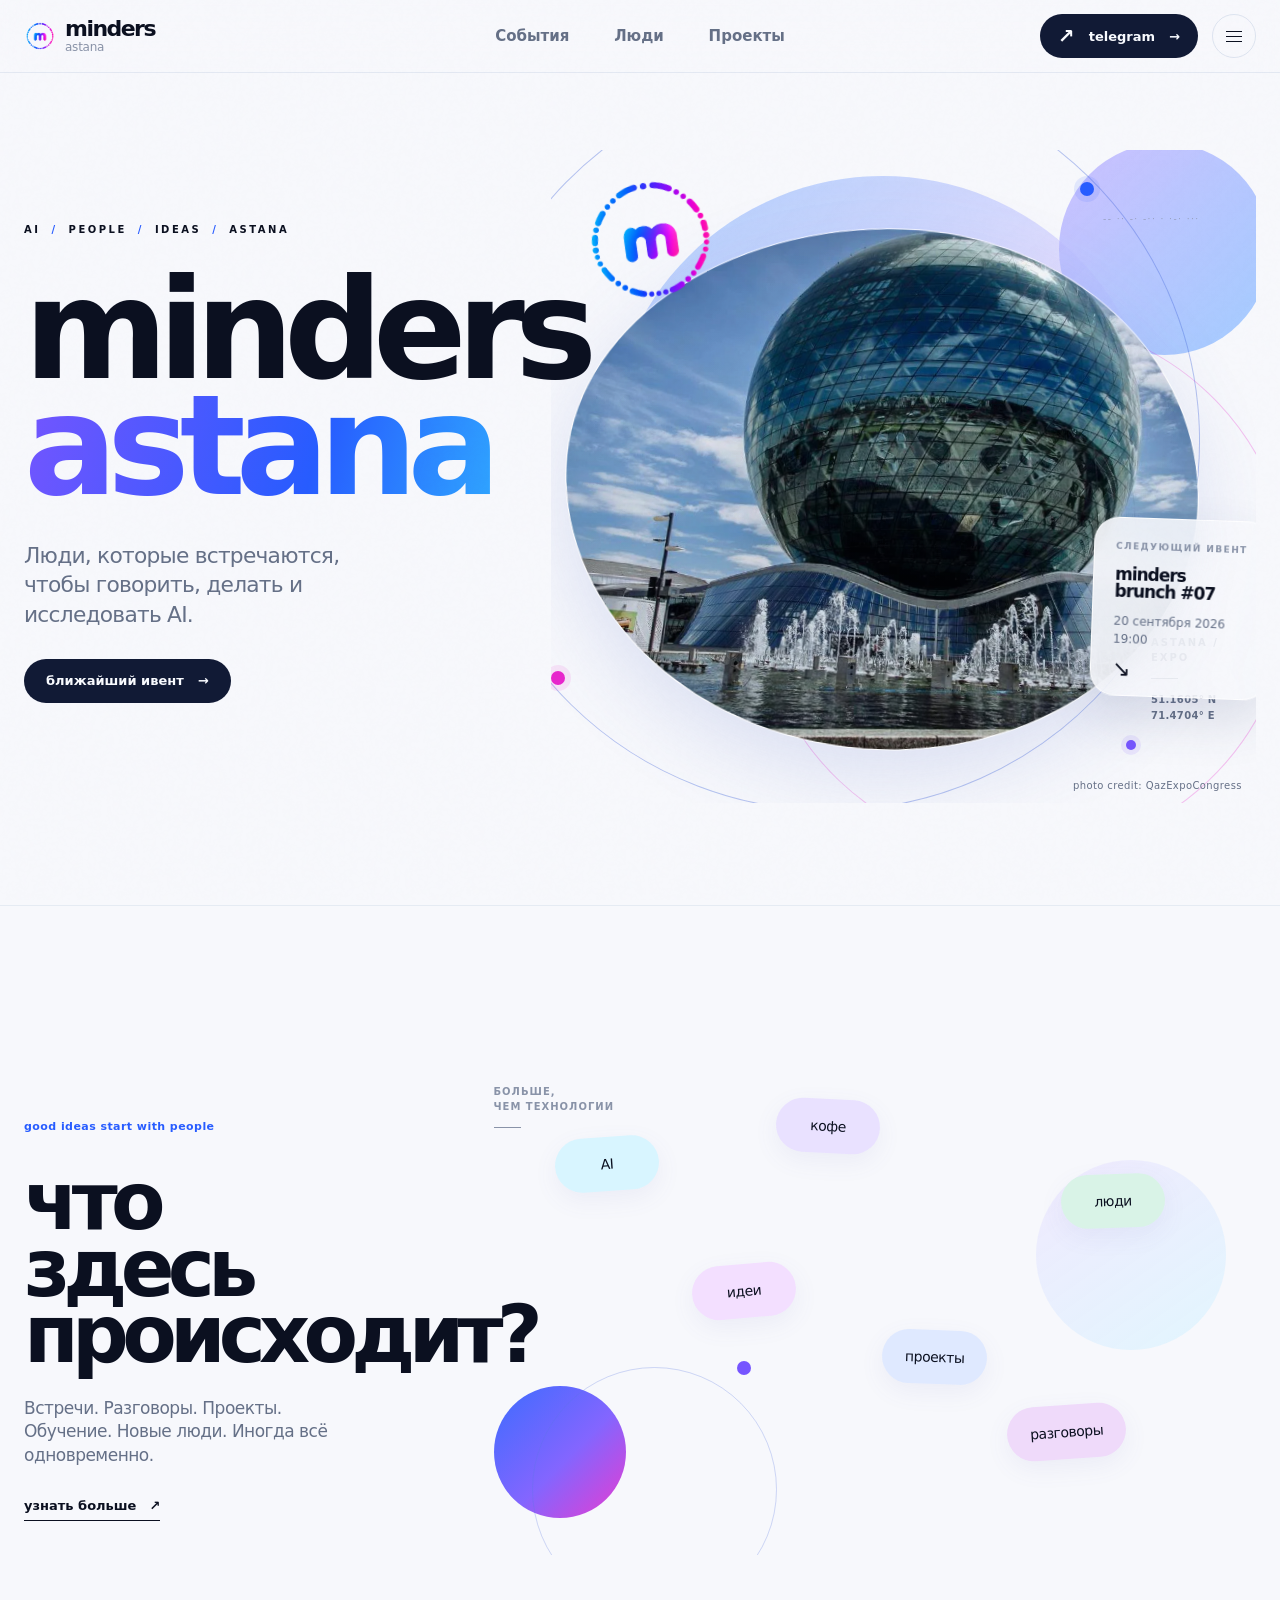
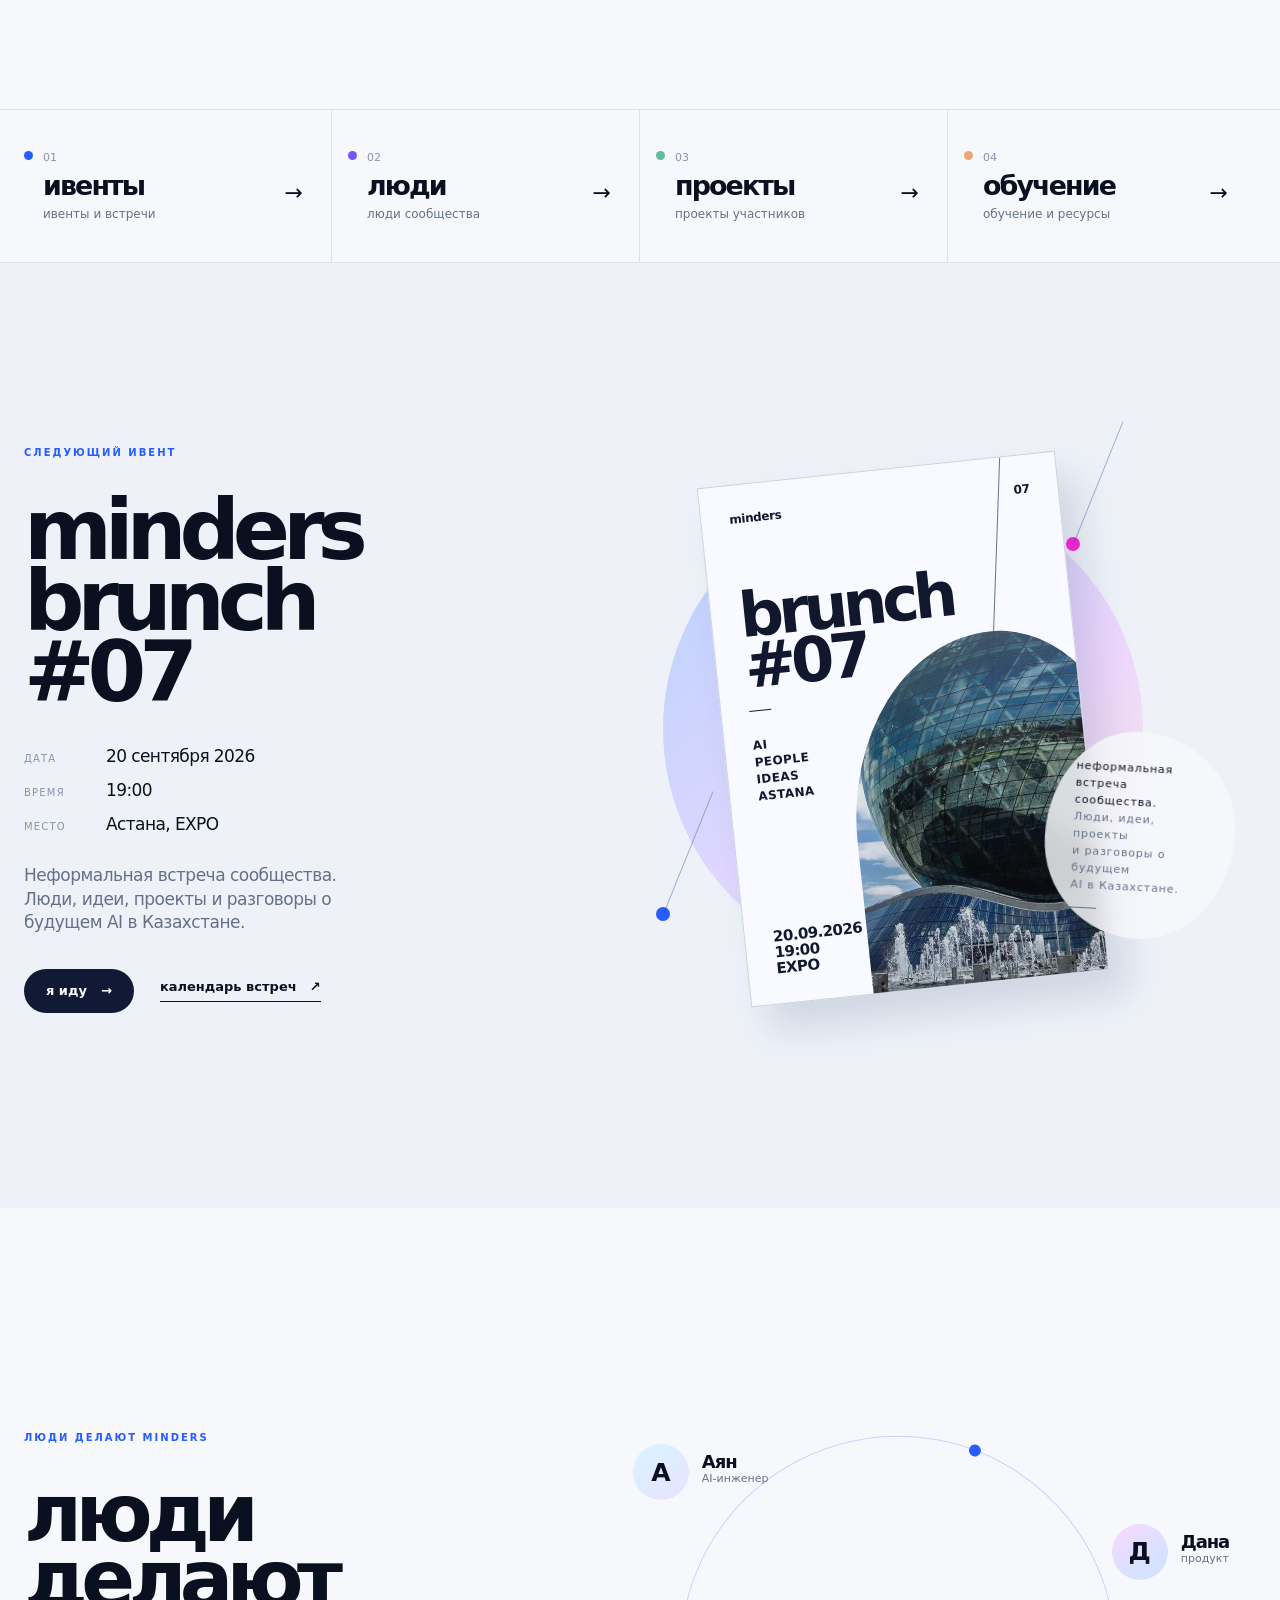
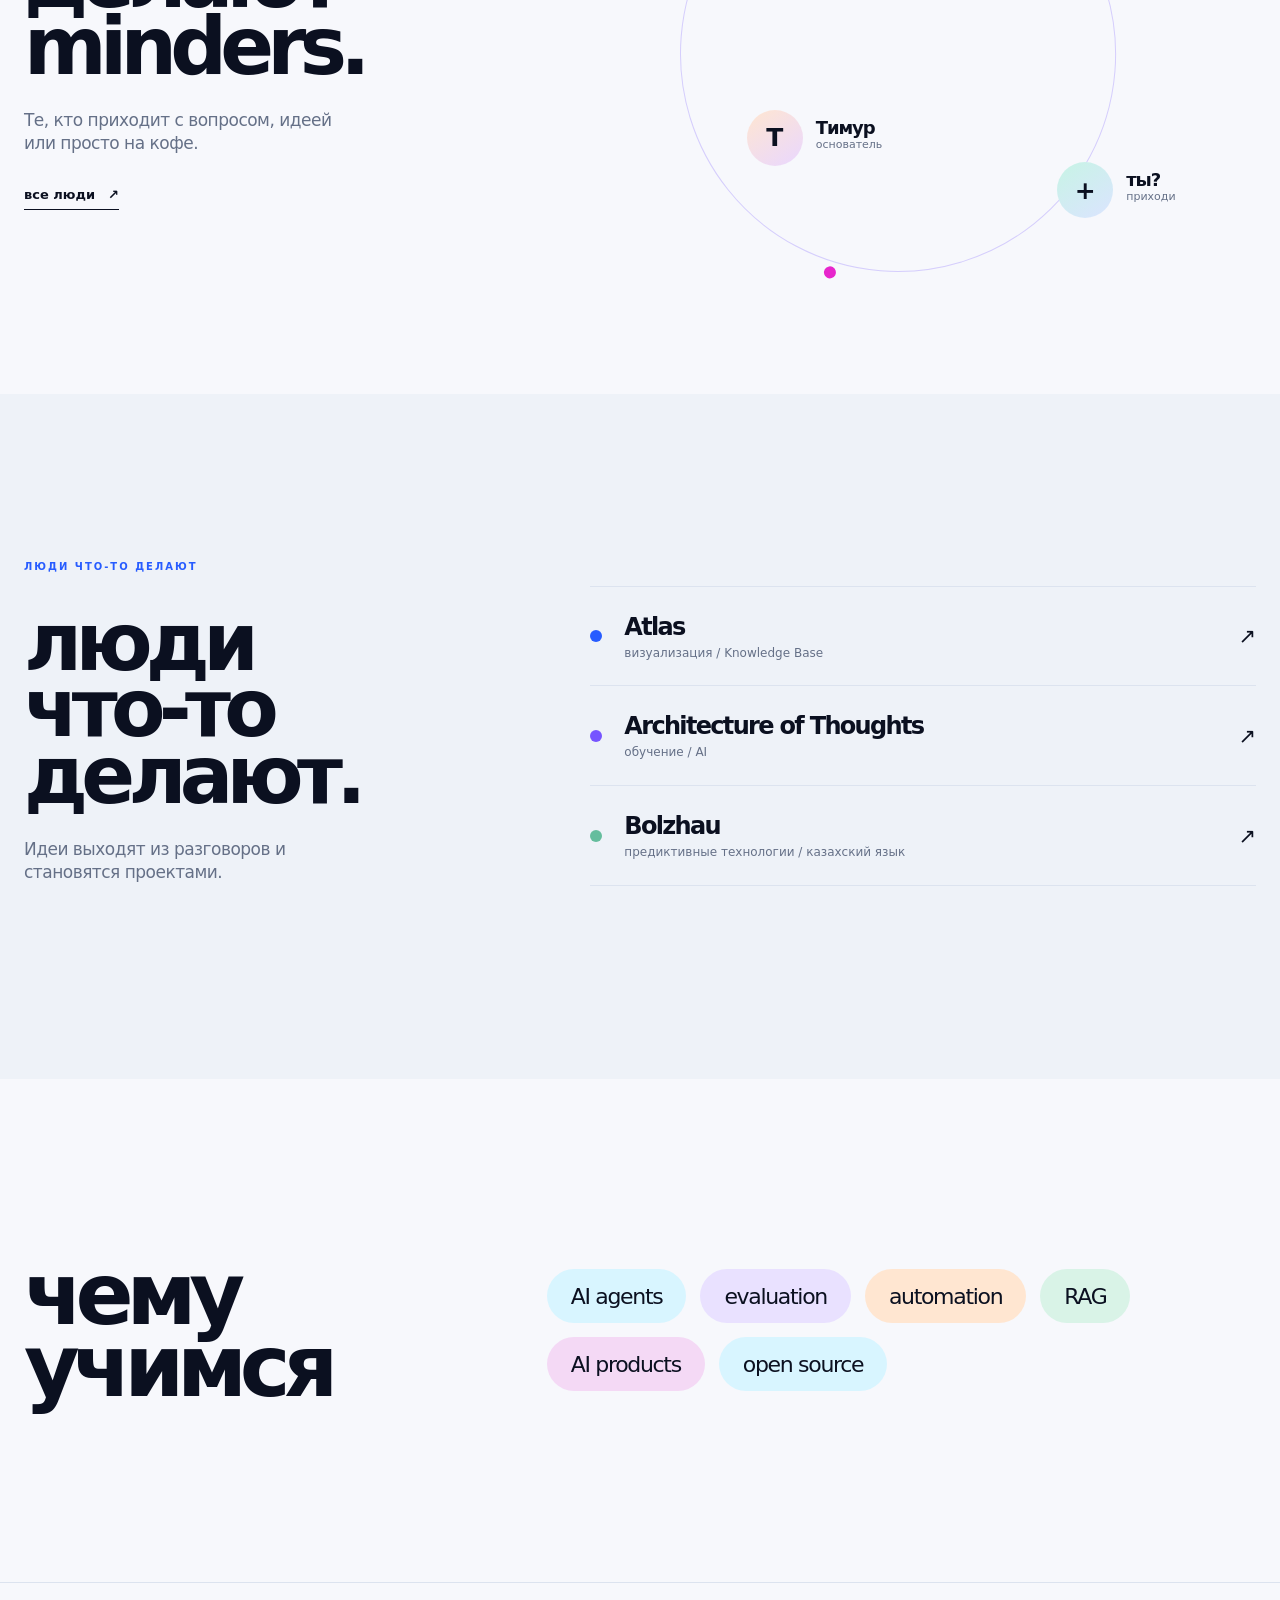
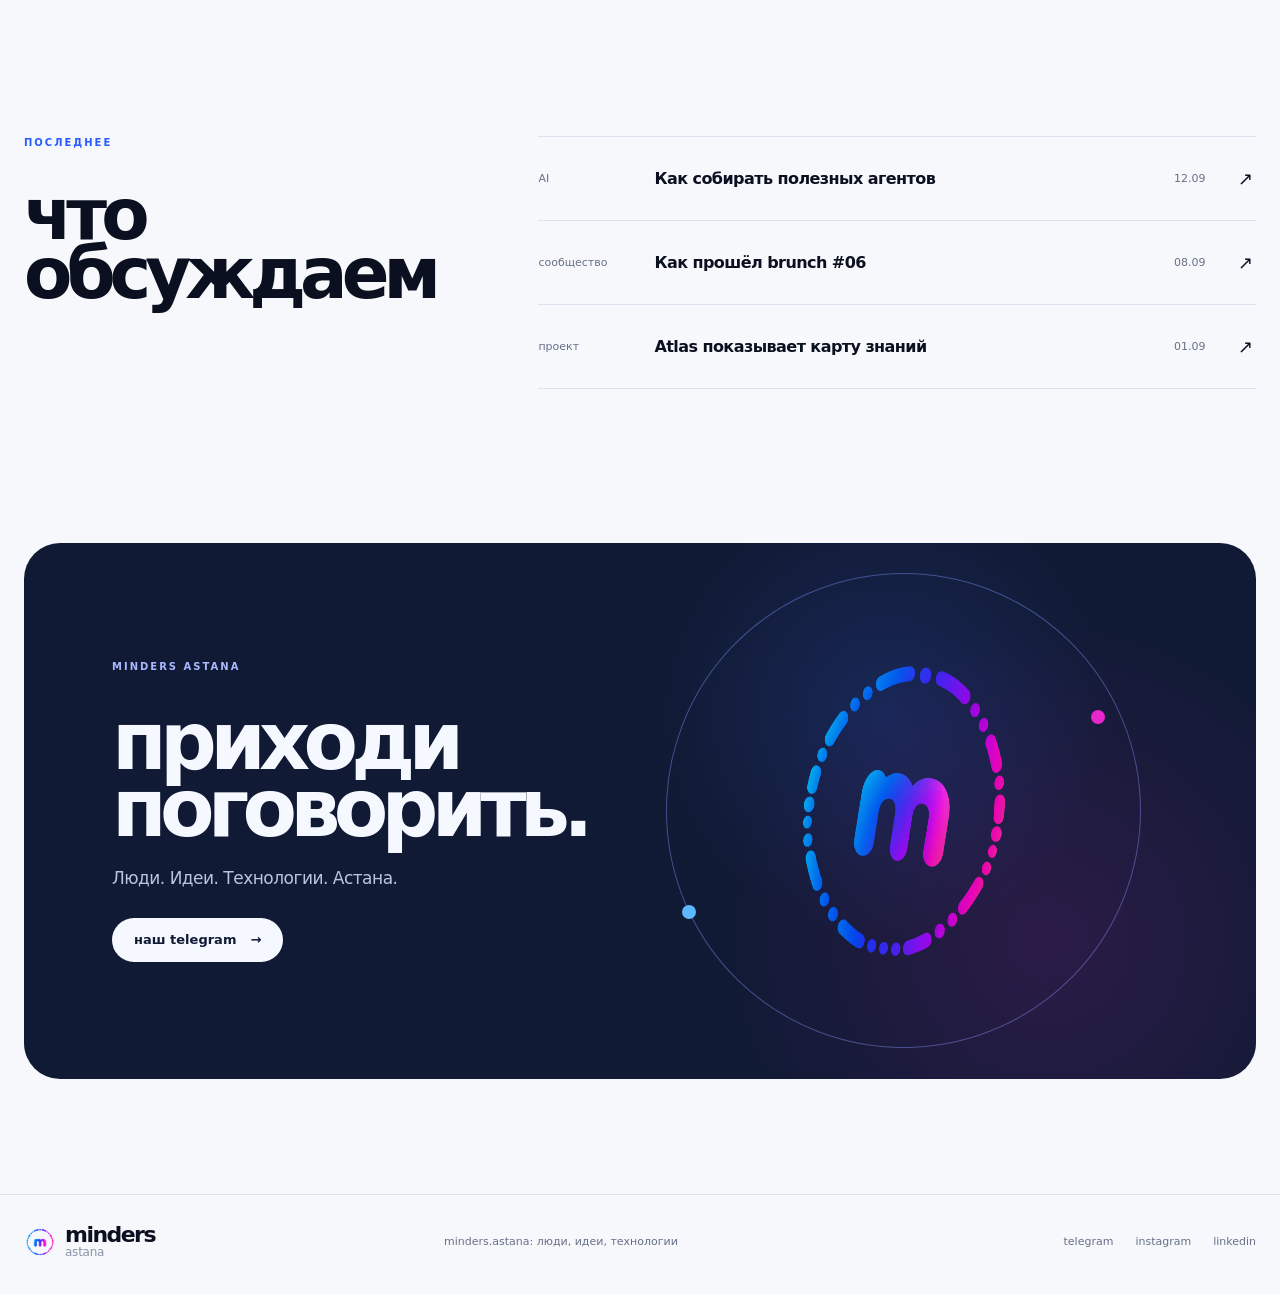
==== index.html @ 17d93014 "Build minders astana community website" ====
<!doctype html>
<html lang="ru">
  <head>
    <meta charset="utf-8">
    <meta name="viewport" content="width=device-width, initial-scale=1">
    <meta name="theme-color" content="#f7f8fc">
    <title>minders astana | AI, люди и идеи в Астане</title>
    <meta name="description" content="minders astana: встречи, разговоры и проекты людей, которые исследуют AI в Астане.">
    <meta property="og:type" content="website">
    <meta property="og:locale" content="ru_RU">
    <meta property="og:title" content="minders astana | AI, люди и идеи в Астане">
    <meta property="og:description" content="Люди, которые встречаются, чтобы говорить, делать и исследовать AI.">
    <meta property="og:image" content="https://minders.kz/assets/expo-sphere-qazexpocongress.webp">
    <meta property="og:image:alt" content="Стеклянная сфера EXPO в Астане. Photo credit: QazExpoCongress">
    <meta property="og:url" content="https://minders.kz/">
    <link rel="icon" type="image/png" href="assets/minders-logo.png">
    <link rel="manifest" href="manifest.webmanifest">
    <link rel="stylesheet" href="styles.css">
  </head>
  <body>
    <header class="site-header">
      <div class="container header-inner">
        <a class="wordmark" href="index.html" aria-label="minders astana">
          <span>minders</span><i aria-hidden="true"></i><small>astana</small>
        </a>
        <nav class="main-nav" aria-label="Основная навигация">
          <a class="nav-primary" href="events.html">События</a>
          <div class="nav-group">
            <a class="nav-primary" href="people.html">Люди</a>
            <div class="nav-submenu">
              <a href="community.html">Сообщество</a>
            </div>
          </div>
          <div class="nav-group">
            <a class="nav-primary" href="projects.html">Проекты</a>
            <div class="nav-submenu">
              <a href="learning.html">Обучение</a>
            </div>
          </div>
        </nav>
        <div class="header-actions">
          <a class="telegram-link" href="https://t.me/+SoZBXVPxmp1mYjRi" target="_blank" rel="noreferrer">
            <span class="telegram-mark" aria-hidden="true">↗</span>
            telegram <span aria-hidden="true">→</span>
          </a>
          <button class="menu-toggle" type="button" aria-expanded="false" aria-controls="mobile-menu">
            <span></span><span></span><span></span>
            <span class="sr-only">Открыть меню</span>
          </button>
        </div>
      </div>
      <div id="mobile-menu" class="mobile-menu" hidden>
        <div class="container mobile-menu-inner">
          <a class="nav-primary" href="events.html">События <span>↗</span></a>
          <div class="mobile-menu-group">
            <a class="nav-primary" href="people.html">Люди <span>↗</span></a>
            <div class="mobile-submenu"><a href="community.html">Сообщество <span>↗</span></a></div>
          </div>
          <div class="mobile-menu-group">
            <a class="nav-primary" href="projects.html">Проекты <span>↗</span></a>
            <div class="mobile-submenu"><a href="learning.html">Обучение <span>↗</span></a></div>
          </div>
        </div>
      </div>
    </header>

    <main>
      <section class="hero section-reveal" aria-labelledby="hero-title">
        <div class="container hero-grid">
          <div class="hero-copy">
            <p class="eyebrow">AI <span>/</span> PEOPLE <span>/</span> IDEAS <span>/</span> ASTANA</p>
            <h1 id="hero-title" class="hero-title">minders<br><span>astana</span></h1>
            <p class="hero-lede">Люди, которые встречаются, чтобы говорить, делать и исследовать AI.</p>
            <a class="button button-dark" href="#event">ближайший ивент <span aria-hidden="true">→</span></a>
          </div>

          <div class="hero-visual parallax-stage" aria-label="Alem EXPO сфера в Астане">
            <div class="hero-halo hero-halo-one" aria-hidden="true"></div>
            <div class="hero-halo hero-halo-two" aria-hidden="true"></div>
            <div class="hero-orbit hero-orbit-one" aria-hidden="true"></div>
            <div class="hero-orbit hero-orbit-two" aria-hidden="true"></div>
            <div class="hero-photo">
              <img src="assets/expo-sphere-qazexpocongress.webp" alt="Стеклянная сфера EXPO в Астане. Photo credit: QazExpoCongress" width="1280" height="853" fetchpriority="high">
            </div>
            <div class="signal-mark" aria-hidden="true"><img src="assets/minders-logo.webp" alt="" width="210" height="210"></div>
            <span class="signal-node signal-node-a" aria-hidden="true"></span>
            <span class="signal-node signal-node-b" aria-hidden="true"></span>
            <span class="signal-node signal-node-c" aria-hidden="true"></span>
            <div class="hero-location"><span>ASTANA / EXPO</span><b></b><small>51.1605° N<br>71.4704° E</small></div>
            <p class="photo-credit">photo credit: QazExpoCongress</p>
            <span class="morse-note" aria-hidden="true">-- ·· -· -·· · ·-· ···</span>
            <a class="hero-event" href="#event">
              <span class="hero-event-label">следующий ивент</span>
              <strong>minders<br>brunch #07</strong>
              <small>20 сентября 2026<br>19:00</small>
              <em aria-hidden="true">↘</em>
            </a>
          </div>
        </div>
      </section>

      <section id="space" class="space-section section-reveal" aria-labelledby="space-title">
        <div class="container space-grid">
          <div class="space-copy">
            <p class="annotation">good ideas start with people</p>
            <h2 id="space-title">что здесь<br>происходит?</h2>
            <p>Встречи. Разговоры. Проекты. Обучение. Новые люди. Иногда всё одновременно.</p>
            <a class="text-link" href="community.html">узнать больше <span aria-hidden="true">↗</span></a>
          </div>
          <div class="bubble-field" aria-label="Что происходит в сообществе">
            <div class="bubble bubble-ai">AI</div>
            <div class="bubble bubble-coffee">кофе</div>
            <div class="bubble bubble-people">люди</div>
            <div class="bubble bubble-ideas">идеи</div>
            <div class="bubble bubble-projects">проекты</div>
            <div class="bubble bubble-talks">разговоры</div>
            <div class="bubble-orb orb-a" aria-hidden="true"></div>
            <div class="bubble-orb orb-b" aria-hidden="true"></div>
            <div class="bubble-curve" aria-hidden="true"></div>
            <span class="field-note">больше,<br>чем технологии<br><i></i></span>
          </div>
        </div>
      </section>

      <nav class="directory-section section-reveal" aria-label="Разделы сообщества">
        <div class="container directory-grid">
          <a class="directory-item" href="events.html"><span class="directory-dot dot-blue"></span><small>01</small><strong>ивенты</strong><em>ивенты и встречи</em><b aria-hidden="true">→</b></a>
          <a class="directory-item" href="people.html"><span class="directory-dot dot-violet"></span><small>02</small><strong>люди</strong><em>люди сообщества</em><b aria-hidden="true">→</b></a>
          <a class="directory-item" href="projects.html"><span class="directory-dot dot-mint"></span><small>03</small><strong>проекты</strong><em>проекты участников</em><b aria-hidden="true">→</b></a>
          <a class="directory-item" href="learning.html"><span class="directory-dot dot-peach"></span><small>04</small><strong>обучение</strong><em>обучение и ресурсы</em><b aria-hidden="true">→</b></a>
        </div>
      </nav>

      <section id="event" class="event-section section-reveal" aria-labelledby="event-title">
        <div class="container event-grid">
          <div class="event-copy">
            <p class="section-kicker">следующий ивент</p>
            <h2 id="event-title">minders<br>brunch #07</h2>
            <dl class="event-meta">
              <div><dt>дата</dt><dd>20 сентября 2026</dd></div>
              <div><dt>время</dt><dd>19:00</dd></div>
              <div><dt>место</dt><dd>Астана, EXPO</dd></div>
            </dl>
            <p class="event-description">Неформальная встреча сообщества. Люди, идеи, проекты и разговоры о будущем AI в Казахстане.</p>
            <div class="event-actions">
              <a class="button button-dark" href="events.html#calendar">я иду <span aria-hidden="true">→</span></a>
              <a class="text-link" href="events.html#calendar">календарь встреч <span aria-hidden="true">↗</span></a>
            </div>
          </div>
          <div class="poster-stage" aria-label="Постер minders brunch #07">
            <div class="poster-aura" aria-hidden="true"></div>
            <div class="poster-signal poster-signal-one" aria-hidden="true"></div>
            <div class="poster-signal poster-signal-two" aria-hidden="true"></div>
            <article class="event-poster">
              <div class="poster-top"><span>minders</span><span>07</span></div>
              <h3>brunch<br>#07</h3>
              <span class="poster-rule"></span>
              <p>AI<br>PEOPLE<br>IDEAS<br>ASTANA</p>
              <div class="poster-photo"><img src="assets/expo-sphere-qazexpocongress.webp" alt="" loading="lazy" width="1280" height="853"></div>
              <strong>20.09.2026<br>19:00<br>EXPO</strong>
              <small class="poster-credit">photo: QazExpoCongress</small>
            </article>
            <div class="poster-note"><span>неформальная<br>встреча сообщества.</span><br>Люди, идеи, проекты<br>и разговоры о будущем<br>AI в Казахстане.<i></i></div>
          </div>
        </div>
      </section>

      <section class="people-section section-reveal" aria-labelledby="people-title">
        <div class="container people-grid">
          <div>
            <p class="section-kicker">люди делают minders</p>
            <h2 id="people-title">люди<br>делают minders.</h2>
            <p class="section-lede">Те, кто приходит с вопросом, идеей или просто на кофе.</p>
            <a class="text-link" href="people.html">все люди <span aria-hidden="true">↗</span></a>
          </div>
          <div class="people-constellation" aria-label="Участники minders astana">
            <div class="people-ring" aria-hidden="true"></div>
            <div class="person person-one"><span>А</span><strong>Аян</strong><small>AI-инженер</small></div>
            <div class="person person-two"><span>Д</span><strong>Дана</strong><small>продукт</small></div>
            <div class="person person-three"><span>Т</span><strong>Тимур</strong><small>основатель</small></div>
            <div class="person person-four"><span>+</span><strong>ты?</strong><small>приходи</small></div>
          </div>
        </div>
      </section>

      <section class="projects-section section-reveal" aria-labelledby="projects-title">
        <div class="container projects-grid">
          <div class="projects-heading">
            <p class="section-kicker">люди что-то делают</p>
            <h2 id="projects-title">люди<br>что-то делают.</h2>
            <p class="section-lede">Идеи выходят из разговоров и становятся проектами.</p>
          </div>
          <div class="project-list" data-collection="projects" data-limit="3">
            <a class="project-row" href="projects.html#atlas"><span class="project-mark mark-blue"></span><span><strong>Atlas</strong><small>визуализация / Knowledge Base</small></span><b>↗</b></a>
            <a class="project-row" href="projects.html#architecture-of-thoughts"><span class="project-mark mark-violet"></span><span><strong>Architecture of Thoughts</strong><small>обучение / AI</small></span><b>↗</b></a>
            <a class="project-row" href="projects.html#bolzhau"><span class="project-mark mark-mint"></span><span><strong>Bolzhau</strong><small>предиктивные технологии / казахский язык</small></span><b>↗</b></a>
          </div>
        </div>
      </section>

      <section class="learning-section section-reveal" aria-labelledby="learning-title">
        <div class="container learning-grid">
          <h2 id="learning-title">чему<br>учимся</h2>
          <div class="learning-cloud" data-collection="learning" data-limit="6">
            <a href="learning.html" class="learning-tag tag-blue">AI agents</a>
            <a href="learning.html" class="learning-tag tag-lavender">evaluation</a>
            <a href="learning.html" class="learning-tag tag-peach">automation</a>
            <a href="learning.html" class="learning-tag tag-mint">RAG</a>
            <a href="learning.html" class="learning-tag tag-pink">AI products</a>
          </div>
        </div>
      </section>

      <section class="latest-section section-reveal" aria-labelledby="latest-title">
        <div class="container latest-grid">
          <div>
            <p class="section-kicker">последнее</p>
            <h2 id="latest-title">что обсуждаем</h2>
          </div>
          <div class="latest-list" data-collection="news" data-limit="3">
            <a class="latest-row" href="news.html"><small>AI</small><strong>Как собирать полезных агентов</strong><time datetime="2026-09-12">12.09</time><span>↗</span></a>
            <a class="latest-row" href="news.html"><small>сообщество</small><strong>Как прошёл brunch #06</strong><time datetime="2026-09-08">08.09</time><span>↗</span></a>
            <a class="latest-row" href="projects.html#atlas"><small>проект</small><strong>Atlas показывает карту знаний</strong><time datetime="2026-09-01">01.09</time><span>↗</span></a>
          </div>
        </div>
      </section>

      <section class="invite-section section-reveal" aria-labelledby="invite-title">
        <div class="container">
          <div class="invite-block">
            <div class="invite-copy">
              <p class="section-kicker">minders astana</p>
              <h2 id="invite-title">приходи<br>поговорить.</h2>
              <p>Люди. Идеи. Технологии. Астана.</p>
              <a class="button button-light" href="https://t.me/+SoZBXVPxmp1mYjRi" target="_blank" rel="noreferrer">наш telegram <span aria-hidden="true">→</span></a>
            </div>
            <div class="invite-art" aria-hidden="true">
              <img src="assets/minders-logo.webp" alt="" width="360" height="360">
              <span class="invite-orbit"></span>
              <span class="invite-dot invite-dot-one"></span>
              <span class="invite-dot invite-dot-two"></span>
            </div>
          </div>
        </div>
      </section>
    </main>

    <footer class="site-footer">
      <div class="container footer-inner">
        <a class="wordmark" href="index.html" aria-label="minders astana"><span>minders</span><i aria-hidden="true"></i><small>astana</small></a>
        <p>minders.astana: люди, идеи, технологии</p>
        <div class="footer-links"><a href="https://t.me/+SoZBXVPxmp1mYjRi" target="_blank" rel="noreferrer">telegram</a><a href="#">instagram</a><a href="#">linkedin</a></div>
      </div>
    </footer>
    <script src="script.js" defer></script>
  </body>
</html>
---- styles.css ----
:root {
  color-scheme: light dark;
  --paper: #f7f8fc;
  --paper-soft: #eef2f8;
  --paper-warm: #fbf7f1;
  --ink: #0b1020;
  --muted: #657087;
  --faint: #8993a8;
  --line: #dce3ef;
  --blue: #275cff;
  --violet: #7655ff;
  --pink: #e726cc;
  --cyan: #d8f5ff;
  --lavender: #e9e1ff;
  --mint: #d9f3e7;
  --peach: #ffe6d1;
  --navy: #111a35;
  --white: #ffffff;
  --max: 1240px;
  --radius: 28px;
  --ease: cubic-bezier(.2, .75, .25, 1);
}

@media (prefers-color-scheme: dark) {
  :root {
    --paper: #0d1326;
    --paper-soft: #131c34;
    --paper-warm: #19172a;
    --ink: #f4f6ff;
    --muted: #aab4c9;
    --faint: #8490aa;
    --line: #29344f;
    --cyan: #183b49;
    --lavender: #2a2148;
    --mint: #19392f;
    --peach: #4a3026;
    --white: #11182e;
  }
}

* {
  box-sizing: border-box;
}

html {
  scroll-behavior: smooth;
}

body {
  margin: 0;
  min-width: 320px;
  overflow-x: hidden;
  background: var(--paper);
  color: var(--ink);
  font-family: system-ui, -apple-system, BlinkMacSystemFont, "Segoe UI", sans-serif;
  font-weight: 500;
  -webkit-font-smoothing: antialiased;
  text-rendering: optimizeLegibility;
}

body::before {
  content: "";
  position: fixed;
  inset: 0;
  z-index: 60;
  pointer-events: none;
  opacity: .14;
  background-image: url("data:image/svg+xml,%3Csvg viewBox='0 0 160 160' xmlns='http://www.w3.org/2000/svg'%3E%3Cfilter id='n'%3E%3CfeTurbulence type='fractalNoise' baseFrequency='.92' numOctaves='4' stitchTiles='stitch'/%3E%3C/filter%3E%3Crect width='100%25' height='100%25' filter='url(%23n)' opacity='.06'/%3E%3C/svg%3E");
  mix-blend-mode: multiply;
}

@media (prefers-color-scheme: dark) {
  body::before {
    opacity: .1;
    mix-blend-mode: screen;
  }
}

img {
  display: block;
  max-width: 100%;
}

a {
  color: inherit;
  text-decoration: none;
}

button,
a {
  -webkit-tap-highlight-color: transparent;
}

button,
input {
  font: inherit;
}

button {
  color: inherit;
}

a:focus-visible,
button:focus-visible {
  outline: 3px solid var(--pink);
  outline-offset: 4px;
}

.container {
  width: min(calc(100% - 48px), var(--max));
  margin-inline: auto;
}

.sr-only {
  position: absolute;
  width: 1px;
  height: 1px;
  padding: 0;
  margin: -1px;
  overflow: hidden;
  clip: rect(0, 0, 0, 0);
  white-space: nowrap;
  border: 0;
}

.site-header {
  position: sticky;
  top: 0;
  z-index: 30;
  border-bottom: 1px solid color-mix(in srgb, var(--line) 75%, transparent);
  background: color-mix(in srgb, var(--paper) 88%, transparent);
  backdrop-filter: blur(18px);
  -webkit-backdrop-filter: blur(18px);
}

.header-inner {
  min-height: 72px;
  display: grid;
  grid-template-columns: 1fr auto 1fr;
  align-items: center;
  gap: 24px;
}

.wordmark {
  width: max-content;
  display: grid;
  grid-template-columns: 32px auto;
  grid-template-rows: auto auto;
  column-gap: 9px;
  row-gap: 1px;
  align-items: center;
  font-size: 22px;
  font-weight: 700;
  letter-spacing: -.07em;
  line-height: .88;
}

.wordmark > span {
  grid-column: 2;
  grid-row: 1;
}

.wordmark i {
  grid-column: 1;
  grid-row: 1 / span 2;
  width: 32px;
  height: 32px;
  display: block;
  background: url("assets/minders-logo.webp") center / contain no-repeat;
}

.wordmark small {
  grid-column: 2;
  grid-row: 2;
  margin-top: 1px;
  color: var(--faint);
  font-size: 12px;
  font-weight: 500;
  letter-spacing: -.02em;
  line-height: 1;
}

.main-nav {
  display: flex;
  align-items: center;
  gap: clamp(24px, 3.5vw, 48px);
  font-size: 15px;
  font-weight: 600;
  color: var(--muted);
}

.nav-group {
  position: relative;
}

.main-nav a,
.footer-links a {
  transition: color .3s var(--ease), transform .3s var(--ease);
}

.main-nav .nav-primary {
  position: relative;
  display: inline-flex;
  align-items: center;
  min-height: 34px;
  color: var(--muted);
}

.main-nav .nav-primary::before,
.main-nav .nav-submenu a[aria-current="page"]::before {
  content: "";
  position: absolute;
  width: 6px;
  height: 6px;
  border-radius: 50%;
  background: var(--violet);
  opacity: 0;
  transform: translateY(-50%) scale(.5);
  transition: opacity .25s var(--ease), transform .25s var(--ease);
}

.main-nav .nav-primary::before {
  top: 50%;
  left: -14px;
}

.main-nav .nav-primary[aria-current="page"]::before,
.main-nav .nav-group.is-active > .nav-primary::before {
  opacity: 1;
  transform: translateY(-50%) scale(1);
}

.main-nav .nav-primary:hover,
.main-nav .nav-primary:focus-visible,
.footer-links a:hover {
  color: var(--ink);
  transform: translateY(-1px);
}

.nav-submenu {
  position: absolute;
  top: calc(100% + 9px);
  left: -18px;
  z-index: 20;
  min-width: 148px;
  display: grid;
  gap: 2px;
  padding: 9px;
  border: 1px solid var(--line);
  border-radius: 16px;
  background: color-mix(in srgb, var(--paper) 92%, transparent);
  box-shadow: 0 14px 34px rgba(63, 76, 131, .12);
  backdrop-filter: blur(16px);
  -webkit-backdrop-filter: blur(16px);
  opacity: 0;
  visibility: hidden;
  pointer-events: none;
  transform: translateY(-5px);
  transition: opacity .25s var(--ease), transform .25s var(--ease), visibility .25s var(--ease);
}

.nav-group:hover .nav-submenu,
.nav-group:focus-within .nav-submenu {
  opacity: 1;
  visibility: visible;
  pointer-events: auto;
  transform: translateY(0);
}

.nav-submenu a {
  position: relative;
  display: block;
  padding: 8px 10px;
  border-radius: 9px;
  color: var(--muted);
  font-size: 13px;
  font-weight: 500;
  white-space: nowrap;
}

.nav-submenu a:hover,
.nav-submenu a:focus-visible,
.nav-submenu a[aria-current="page"] {
  color: var(--ink);
  background: var(--paper-soft);
}

.nav-submenu a[aria-current="page"] {
  padding-left: 24px;
}

.main-nav .nav-submenu a[aria-current="page"]::before {
  top: 50%;
  left: 10px;
  opacity: 1;
  transform: translateY(-50%) scale(1);
}

.header-actions {
  justify-self: end;
  display: flex;
  align-items: center;
  gap: 14px;
}

.telegram-link,
.button {
  min-height: 44px;
  display: inline-flex;
  align-items: center;
  justify-content: center;
  gap: 14px;
  border-radius: 999px;
  white-space: nowrap;
  font-size: 13px;
  font-weight: 600;
  transition: transform .35s var(--ease), box-shadow .35s var(--ease), background-color .35s var(--ease);
}

.telegram-link {
  padding: 0 18px;
  color: #f9fbff;
  background: var(--navy);
}

.telegram-link:hover,
.button:hover {
  transform: translateY(-3px);
  box-shadow: 0 12px 24px rgba(16, 27, 56, .16);
}

.telegram-link:active,
.button:active {
  transform: translateY(-1px) scale(.98);
}

.telegram-mark {
  font-size: 20px;
  line-height: 1;
}

.menu-toggle {
  width: 44px;
  height: 44px;
  display: inline-grid;
  place-content: center;
  gap: 4px;
  padding: 0;
  border: 1px solid var(--line);
  border-radius: 50%;
  background: transparent;
  cursor: pointer;
}

.menu-toggle span:not(.sr-only) {
  width: 16px;
  height: 1px;
  display: block;
  background: currentColor;
  transition: transform .3s var(--ease), opacity .3s var(--ease);
}

.mobile-menu {
  border-top: 1px solid var(--line);
  background: var(--paper);
}

.mobile-menu-inner {
  display: grid;
  padding: 12px 0 24px;
}

.mobile-menu-inner > .nav-primary,
.mobile-menu-group {
  border-bottom: 1px solid var(--line);
}

.mobile-menu a {
  position: relative;
  display: flex;
  justify-content: space-between;
  padding: 15px 0;
  font-size: 21px;
  font-weight: 600;
  letter-spacing: -.05em;
}

.mobile-menu .nav-primary {
  border-bottom: 0;
}

.mobile-menu .nav-primary::before,
.mobile-submenu a[aria-current="page"]::before {
  content: "";
  position: absolute;
  width: 7px;
  height: 7px;
  border-radius: 50%;
  background: var(--violet);
  opacity: 0;
  transform: scale(.5);
  transition: opacity .25s var(--ease), transform .25s var(--ease);
}

.mobile-menu .nav-primary::before {
  left: -16px;
  top: 50%;
  transform: translateY(-50%) scale(.5);
}

.mobile-menu .nav-primary[aria-current="page"]::before,
.mobile-menu-group.is-active > .nav-primary::before {
  opacity: 1;
  transform: translateY(-50%) scale(1);
}

.mobile-submenu {
  display: grid;
  padding: 0 0 10px 20px;
}

.mobile-submenu a {
  padding: 8px 0;
  border: 0;
  color: var(--muted);
  font-size: 15px;
  font-weight: 500;
  letter-spacing: -.02em;
}

.mobile-submenu a[aria-current="page"] {
  padding-left: 16px;
  color: var(--ink);
}

.mobile-submenu a[aria-current="page"]::before {
  left: 0;
  top: 50%;
  opacity: 1;
  transform: translateY(-50%) scale(1);
}

.hero {
  min-height: calc(100dvh - 72px);
  display: grid;
  align-items: center;
  padding: clamp(42px, 6vw, 84px) 0 clamp(64px, 8vw, 112px);
}

.hero-grid {
  display: grid;
  grid-template-columns: minmax(320px, .78fr) minmax(480px, 1.22fr);
  align-items: center;
  gap: clamp(32px, 6vw, 92px);
}

.hero-copy {
  position: relative;
  z-index: 2;
  padding-bottom: 3vh;
}

.eyebrow,
.section-kicker,
.annotation,
.hero-event-label,
.hero-location,
.field-note,
.poster-top,
.poster-note,
.page-eyebrow {
  margin: 0;
  color: var(--muted);
  font-size: 10px;
  font-weight: 600;
  letter-spacing: .2em;
  line-height: 1.45;
  text-transform: uppercase;
}

.eyebrow {
  margin-bottom: clamp(24px, 4vh, 44px);
  color: var(--ink);
  letter-spacing: .25em;
}

.eyebrow span {
  color: var(--blue);
  padding-inline: 5px;
}

.hero-title,
.space-copy h2,
.event-copy h2,
.people-grid h2,
.projects-heading h2,
.learning-grid h2,
.latest-grid h2,
.invite-copy h2,
.page-title {
  margin: 0;
  color: var(--ink);
  font-weight: 700;
  letter-spacing: -.085em;
  line-height: .84;
}

.hero-title {
  max-width: 620px;
  font-size: clamp(4.8rem, 10.8vw, 9.7rem);
  font-weight: 600;
  letter-spacing: -.072em;
}

.hero-title span {
  background: linear-gradient(105deg, var(--violet), var(--blue) 62%, #2fa6ff);
  -webkit-background-clip: text;
  background-clip: text;
  color: transparent;
}

.hero-lede {
  max-width: 320px;
  margin: clamp(24px, 4vh, 36px) 0 30px;
  color: var(--muted);
  font-size: clamp(17px, 1.7vw, 22px);
  line-height: 1.34;
  letter-spacing: -.035em;
}

.button {
  padding: 0 22px;
}

.button-dark {
  color: #f9fbff;
  background: var(--navy);
}

.button-light {
  color: var(--navy);
  background: #f6f8ff;
}

.hero-visual {
  position: relative;
  min-height: clamp(470px, 51vw, 720px);
  isolation: isolate;
  overflow: hidden;
}

.hero-halo,
.hero-orbit,
.signal-node,
.signal-mark,
.hero-photo,
.hero-event,
.hero-location {
  position: absolute;
}

.hero-halo {
  border-radius: 50%;
  pointer-events: none;
}

.hero-halo-one {
  width: 78%;
  aspect-ratio: 1;
  top: 4%;
  left: 8%;
  z-index: -3;
  background: linear-gradient(140deg, rgba(86, 156, 255, .46), rgba(216, 197, 255, .52) 54%, rgba(255, 216, 232, .3));
  transform: translate3d(var(--mx, 0px), var(--my, 0px), 0);
  transition: transform .7s var(--ease);
}

.hero-halo-two {
  width: 30%;
  aspect-ratio: 1;
  top: -1%;
  right: -2%;
  z-index: -2;
  background: linear-gradient(135deg, rgba(199, 187, 255, .92), rgba(146, 196, 255, .84));
}

.hero-orbit {
  z-index: -1;
  border: 1px solid rgba(72, 106, 218, .38);
  border-radius: 50%;
  pointer-events: none;
}

.hero-orbit-one {
  width: 105%;
  aspect-ratio: 1;
  top: -12%;
  left: -13%;
  transform: rotate(-24deg);
}

.hero-orbit-two {
  width: 76%;
  aspect-ratio: 1;
  bottom: -8%;
  right: -5%;
  border-color: rgba(231, 38, 204, .26);
  transform: rotate(22deg);
}

.hero-photo {
  inset: 12% 8% 8% 2%;
  overflow: hidden;
  z-index: 1;
  border: 1px solid rgba(255, 255, 255, .78);
  border-radius: 52% 48% 49% 51% / 48% 51% 49% 52%;
  box-shadow: 0 26px 80px rgba(72, 102, 191, .16);
  transform: translate3d(var(--mx-photo, 0px), var(--my-photo, 0px), 0) rotate(2deg);
  transition: transform .7s var(--ease);
}

.hero-photo::after {
  content: "";
  position: absolute;
  inset: 0;
  background: linear-gradient(180deg, rgba(36, 82, 163, .02), rgba(10, 20, 47, .12));
  pointer-events: none;
}

.hero-photo img {
  width: 100%;
  height: 100%;
  object-fit: cover;
  object-position: 50% 52%;
  transform: scale(1.04);
}

.signal-mark {
  width: clamp(88px, 11vw, 142px);
  aspect-ratio: 1;
  top: 3%;
  left: 4%;
  z-index: 3;
  transform: translate3d(var(--mx-mark, 0px), var(--my-mark, 0px), 0) rotate(-8deg);
  transition: transform .7s var(--ease);
}

.signal-mark img {
  width: 100%;
  height: 100%;
  object-fit: contain;
}

.signal-node {
  width: 14px;
  aspect-ratio: 1;
  z-index: 4;
  border-radius: 50%;
  background: var(--blue);
  box-shadow: 0 0 0 6px rgba(39, 92, 255, .1);
  animation: signal-pulse 4.8s ease-in-out infinite;
}

.signal-node-a {
  top: 5%;
  right: 23%;
}

.signal-node-b {
  bottom: 18%;
  left: 0;
  background: var(--pink);
  box-shadow: 0 0 0 6px rgba(231, 38, 204, .1);
  animation-delay: -1.9s;
}

.signal-node-c {
  bottom: 8%;
  right: 17%;
  width: 10px;
  background: var(--violet);
  box-shadow: 0 0 0 5px rgba(118, 85, 255, .1);
  animation-delay: -3.2s;
}

.hero-location {
  right: 0;
  bottom: 12%;
  z-index: 4;
  display: grid;
  justify-items: start;
  gap: 13px;
  max-width: 105px;
}

.hero-location b,
.field-note i,
.poster-note i {
  width: 27px;
  height: 1px;
  display: block;
  background: currentColor;
}

.hero-location small {
  color: var(--muted);
  font-size: 10px;
  line-height: 1.6;
  letter-spacing: .03em;
}

.photo-credit {
  position: absolute;
  right: 2%;
  bottom: 1.5%;
  z-index: 4;
  margin: 0;
  color: var(--muted);
  font-size: 10px;
  letter-spacing: .04em;
  line-height: 1.4;
}

.morse-note {
  position: absolute;
  top: 10%;
  right: 8%;
  z-index: 4;
  color: var(--faint);
  font-size: 9px;
  letter-spacing: .16em;
  line-height: 1;
  white-space: nowrap;
  opacity: .78;
}

.hero-event {
  right: -2%;
  bottom: 16%;
  z-index: 5;
  width: 178px;
  display: grid;
  gap: 13px;
  padding: 22px 21px 18px;
  border: 1px solid rgba(255, 255, 255, .8);
  border-radius: 25px;
  background: color-mix(in srgb, var(--paper) 89%, transparent);
  box-shadow: 0 22px 50px rgba(47, 62, 111, .14);
  backdrop-filter: blur(16px);
  -webkit-backdrop-filter: blur(16px);
  transform: rotate(2deg);
  transition: transform .4s var(--ease), box-shadow .4s var(--ease);
}

.hero-event:hover {
  transform: translateY(-6px) rotate(0deg);
  box-shadow: 0 28px 55px rgba(47, 62, 111, .2);
}

.hero-event-label {
  color: var(--faint);
  font-size: 9px;
  letter-spacing: .16em;
}

.hero-event strong {
  font-size: 17px;
  letter-spacing: -.06em;
  line-height: .98;
}

.hero-event small {
  color: var(--muted);
  font-size: 12px;
  line-height: 1.5;
}

.hero-event em {
  font-size: 22px;
  font-style: normal;
  line-height: .7;
}

.space-section {
  padding: clamp(100px, 14vw, 196px) 0 clamp(96px, 12vw, 168px);
  border-top: 1px solid color-mix(in srgb, var(--line) 65%, transparent);
}

.space-grid {
  display: grid;
  grid-template-columns: minmax(250px, .65fr) minmax(470px, 1.35fr);
  align-items: center;
  gap: clamp(40px, 8vw, 150px);
}

.space-copy {
  position: relative;
  z-index: 2;
}

.annotation {
  margin-bottom: 34px;
  color: var(--blue);
  font-size: 11px;
  letter-spacing: .04em;
  text-transform: none;
}

.space-copy h2,
.people-grid h2,
.projects-heading h2,
.invite-copy h2 {
  font-size: clamp(3.4rem, 6.2vw, 6.8rem);
}

.space-copy > p:not(.annotation),
.section-lede,
.event-description {
  max-width: 340px;
  margin: 28px 0 28px;
  color: var(--muted);
  font-size: 17px;
  line-height: 1.38;
  letter-spacing: -.03em;
}

.text-link {
  display: inline-flex;
  align-items: center;
  gap: 13px;
  color: var(--ink);
  font-size: 13px;
  font-weight: 600;
  border-bottom: 1px solid var(--ink);
  padding-bottom: 7px;
  transition: gap .35s var(--ease), color .35s var(--ease);
}

.text-link:hover {
  gap: 18px;
  color: var(--blue);
  border-color: var(--blue);
}

.bubble-field {
  position: relative;
  min-height: 470px;
  overflow: hidden;
}

.bubble,
.bubble-orb,
.bubble-curve {
  position: absolute;
}

.bubble {
  z-index: 2;
  display: grid;
  place-items: center;
  min-width: 104px;
  min-height: 54px;
  padding: 0 23px;
  border-radius: 999px;
  color: var(--ink);
  font-size: 14px;
  letter-spacing: -.035em;
  box-shadow: 0 8px 24px rgba(102, 105, 174, .08);
  transition: transform .45s var(--ease), box-shadow .45s var(--ease);
}

.bubble:hover {
  z-index: 4;
  box-shadow: 0 16px 30px rgba(102, 105, 174, .18);
  transform: translateY(-6px) rotate(-2deg) !important;
}

.bubble-ai { top: 11%; left: 8%; background: var(--cyan); transform: rotate(-4deg); }
.bubble-coffee { top: 3%; left: 37%; background: var(--lavender); transform: rotate(3deg); }
.bubble-people { top: 19%; right: 12%; background: var(--mint); transform: rotate(-2deg); }
.bubble-ideas { top: 38%; left: 26%; background: #f3dfff; transform: rotate(-5deg); }
.bubble-projects { top: 52%; left: 51%; background: #dfe9ff; transform: rotate(2deg); }
.bubble-talks { top: 68%; right: 17%; background: #efdafa; transform: rotate(-4deg); }

.bubble-orb {
  border-radius: 50%;
  pointer-events: none;
}

.orb-a {
  width: 190px;
  aspect-ratio: 1;
  top: 16%;
  right: 4%;
  background: linear-gradient(145deg, rgba(235, 225, 255, .62), rgba(207, 244, 255, .55));
}

.orb-b {
  width: 132px;
  aspect-ratio: 1;
  bottom: 8%;
  left: 0;
  background: linear-gradient(135deg, var(--blue), var(--violet) 55%, var(--pink));
  opacity: .9;
}

.bubble-curve {
  width: 245px;
  aspect-ratio: 1;
  left: 5%;
  bottom: -12%;
  border: 1px solid rgba(90, 119, 226, .27);
  border-radius: 50%;
}

.bubble-curve::after {
  content: "";
  position: absolute;
  width: 14px;
  height: 14px;
  top: -7px;
  right: 10%;
  border-radius: 50%;
  background: var(--violet);
}

.field-note {
  right: 0;
  bottom: 8%;
  z-index: 3;
  display: grid;
  gap: 13px;
  color: var(--faint);
  font-size: 10px;
  line-height: 1.45;
  letter-spacing: .1em;
}

.directory-section {
  border-top: 1px solid var(--line);
  border-bottom: 1px solid var(--line);
}

.directory-grid {
  display: grid;
  grid-template-columns: repeat(4, 1fr);
}

.directory-item {
  position: relative;
  min-height: 152px;
  display: grid;
  grid-template-columns: auto 1fr auto;
  grid-template-rows: auto auto auto;
  align-content: center;
  column-gap: 10px;
  padding: 24px 28px 24px 16px;
  border-right: 1px solid var(--line);
  transition: background-color .35s var(--ease), padding-left .35s var(--ease);
}

.directory-item:first-child {
  padding-left: 0;
}

.directory-item:last-child {
  border-right: 0;
}

.directory-item:hover {
  padding-left: 24px;
  background: color-mix(in srgb, var(--paper-soft) 60%, transparent);
}

.directory-item small {
  grid-column: 2;
  color: var(--faint);
  font-size: 11px;
}

.directory-item strong {
  grid-column: 2;
  margin-top: 6px;
  font-size: clamp(22px, 2.1vw, 30px);
  letter-spacing: -.07em;
}

.directory-item em {
  grid-column: 2;
  margin-top: 6px;
  color: var(--muted);
  font-size: 12px;
  font-style: normal;
}

.directory-item b {
  grid-column: 3;
  grid-row: 2 / span 2;
  align-self: center;
  font-size: 22px;
  font-weight: 400;
  transition: transform .35s var(--ease);
}

.directory-item:hover b {
  transform: translateX(5px);
}

.directory-dot {
  width: 9px;
  height: 9px;
  grid-row: 1;
  display: block;
  border-radius: 50%;
}

.dot-blue { background: var(--blue); }
.dot-violet { background: var(--violet); }
.dot-mint { background: #5fbf9a; }
.dot-peach { background: #eda775; }

.event-section {
  overflow: hidden;
  padding: clamp(104px, 13vw, 180px) 0 clamp(110px, 14vw, 200px);
  background: var(--paper-soft);
}

.event-grid {
  display: grid;
  grid-template-columns: minmax(280px, .75fr) minmax(460px, 1.25fr);
  align-items: center;
  gap: clamp(42px, 8vw, 132px);
}

.event-copy {
  position: relative;
  z-index: 2;
}

.section-kicker {
  margin-bottom: 35px;
  color: var(--blue);
}

.event-copy h2 {
  font-size: clamp(4rem, 6.6vw, 7.6rem);
}

.event-meta {
  display: grid;
  gap: 14px;
  margin: 38px 0 0;
}

.event-meta div {
  display: grid;
  grid-template-columns: 70px 1fr;
  gap: 12px;
  align-items: baseline;
}

.event-meta dt {
  color: var(--faint);
  font-size: 10px;
  letter-spacing: .12em;
  text-transform: uppercase;
}

.event-meta dd {
  margin: 0;
  color: var(--ink);
  font-size: 17px;
  letter-spacing: -.035em;
}

.event-description {
  margin-top: 30px;
}

.event-actions {
  display: flex;
  flex-wrap: wrap;
  align-items: center;
  gap: 26px;
  margin-top: 34px;
}

.poster-stage {
  position: relative;
  min-height: 600px;
  display: grid;
  place-items: center;
}

.poster-aura {
  position: absolute;
  width: min(480px, 78%);
  aspect-ratio: 1;
  border-radius: 50%;
  background: linear-gradient(135deg, rgba(176, 207, 255, .9), rgba(238, 209, 255, .8) 64%, rgba(255, 229, 210, .7));
}

.poster-signal {
  position: absolute;
  width: 14px;
  height: 14px;
  z-index: 3;
  border-radius: 50%;
  background: var(--pink);
}

.poster-signal::before {
  content: "";
  position: absolute;
  width: 1px;
  height: 132px;
  bottom: 7px;
  left: 7px;
  background: rgba(41, 74, 159, .4);
  transform: rotate(22deg);
  transform-origin: bottom;
}

.poster-signal-one { top: 18%; right: 25%; }
.poster-signal-two { bottom: 18%; left: 15%; background: var(--blue); }

.event-poster {
  position: relative;
  width: min(360px, 66vw);
  aspect-ratio: .69;
  z-index: 2;
  overflow: hidden;
  padding: 26px 28px;
  border: 1px solid rgba(197, 204, 221, .85);
  background: #f9faff;
  color: #11182e;
  box-shadow: 18px 26px 38px rgba(61, 72, 118, .17);
  transform: rotate(-6deg);
  transition: transform .55s var(--ease), box-shadow .55s var(--ease);
}

.event-poster:hover {
  transform: translateY(-10px) rotate(-2deg);
  box-shadow: 18px 38px 48px rgba(61, 72, 118, .21);
}

.event-poster::after {
  content: "";
  position: absolute;
  top: 0;
  right: 15%;
  width: 1px;
  height: 100%;
  background: rgba(26, 44, 91, .65);
  transform: rotate(8deg);
  transform-origin: top;
}

.poster-top {
  position: relative;
  z-index: 2;
  display: flex;
  justify-content: space-between;
  color: #11182e;
  font-size: 12px;
  letter-spacing: -.03em;
  text-transform: lowercase;
}

.event-poster h3 {
  position: relative;
  z-index: 2;
  margin: 63px 0 18px;
  font-size: clamp(41px, 5vw, 62px);
  font-weight: 800;
  letter-spacing: -.08em;
  line-height: .82;
}

.poster-rule {
  position: relative;
  z-index: 2;
  width: 22px;
  height: 1px;
  display: block;
  background: #11182e;
}

.event-poster p {
  position: relative;
  z-index: 2;
  margin: 26px 0 0;
  font-size: 12px;
  font-weight: 700;
  line-height: 1.42;
  letter-spacing: .04em;
}

.poster-photo {
  position: absolute;
  right: -12%;
  bottom: -2%;
  z-index: 1;
  width: 78%;
  aspect-ratio: .78;
  overflow: hidden;
  border-radius: 55% 45% 0 0;
  opacity: .96;
}

.poster-photo::after {
  content: "";
  position: absolute;
  inset: 0;
  background: linear-gradient(180deg, rgba(255, 255, 255, .22), transparent 44%, rgba(11, 22, 53, .2));
}

.poster-photo img {
  width: 100%;
  height: 100%;
  object-fit: cover;
  object-position: 51% 45%;
  transform: scale(1.35);
}

.event-poster > strong {
  position: absolute;
  bottom: 26px;
  left: 28px;
  z-index: 2;
  font-size: 15px;
  line-height: 1.05;
  letter-spacing: -.035em;
}

.poster-credit {
  position: absolute;
  right: 22px;
  bottom: 27px;
  z-index: 2;
  color: rgba(17, 24, 46, .68);
  font-size: 8px;
  letter-spacing: .03em;
  transform: rotate(-90deg) translateX(100%);
  transform-origin: right bottom;
}

.poster-note {
  position: absolute;
  right: 3%;
  bottom: 15%;
  z-index: 3;
  width: 190px;
  padding: 28px;
  color: var(--muted);
  background: color-mix(in srgb, var(--paper) 82%, transparent);
  border-radius: 47% 53% 49% 51% / 53% 46% 54% 47%;
  font-size: 11px;
  font-weight: 500;
  letter-spacing: .08em;
  line-height: 1.55;
  text-transform: none;
  transform: rotate(3deg);
  backdrop-filter: blur(12px);
  -webkit-backdrop-filter: blur(12px);
}

.poster-note span {
  color: var(--ink);
}

.poster-note i {
  margin-top: 14px;
}

.people-section {
  padding: clamp(110px, 15vw, 204px) 0 clamp(100px, 12vw, 164px);
}

.people-grid {
  display: grid;
  grid-template-columns: minmax(280px, .8fr) minmax(450px, 1.2fr);
  align-items: center;
  gap: clamp(44px, 9vw, 152px);
}

.people-constellation {
  position: relative;
  min-height: 440px;
}

.people-ring {
  position: absolute;
  width: 65%;
  aspect-ratio: 1;
  top: 8%;
  left: 14%;
  border: 1px solid rgba(118, 85, 255, .26);
  border-radius: 50%;
  transform: rotate(-17deg);
}

.people-ring::before,
.people-ring::after {
  content: "";
  position: absolute;
  width: 12px;
  height: 12px;
  border-radius: 50%;
}

.people-ring::before {
  top: 9%;
  right: 18%;
  background: var(--blue);
}

.people-ring::after {
  bottom: 5%;
  left: 19%;
  background: var(--pink);
}

.person {
  position: absolute;
  z-index: 2;
  display: grid;
  grid-template-columns: 56px auto;
  grid-template-rows: 1fr 1fr;
  column-gap: 13px;
  align-items: center;
}

.person span {
  width: 56px;
  height: 56px;
  grid-row: 1 / span 2;
  display: grid;
  place-items: center;
  border-radius: 50%;
  color: var(--ink);
  font-size: 25px;
  font-weight: 700;
  background: linear-gradient(145deg, var(--cyan), var(--lavender));
}

.person strong {
  align-self: end;
  font-size: 18px;
  letter-spacing: -.06em;
}

.person small {
  align-self: start;
  color: var(--muted);
  font-size: 11px;
}

.person-two span { background: linear-gradient(145deg, #f7d9ff, #c9e5ff); }
.person-three span { background: linear-gradient(145deg, var(--peach), #e9d7ff); }
.person-four span { background: linear-gradient(145deg, #c7f4e5, #dbe4ff); }
.person-one { top: 10%; left: 7%; }
.person-two { top: 28%; right: 4%; }
.person-three { bottom: 17%; left: 24%; }
.person-four { right: 12%; bottom: 5%; }

.projects-section {
  padding: clamp(100px, 13vw, 184px) 0;
  background: var(--paper-soft);
}

.projects-grid {
  display: grid;
  grid-template-columns: minmax(270px, .78fr) minmax(460px, 1.22fr);
  align-items: start;
  gap: clamp(52px, 11vw, 190px);
}

.project-list {
  padding-top: 26px;
}

.project-row {
  display: grid;
  grid-template-columns: 16px 1fr auto;
  align-items: center;
  gap: 18px;
  min-height: 100px;
  border-bottom: 1px solid var(--line);
  transition: padding-left .35s var(--ease), background-color .35s var(--ease);
}

.project-row:first-child {
  border-top: 1px solid var(--line);
}

.project-row:hover {
  padding-left: 12px;
  background: color-mix(in srgb, var(--paper) 55%, transparent);
}

.project-mark {
  width: 12px;
  height: 12px;
  display: block;
  border-radius: 50%;
}

.mark-blue { background: var(--blue); }
.mark-violet { background: var(--violet); }
.mark-mint { background: #65bd9d; }

.project-row strong,
.project-row small {
  display: block;
}

.project-row strong {
  font-size: 24px;
  letter-spacing: -.07em;
}

.project-row small {
  margin-top: 5px;
  color: var(--muted);
  font-size: 12px;
}

.project-row b {
  font-size: 21px;
  font-weight: 400;
}

.learning-section {
  padding: clamp(110px, 14vw, 190px) 0;
}

.learning-grid {
  display: grid;
  grid-template-columns: minmax(240px, .7fr) 1.3fr;
  align-items: center;
  gap: clamp(44px, 11vw, 170px);
}

.learning-grid h2 {
  font-size: clamp(3.6rem, 6.7vw, 7.4rem);
}

.learning-cloud {
  display: flex;
  flex-wrap: wrap;
  align-items: center;
  gap: 14px;
  max-width: 700px;
}

.learning-tag {
  display: inline-flex;
  align-items: center;
  min-height: 54px;
  padding: 0 24px;
  border-radius: 999px;
  color: var(--ink);
  font-size: clamp(16px, 2vw, 22px);
  letter-spacing: -.06em;
  transition: transform .35s var(--ease), box-shadow .35s var(--ease);
}

.learning-tag:hover {
  transform: translateY(-5px) rotate(-2deg);
  box-shadow: 0 12px 22px rgba(55, 67, 127, .12);
}

.tag-blue { background: var(--cyan); }
.tag-lavender { background: var(--lavender); }
.tag-peach { background: var(--peach); }
.tag-mint { background: var(--mint); }
.tag-pink { background: #f4d9f5; }

.latest-section {
  padding: clamp(98px, 12vw, 170px) 0;
  border-top: 1px solid var(--line);
}

.latest-grid {
  display: grid;
  grid-template-columns: minmax(260px, .7fr) 1.3fr;
  align-items: start;
  gap: clamp(44px, 10vw, 170px);
}

.latest-grid h2 {
  font-size: clamp(3.1rem, 5.5vw, 6rem);
}

.latest-list {
  border-top: 1px solid var(--line);
}

.latest-row {
  min-height: 84px;
  display: grid;
  grid-template-columns: 100px 1fr 48px 18px;
  align-items: center;
  gap: 16px;
  border-bottom: 1px solid var(--line);
  transition: padding-left .35s var(--ease), background-color .35s var(--ease);
}

.latest-row:hover {
  padding-left: 12px;
  background: var(--paper-soft);
}

.latest-row small,
.latest-row time {
  color: var(--muted);
  font-size: 11px;
}

.latest-row strong {
  font-size: 16px;
  font-weight: 600;
  letter-spacing: -.035em;
}

.latest-row span {
  font-size: 18px;
}

.invite-section {
  padding: 0 0 clamp(72px, 9vw, 120px);
}

.invite-block {
  position: relative;
  min-height: 390px;
  overflow: hidden;
  display: grid;
  grid-template-columns: 1fr 1fr;
  align-items: center;
  padding: clamp(48px, 7vw, 88px);
  border-radius: 36px;
  background: var(--navy);
  color: #f6f8ff;
}

.invite-block::after {
  content: "";
  position: absolute;
  inset: 0;
  pointer-events: none;
  background: radial-gradient(circle at 70% 32%, rgba(60, 105, 255, .17), transparent 24%), radial-gradient(circle at 83% 74%, rgba(231, 38, 204, .12), transparent 29%);
}

.invite-copy {
  position: relative;
  z-index: 2;
}

.invite-copy .section-kicker {
  color: #a9b8ff;
}

.invite-copy h2 {
  color: #f6f8ff;
}

.invite-copy > p:not(.section-kicker) {
  margin: 25px 0 30px;
  color: #bac4db;
  font-size: 17px;
  letter-spacing: -.03em;
}

.invite-art {
  position: relative;
  min-height: 280px;
  display: grid;
  place-items: center;
}

.invite-art img {
  position: relative;
  z-index: 2;
  width: min(240px, 70%);
  opacity: .92;
  transform: rotate(9deg);
}

.invite-orbit {
  position: absolute;
  width: 90%;
  aspect-ratio: 1;
  border: 1px solid rgba(132, 156, 255, .42);
  border-radius: 50%;
  transform: rotate(-24deg);
}

.invite-dot {
  position: absolute;
  z-index: 3;
  width: 14px;
  height: 14px;
  border-radius: 50%;
  background: var(--pink);
}

.invite-dot-one { top: 22%; right: 12%; }
.invite-dot-two { bottom: 20%; left: 8%; background: #5db8ff; }

.site-footer {
  padding: 30px 0 36px;
  border-top: 1px solid var(--line);
}

.footer-inner {
  display: grid;
  grid-template-columns: 1fr 1fr 1fr;
  align-items: center;
  gap: 28px;
}

.footer-inner p,
.footer-links {
  margin: 0;
  color: var(--muted);
  font-size: 11px;
}

.footer-links {
  justify-self: end;
  display: flex;
  gap: 22px;
}

.page-main {
  min-height: calc(100dvh - 180px);
  padding: clamp(72px, 10vw, 145px) 0 120px;
}

.page-intro {
  max-width: 780px;
  margin-bottom: clamp(68px, 9vw, 120px);
}

.page-eyebrow {
  margin-bottom: 28px;
  color: var(--blue);
}

.page-title {
  font-size: clamp(4rem, 9vw, 9.3rem);
}

.page-lede {
  max-width: 520px;
  margin: 34px 0 0;
  color: var(--muted);
  font-size: clamp(17px, 2vw, 22px);
  line-height: 1.38;
  letter-spacing: -.035em;
}

.page-list {
  border-top: 1px solid var(--line);
}

.page-list-row {
  display: grid;
  grid-template-columns: 90px minmax(0, 1fr) 110px 22px;
  align-items: center;
  gap: 24px;
  min-height: 118px;
  border-bottom: 1px solid var(--line);
  transition: padding-left .35s var(--ease), background-color .35s var(--ease);
}

.page-list-row:hover {
  padding-left: 14px;
  background: var(--paper-soft);
}

.page-list-row small,
.page-list-row time {
  color: var(--muted);
  font-size: 11px;
}

.page-list-row strong {
  display: block;
  font-size: clamp(20px, 3vw, 32px);
  letter-spacing: -.07em;
}

.page-list-row em {
  display: block;
  margin-top: 6px;
  color: var(--muted);
  font-size: 12px;
  font-style: normal;
}

.page-list-row b {
  font-size: 20px;
  font-weight: 400;
}

.events-calendar {
  margin-top: clamp(96px, 12vw, 170px);
}

.calendar-header {
  display: grid;
  grid-template-columns: minmax(0, 1fr) minmax(220px, .48fr);
  align-items: end;
  gap: 48px;
  margin-bottom: 42px;
}

.calendar-header .section-kicker {
  margin-bottom: 26px;
}

.calendar-header h2 {
  margin: 0;
  font-size: clamp(3.4rem, 6.2vw, 6.4rem);
  letter-spacing: -.085em;
  line-height: .84;
}

.calendar-header > p {
  max-width: 280px;
  margin: 0 0 4px;
  color: var(--muted);
  font-size: 16px;
  line-height: 1.42;
  letter-spacing: -.025em;
}

.calendar-list {
  display: grid;
  gap: 34px;
}

.calendar-group {
  min-width: 0;
}

.calendar-group-header {
  display: flex;
  align-items: baseline;
  justify-content: space-between;
  gap: 20px;
  padding: 0 0 14px;
  border-bottom: 1px solid var(--line);
}

.calendar-group-header h3 {
  display: inline-flex;
  align-items: center;
  gap: 10px;
  margin: 0;
  color: var(--ink);
  font-size: 18px;
  font-weight: 650;
  letter-spacing: -.04em;
}

.calendar-group-header > span {
  color: var(--faint);
  font-size: 11px;
  letter-spacing: .08em;
  text-transform: uppercase;
}

.event-type-dot {
  width: 8px;
  height: 8px;
  display: inline-block;
  flex: 0 0 auto;
  border-radius: 50%;
  background: var(--blue);
}

.calendar-group:nth-child(2) .event-type-dot {
  background: var(--pink);
}

.calendar-group:nth-child(3) .event-type-dot {
  background: var(--violet);
}

.calendar-group-list {
  border-top: 0;
}

.calendar-event {
  position: relative;
  display: grid;
  grid-template-columns: 92px minmax(0, 1fr) 112px 22px;
  align-items: center;
  gap: 26px;
  min-height: 150px;
  padding: 20px 0;
  border-bottom: 1px solid var(--line);
  transition: padding-left .35s var(--ease), padding-right .35s var(--ease), background-color .35s var(--ease);
}

.calendar-event:hover {
  padding-left: 14px;
  padding-right: 14px;
  background: var(--paper-soft);
}

.calendar-event.is-next {
  margin-inline: -16px;
  padding-inline: 16px;
  border-radius: 20px;
  background: linear-gradient(100deg, color-mix(in srgb, var(--cyan) 34%, transparent), color-mix(in srgb, var(--lavender) 26%, transparent) 60%, transparent);
}

.calendar-date {
  width: 76px;
  height: 76px;
  display: grid;
  align-content: center;
  justify-items: center;
  gap: 5px;
  border: 1px solid color-mix(in srgb, var(--blue) 34%, var(--line));
  border-radius: 18px;
  background: color-mix(in srgb, var(--paper) 72%, var(--cyan));
  color: var(--ink);
  text-align: center;
}

.calendar-date strong {
  font-size: 32px;
  font-weight: 700;
  letter-spacing: -.08em;
  line-height: .8;
}

.calendar-date span {
  color: var(--muted);
  font-size: 11px;
  font-weight: 600;
  letter-spacing: .08em;
  text-transform: uppercase;
}

.calendar-event-copy {
  min-width: 0;
  display: grid;
  gap: 5px;
}

.calendar-event-kicker {
  display: flex;
  align-items: center;
  gap: 10px;
  min-width: 0;
}

.calendar-event-copy small {
  color: var(--blue);
  font-size: 10px;
  font-weight: 600;
  letter-spacing: .16em;
  text-transform: uppercase;
}

.calendar-event-kicker em {
  color: var(--muted);
  font-size: 10px;
  font-style: normal;
  letter-spacing: .04em;
  text-transform: uppercase;
}

.calendar-event-kicker b {
  margin-left: auto;
  color: var(--faint);
  font-size: 10px;
  font-weight: 600;
  letter-spacing: .08em;
}

.calendar-event-copy > strong {
  display: block;
  font-size: clamp(22px, 3vw, 34px);
  letter-spacing: -.07em;
  line-height: .96;
}

.calendar-event-copy > em.calendar-event-meta {
  color: var(--muted);
  font-size: 13px;
  font-style: normal;
}

.calendar-event-copy > span.calendar-event-description {
  max-width: 560px;
  margin-top: 4px;
  color: var(--muted);
  font-size: 13px;
  line-height: 1.4;
}

.calendar-event-media {
  position: relative;
  width: 112px;
  height: 92px;
  overflow: hidden;
  border: 1px solid color-mix(in srgb, var(--line) 80%, var(--blue));
  border-radius: 18px;
  background: var(--paper-soft);
}

.calendar-event-media img {
  width: 100%;
  height: 100%;
  object-fit: cover;
  transition: transform .45s var(--ease), opacity .35s var(--ease);
}

.calendar-event:hover .calendar-event-media img {
  transform: scale(1.05);
}

.calendar-media-fallback {
  position: absolute;
  inset: 0;
  display: none;
  align-items: flex-end;
  justify-content: space-between;
  padding: 11px;
  background:
    radial-gradient(circle at 75% 18%, color-mix(in srgb, var(--pink) 75%, transparent) 0 9%, transparent 10%),
    linear-gradient(135deg, color-mix(in srgb, var(--cyan) 80%, var(--paper)) 0%, color-mix(in srgb, var(--lavender) 82%, var(--paper)) 58%, color-mix(in srgb, var(--peach) 50%, var(--paper)) 100%);
}

.calendar-event-media.is-fallback .calendar-media-fallback {
  display: flex;
}

.calendar-media-fallback small {
  max-width: 66px;
  color: var(--ink);
  font-size: 9px;
  font-weight: 650;
  letter-spacing: .08em;
  line-height: 1.1;
  text-transform: uppercase;
}

.calendar-media-fallback strong {
  color: var(--ink);
  font-size: 20px;
  font-weight: 700;
  letter-spacing: -.08em;
}

.calendar-event.is-cancelled {
  opacity: .64;
}

.calendar-event.is-cancelled .calendar-date {
  filter: grayscale(.35);
}

.calendar-event-arrow {
  font-size: 20px;
  font-weight: 400;
}

.collection-loading,
.collection-error {
  margin: 0;
  color: var(--muted);
  font-size: 14px;
  line-height: 1.45;
}

.simple-grid {
  display: grid;
  grid-template-columns: repeat(2, minmax(0, 1fr));
  gap: 1px;
  background: var(--line);
}

.simple-block {
  min-height: 220px;
  padding: 34px;
  background: var(--paper);
}

.simple-block h2 {
  margin: 0;
  font-size: clamp(25px, 3vw, 42px);
  letter-spacing: -.07em;
}

.simple-block p {
  max-width: 420px;
  color: var(--muted);
  line-height: 1.5;
}

.tag-wall {
  display: flex;
  flex-wrap: wrap;
  gap: 12px;
  margin-top: 38px;
}

@keyframes signal-pulse {
  0%, 100% { transform: scale(1); }
  50% { transform: scale(1.16); }
}

@keyframes rise-in {
  from { opacity: 0; transform: translateY(18px); }
  to { opacity: 1; transform: translateY(0); }
}

.has-js .section-reveal {
  opacity: 0;
  transform: translateY(18px);
}

.has-js .section-reveal.is-visible {
  animation: rise-in .8s var(--ease) forwards;
}

@media (prefers-reduced-motion: reduce) {
  html { scroll-behavior: auto; }
  *,
  *::before,
  *::after {
    animation-duration: .01ms !important;
    animation-iteration-count: 1 !important;
    transition-duration: .01ms !important;
  }
  .has-js .section-reveal,
  .has-js .section-reveal.is-visible {
    opacity: 1;
    transform: none;
    animation: none;
  }
}

@media (prefers-reduced-transparency: reduce) {
  .site-header,
  .hero-event,
  .poster-note {
    background: var(--paper);
    backdrop-filter: none;
    -webkit-backdrop-filter: none;
  }
}

@media (max-width: 1050px) {
  .main-nav {
    gap: 18px;
  }
  .hero-grid,
  .event-grid,
  .people-grid,
  .projects-grid {
    gap: 48px;
  }
  .hero-title {
    font-size: clamp(4.5rem, 10.5vw, 7.7rem);
  }
  .hero-event {
    right: 0;
  }
  .hero-location {
    right: -2%;
  }
}

@media (max-width: 820px) {
  .header-inner {
    grid-template-columns: 1fr auto;
  }
  .main-nav {
    display: none;
  }
  .mobile-menu[hidden] {
    display: none;
  }
  .hero {
    min-height: auto;
    padding-top: 56px;
  }
  .hero-grid,
  .space-grid,
  .event-grid,
  .people-grid,
  .projects-grid,
  .learning-grid,
  .latest-grid {
    grid-template-columns: 1fr;
  }
  .hero-grid {
    gap: 12px;
  }
  .hero-copy {
    padding-bottom: 20px;
  }
  .hero-title {
    font-size: clamp(4.8rem, 18vw, 8rem);
  }
  .hero-visual {
    min-height: min(720px, 92vw);
    margin-top: 24px;
  }
  .hero-photo {
    inset: 9% 10% 7% 1%;
  }
  .hero-halo-one {
    width: 83%;
    left: 4%;
  }
  .hero-event {
    right: 0;
    bottom: 13%;
  }
  .hero-location {
    right: 0;
  }
  .space-grid {
    gap: 55px;
  }
  .bubble-field {
    min-height: min(470px, 84vw);
  }
  .event-grid,
  .people-grid,
  .projects-grid {
    gap: 70px;
  }
  .poster-stage {
    min-height: 600px;
  }
  .learning-grid {
    gap: 44px;
  }
  .latest-grid {
    gap: 48px;
  }
  .invite-block {
    grid-template-columns: 1fr;
  }
  .invite-art {
    position: absolute;
    width: 45%;
    right: 3%;
    bottom: 0;
    opacity: .7;
  }
  .footer-inner {
    grid-template-columns: 1fr 1fr;
  }
  .footer-inner p {
    justify-self: end;
    text-align: right;
  }
  .footer-links {
    grid-column: 1 / -1;
    justify-self: start;
  }
}

@media (max-width: 600px) {
  body::before {
    opacity: .08;
  }
  .container {
    width: min(calc(100% - 32px), var(--max));
  }
  .header-inner {
    min-height: 64px;
  }
  .wordmark {
    font-size: 20px;
  }
  .wordmark small {
    font-size: 12px;
  }
  .telegram-link {
    min-width: 44px;
    width: 44px;
    padding: 0;
    gap: 0;
    font-size: 0;
  }
  .telegram-link span:last-child {
    display: none;
  }
  .telegram-mark {
    font-size: 19px;
  }
  .hero {
    padding-top: 42px;
    padding-bottom: 72px;
  }
  .eyebrow {
    margin-bottom: 26px;
    font-size: 9px;
    letter-spacing: .19em;
  }
  .hero-title {
    font-size: clamp(4.4rem, 21vw, 6.8rem);
    line-height: .86;
  }
  .hero-lede {
    max-width: 275px;
    margin-top: 26px;
    font-size: 17px;
  }
  .hero-visual {
    min-height: 112vw;
    margin-top: 22px;
  }
  .hero-photo {
    inset: 11% 4% 11% 0;
  }
  .signal-mark {
    width: 86px;
    top: 2%;
    left: 1%;
  }
  .hero-event {
    right: 0;
    bottom: 8%;
    width: 148px;
    padding: 16px 16px 15px;
    gap: 9px;
    border-radius: 19px;
  }
  .hero-event strong {
    font-size: 15px;
  }
  .hero-event small {
    font-size: 11px;
  }
  .hero-location {
    bottom: 1%;
    left: 7%;
    right: auto;
    gap: 8px;
    font-size: 9px;
  }
  .hero-location small {
    display: none;
  }
  .hero-orbit-two {
    right: -25%;
  }
  .space-section,
  .people-section,
  .learning-section {
    padding-top: 100px;
    padding-bottom: 100px;
  }
  .space-copy h2,
  .people-grid h2,
  .projects-heading h2,
  .invite-copy h2 {
    font-size: clamp(3.5rem, 16vw, 5.4rem);
  }
  .space-copy > p:not(.annotation),
  .section-lede,
  .event-description {
    font-size: 16px;
  }
  .bubble-field {
    min-height: 370px;
  }
  .bubble {
    min-width: 86px;
    min-height: 46px;
    padding: 0 16px;
    font-size: 13px;
  }
  .bubble-ai { top: 12%; left: 0; }
  .bubble-coffee { top: 2%; left: 35%; }
  .bubble-people { top: 22%; right: 0; }
  .bubble-ideas { top: 40%; left: 17%; }
  .bubble-projects { top: 57%; left: 40%; }
  .bubble-talks { top: 75%; right: 2%; }
  .orb-a { width: 148px; right: -8%; }
  .orb-b { width: 96px; }
  .field-note { right: 0; bottom: 1%; font-size: 9px; }
  .directory-grid {
    grid-template-columns: repeat(2, 1fr);
  }
  .directory-item,
  .directory-item:first-child {
    min-height: 128px;
    padding: 20px 16px;
    border-right: 1px solid var(--line);
    border-bottom: 1px solid var(--line);
  }
  .directory-item:nth-child(2n) {
    border-right: 0;
  }
  .directory-item:nth-last-child(-n + 2) {
    border-bottom: 0;
  }
  .directory-item:hover {
    padding-left: 20px;
  }
  .directory-item strong {
    font-size: 25px;
  }
  .directory-item em {
    font-size: 11px;
  }
  .event-section,
  .projects-section,
  .latest-section {
    padding-top: 100px;
    padding-bottom: 100px;
  }
  .event-copy h2 {
    font-size: clamp(4rem, 18vw, 6.2rem);
  }
  .event-meta {
    margin-top: 30px;
  }
  .event-meta div {
    grid-template-columns: 58px 1fr;
  }
  .event-meta dd {
    font-size: 16px;
  }
  .event-actions {
    gap: 20px;
  }
  .poster-stage {
    min-height: 520px;
  }
  .event-poster {
    width: min(310px, 77vw);
    padding: 22px;
  }
  .event-poster h3 {
    margin-top: 54px;
    font-size: 48px;
  }
  .poster-note {
    right: -3%;
    bottom: 7%;
    width: 148px;
    padding: 20px;
    font-size: 9px;
  }
  .people-constellation {
    min-height: 370px;
  }
  .people-ring {
    width: 80%;
    left: 9%;
  }
  .person {
    grid-template-columns: 45px auto;
    column-gap: 10px;
  }
  .person span {
    width: 45px;
    height: 45px;
    font-size: 20px;
  }
  .person strong {
    font-size: 16px;
  }
  .person small {
    font-size: 10px;
  }
  .person-one { left: 0; }
  .person-two { right: 0; }
  .person-three { left: 13%; }
  .person-four { right: 4%; }
  .project-list {
    padding-top: 0;
  }
  .project-row {
    min-height: 90px;
  }
  .latest-row {
    grid-template-columns: 72px 1fr 38px 16px;
    gap: 10px;
    min-height: 88px;
  }
  .latest-row strong {
    font-size: 14px;
  }
  .latest-row small,
  .latest-row time {
    font-size: 10px;
  }
  .invite-block {
    min-height: 485px;
    padding: 38px 30px;
    border-radius: 28px;
  }
  .invite-art {
    width: 72%;
    right: -7%;
    bottom: -2%;
    opacity: .76;
  }
  .invite-copy {
    align-self: start;
  }
  .footer-inner {
    grid-template-columns: 1fr;
    gap: 18px;
  }
  .footer-inner p {
    justify-self: start;
    text-align: left;
    line-height: 1.5;
  }
  .footer-links {
    grid-column: auto;
  }
  .page-main {
    padding-top: 70px;
    padding-bottom: 84px;
  }
  .page-title {
    font-size: clamp(4rem, 19vw, 6.8rem);
  }
  .page-list-row {
    grid-template-columns: 62px minmax(0, 1fr) 20px;
    gap: 12px;
    min-height: 104px;
  }
  .page-list-row time {
    display: none;
  }
  .page-list-row strong {
    font-size: 22px;
  }
  .events-calendar {
    margin-top: 92px;
  }
  .calendar-header {
    display: block;
    margin-bottom: 30px;
  }
  .calendar-header > p {
    max-width: 300px;
    margin-top: 24px;
    font-size: 15px;
  }
  .calendar-event {
    grid-template-columns: 62px minmax(0, 1fr) 64px 16px;
    gap: 10px;
    min-height: 124px;
    padding: 16px 0;
  }
  .calendar-event.is-next {
    margin-inline: -8px;
    padding-inline: 8px;
    border-radius: 16px;
  }
  .calendar-date {
    width: 60px;
    height: 60px;
    border-radius: 15px;
  }
  .calendar-date strong {
    font-size: 26px;
  }
  .calendar-date span {
    font-size: 10px;
  }

  .calendar-group-header {
    padding-bottom: 12px;
  }

  .calendar-group-header h3 {
    font-size: 16px;
  }

  .calendar-group-header > span {
    font-size: 10px;
  }

  .calendar-event-media {
    width: 64px;
    height: 64px;
    border-radius: 13px;
  }

  .calendar-media-fallback {
    padding: 7px;
  }

  .calendar-media-fallback small {
    max-width: 38px;
    font-size: 7px;
  }

  .calendar-media-fallback strong {
    font-size: 15px;
  }

  .calendar-event-kicker {
    gap: 6px;
  }

  .calendar-event-kicker em,
  .calendar-event-kicker b {
    font-size: 8px;
  }

  .calendar-event-copy > strong {
    font-size: 20px;
  }
  .calendar-event-copy > em.calendar-event-meta,
  .calendar-event-copy > span.calendar-event-description {
    font-size: 11px;
  }
  .simple-grid {
    grid-template-columns: 1fr;
  }
  .simple-block {
    min-height: auto;
    padding: 28px 24px;
  }
}
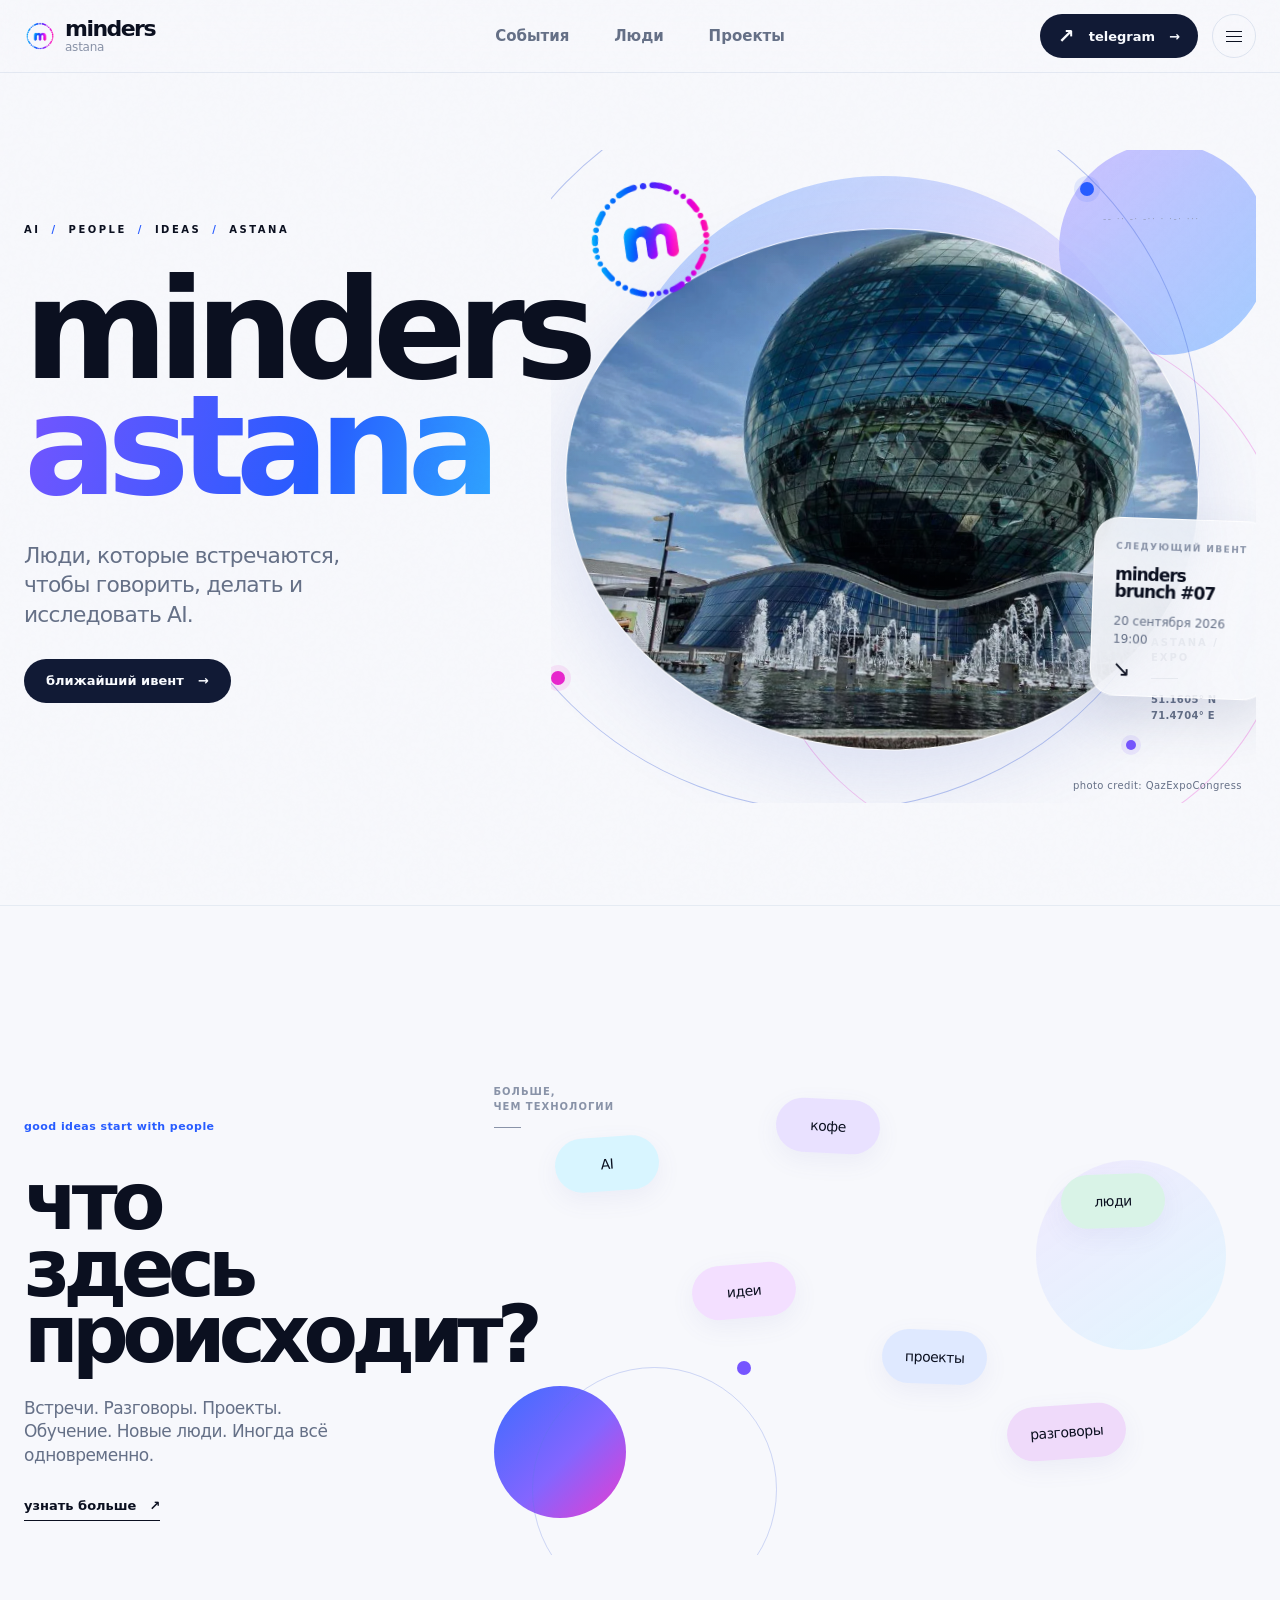
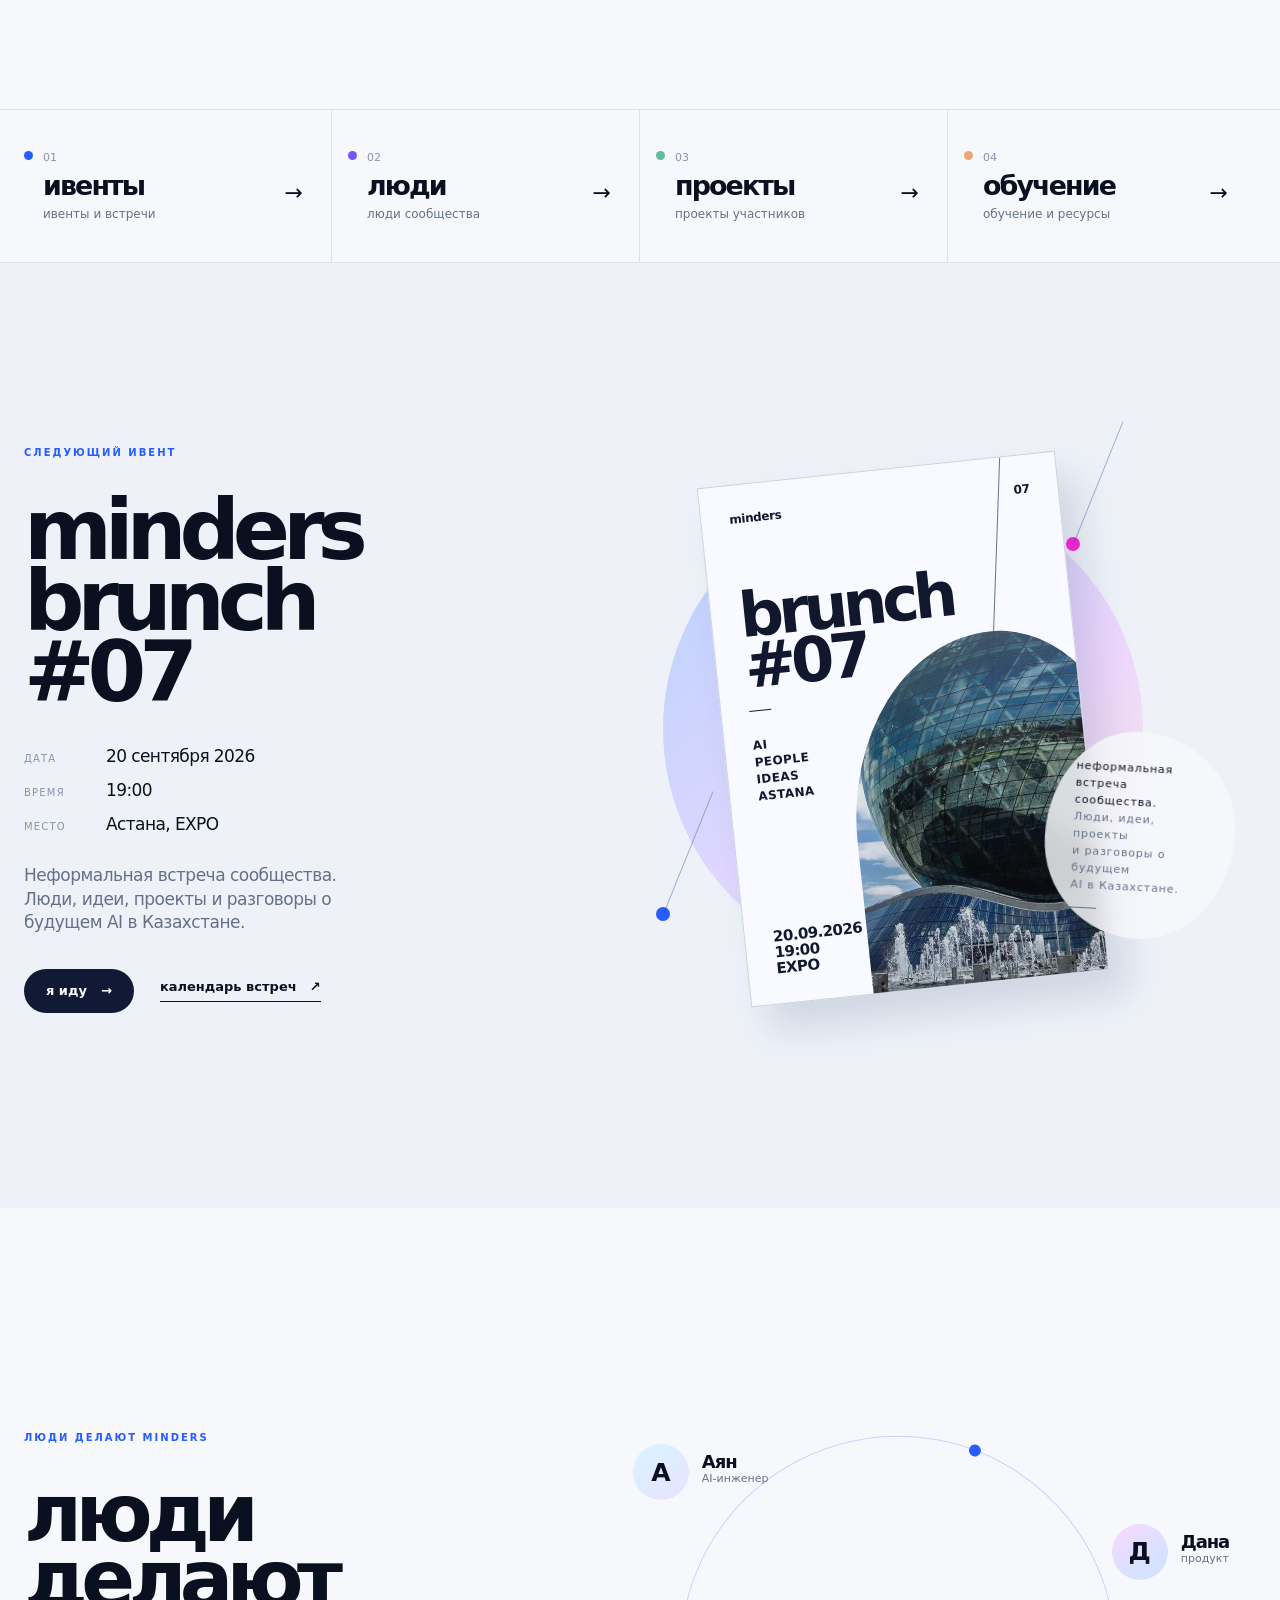
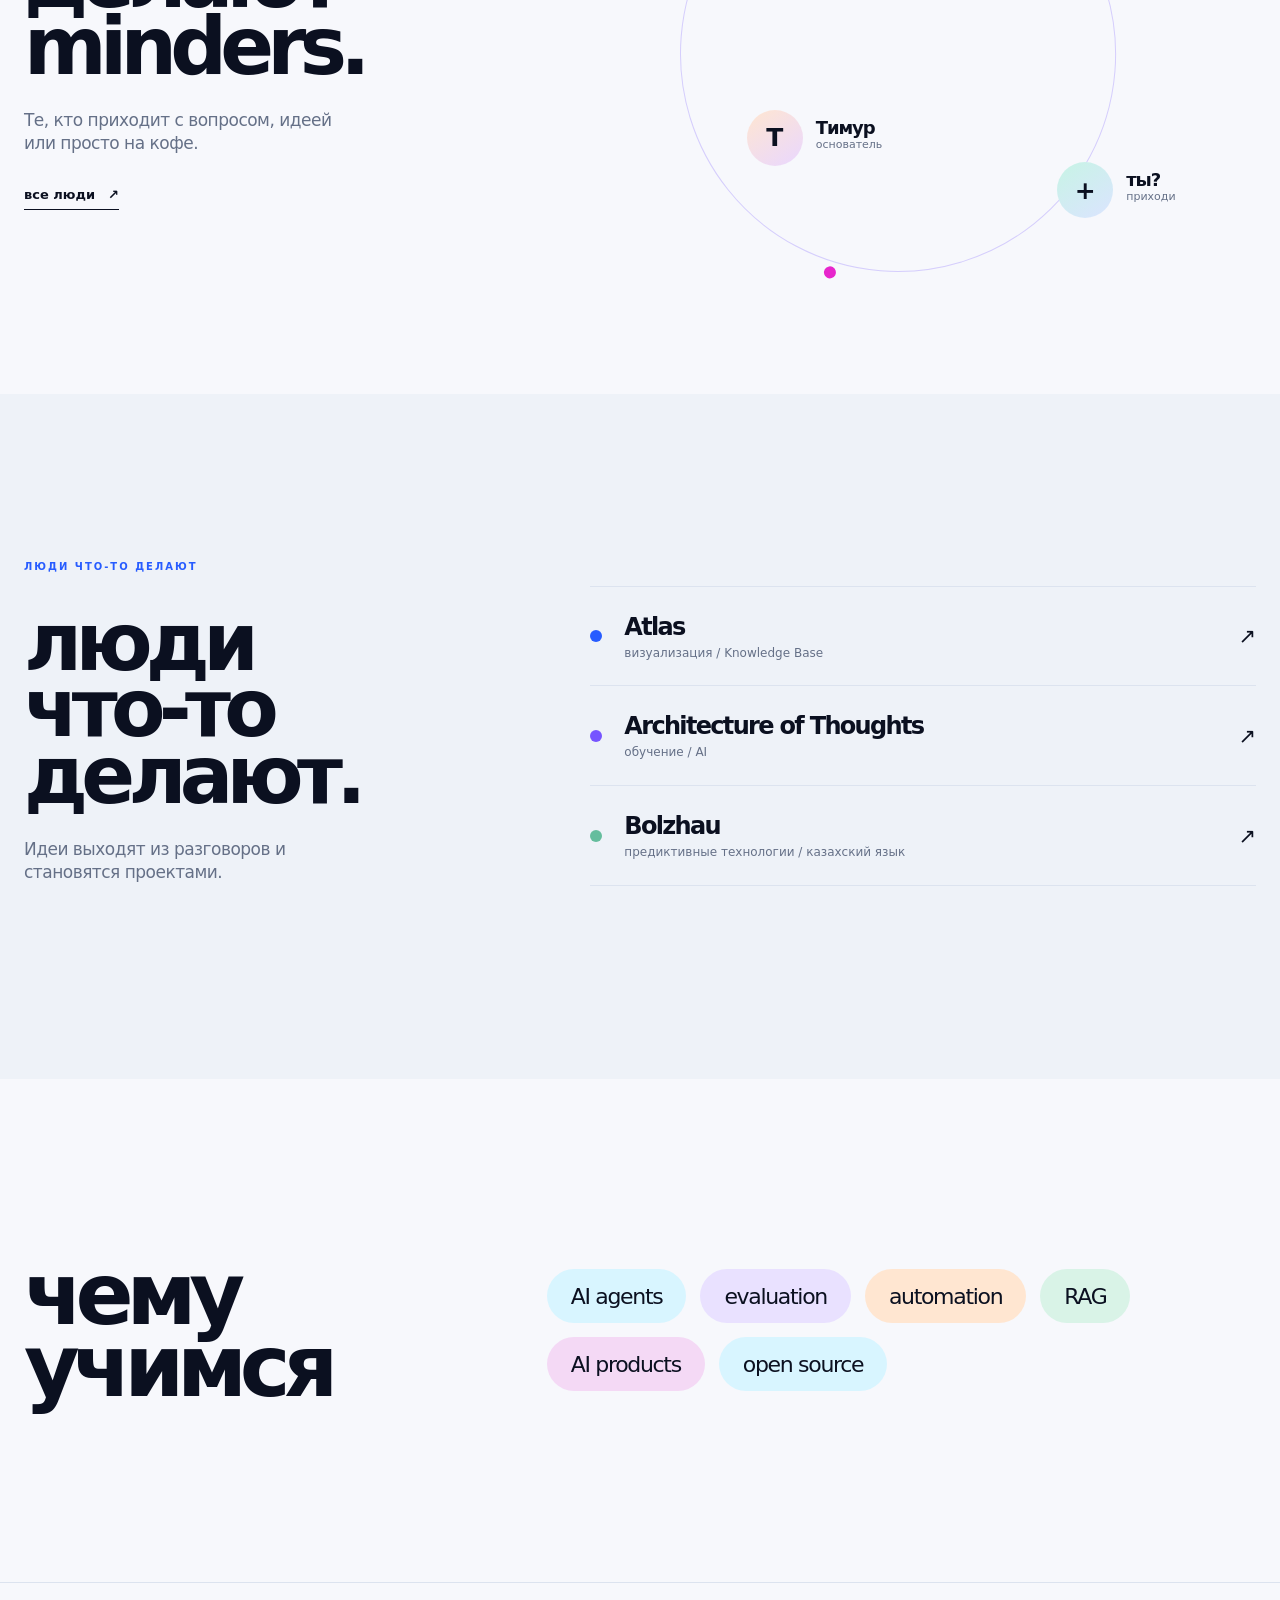
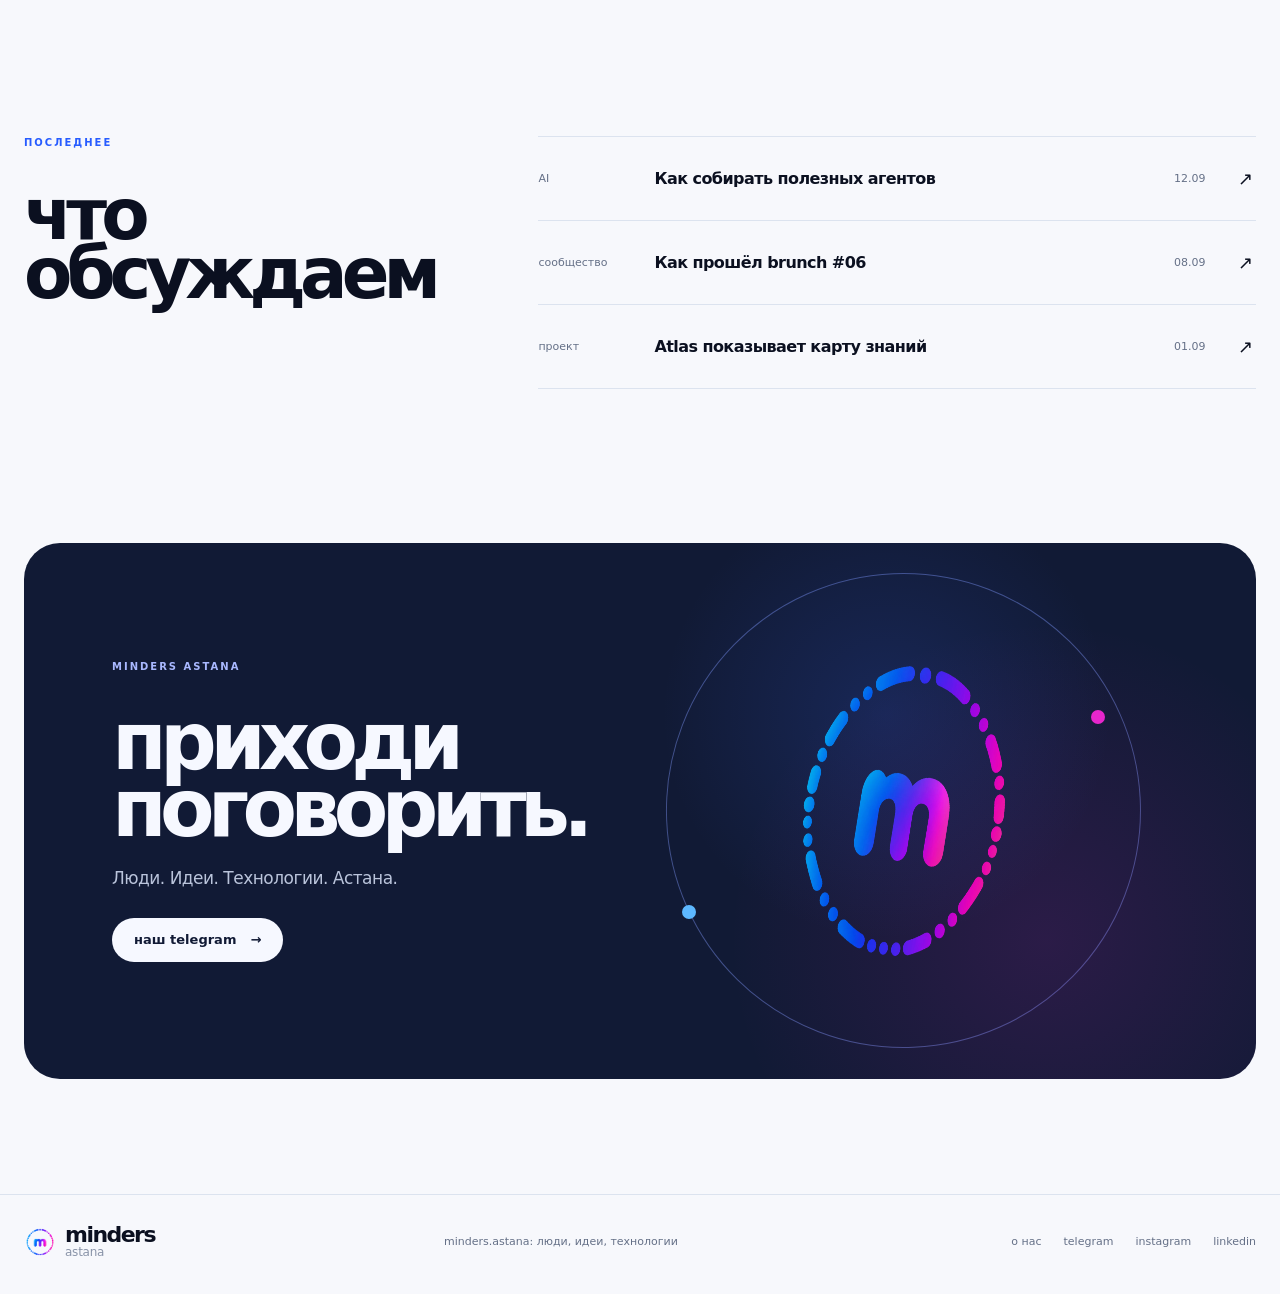
==== commit eb628592: "Refine events calendar and add about page" ====
--- a/index.html
+++ b/index.html
@@ -249,7 +249,7 @@
       <div class="container footer-inner">
         <a class="wordmark" href="index.html" aria-label="minders astana"><span>minders</span><i aria-hidden="true"></i><small>astana</small></a>
         <p>minders.astana: люди, идеи, технологии</p>
-        <div class="footer-links"><a href="https://t.me/+SoZBXVPxmp1mYjRi" target="_blank" rel="noreferrer">telegram</a><a href="#">instagram</a><a href="#">linkedin</a></div>
+        <div class="footer-links"><a href="about.html">о нас</a><a href="https://t.me/+SoZBXVPxmp1mYjRi" target="_blank" rel="noreferrer">telegram</a><a href="#">instagram</a><a href="#">linkedin</a></div>
       </div>
     </footer>
     <script src="script.js" defer></script>
--- a/styles.css
+++ b/styles.css
@@ -215,19 +215,20 @@
   border-radius: 50%;
   background: var(--violet);
   opacity: 0;
-  transform: translateY(-50%) scale(.5);
+  transform: translateX(-50%) scale(.5);
   transition: opacity .25s var(--ease), transform .25s var(--ease);
 }
 
 .main-nav .nav-primary::before {
-  top: 50%;
-  left: -14px;
+  top: auto;
+  bottom: -2px;
+  left: 50%;
 }
 
 .main-nav .nav-primary[aria-current="page"]::before,
 .main-nav .nav-group.is-active > .nav-primary::before {
   opacity: 1;
-  transform: translateY(-50%) scale(1);
+  transform: translateX(-50%) scale(1);
 }
 
 .main-nav .nav-primary:hover,
@@ -286,14 +287,16 @@
 }
 
 .nav-submenu a[aria-current="page"] {
-  padding-left: 24px;
+  padding-bottom: 14px;
 }
 
 .main-nav .nav-submenu a[aria-current="page"]::before {
-  top: 50%;
-  left: 10px;
+  top: auto;
+  right: auto;
+  bottom: 4px;
+  left: 50%;
   opacity: 1;
-  transform: translateY(-50%) scale(1);
+  transform: translateX(-50%) scale(1);
 }
 
 .header-actions {
@@ -403,15 +406,16 @@
 }
 
 .mobile-menu .nav-primary::before {
-  left: -16px;
-  top: 50%;
-  transform: translateY(-50%) scale(.5);
+  top: auto;
+  bottom: 7px;
+  left: 0;
+  transform: scale(.5);
 }
 
 .mobile-menu .nav-primary[aria-current="page"]::before,
 .mobile-menu-group.is-active > .nav-primary::before {
   opacity: 1;
-  transform: translateY(-50%) scale(1);
+  transform: scale(1);
 }
 
 .mobile-submenu {
@@ -1743,6 +1747,442 @@
   gap: 34px;
 }
 
+.event-type-columns {
+  display: grid;
+  grid-template-columns: repeat(3, minmax(0, 1fr));
+  gap: 1px;
+  overflow: hidden;
+  border: 1px solid var(--line);
+  background: var(--line);
+}
+
+.event-type-column {
+  min-width: 0;
+  background: var(--paper);
+}
+
+.event-type-column-header {
+  min-height: 166px;
+  padding: 24px 24px 22px;
+  border-bottom: 1px solid var(--line);
+  background: linear-gradient(145deg, color-mix(in srgb, var(--cyan) 16%, var(--paper)), var(--paper) 74%);
+}
+
+.event-type-column:nth-child(2) .event-type-column-header {
+  background: linear-gradient(145deg, color-mix(in srgb, var(--pink) 13%, var(--paper)), var(--paper) 74%);
+}
+
+.event-type-column:nth-child(3) .event-type-column-header {
+  background: linear-gradient(145deg, color-mix(in srgb, var(--violet) 14%, var(--paper)), var(--paper) 74%);
+}
+
+.event-type-column-header > div {
+  display: flex;
+  align-items: center;
+  gap: 10px;
+}
+
+.event-type-column-header h3 {
+  margin: 0;
+  color: var(--ink);
+  font-size: 24px;
+  font-weight: 650;
+  letter-spacing: -.07em;
+}
+
+.event-type-column-header > span {
+  display: block;
+  margin-top: 12px;
+  color: var(--faint);
+  font-size: 10px;
+  letter-spacing: .1em;
+  text-transform: uppercase;
+}
+
+.event-type-column-header p {
+  max-width: 210px;
+  margin: 18px 0 0;
+  color: var(--muted);
+  font-size: 13px;
+  line-height: 1.38;
+}
+
+.event-type-column-list {
+  display: grid;
+}
+
+.event-column-item {
+  display: grid;
+  grid-template-columns: 45px minmax(0, 1fr) 16px;
+  align-items: center;
+  gap: 14px;
+  min-height: 118px;
+  padding: 17px 20px;
+  border-bottom: 1px solid var(--line);
+  transition: padding-left .35s var(--ease), background-color .35s var(--ease);
+}
+
+.event-column-item:last-child {
+  border-bottom: 0;
+}
+
+.event-column-item:hover {
+  padding-left: 26px;
+  background: var(--paper-soft);
+}
+
+.event-column-date {
+  display: grid;
+  align-content: center;
+  justify-items: center;
+  gap: 3px;
+  width: 44px;
+  height: 48px;
+  border-left: 2px solid var(--blue);
+  color: var(--ink);
+}
+
+.event-type-column:nth-child(2) .event-column-date {
+  border-color: var(--pink);
+}
+
+.event-type-column:nth-child(3) .event-column-date {
+  border-color: var(--violet);
+}
+
+.event-column-date strong {
+  font-size: 21px;
+  font-weight: 700;
+  letter-spacing: -.08em;
+  line-height: .8;
+}
+
+.event-column-date span {
+  color: var(--muted);
+  font-size: 9px;
+  font-weight: 650;
+  letter-spacing: .08em;
+  text-transform: uppercase;
+}
+
+.event-column-copy {
+  min-width: 0;
+  display: grid;
+  gap: 5px;
+}
+
+.event-column-kicker {
+  display: flex;
+  align-items: center;
+  justify-content: space-between;
+  gap: 8px;
+}
+
+.event-column-kicker small,
+.event-column-kicker b {
+  color: var(--faint);
+  font-size: 9px;
+  font-weight: 650;
+  letter-spacing: .1em;
+  text-transform: uppercase;
+}
+
+.event-column-copy > strong {
+  display: block;
+  overflow: hidden;
+  color: var(--ink);
+  font-size: 16px;
+  font-weight: 650;
+  letter-spacing: -.045em;
+  line-height: 1.05;
+  text-overflow: ellipsis;
+}
+
+.event-column-copy > em {
+  overflow: hidden;
+  color: var(--muted);
+  font-size: 11px;
+  font-style: normal;
+  line-height: 1.2;
+  text-overflow: ellipsis;
+  white-space: nowrap;
+}
+
+.event-column-arrow {
+  color: var(--ink);
+  font-size: 17px;
+  font-weight: 400;
+  transition: transform .3s var(--ease);
+}
+
+.event-column-item:hover .event-column-arrow {
+  transform: translate(3px, -3px);
+}
+
+.event-column-item.is-cancelled {
+  opacity: .5;
+}
+
+.month-calendar {
+  margin-top: clamp(76px, 10vw, 130px);
+}
+
+.month-calendar-list {
+  display: grid;
+  gap: 52px;
+}
+
+.month-calendar-month-header {
+  display: flex;
+  align-items: baseline;
+  justify-content: space-between;
+  gap: 20px;
+  margin-bottom: 18px;
+}
+
+.month-calendar-month-header h3 {
+  margin: 0;
+  color: var(--ink);
+  font-size: clamp(27px, 3.6vw, 44px);
+  font-weight: 650;
+  letter-spacing: -.075em;
+  text-transform: lowercase;
+}
+
+.month-calendar-month-header > span {
+  color: var(--faint);
+  font-size: 10px;
+  letter-spacing: .1em;
+  text-transform: uppercase;
+}
+
+.month-calendar-grid {
+  display: grid;
+  grid-template-columns: repeat(7, minmax(0, 1fr));
+  overflow: hidden;
+  border-top: 1px solid var(--line);
+  border-left: 1px solid var(--line);
+  background: var(--line);
+}
+
+.month-weekday,
+.month-day {
+  min-width: 0;
+  border-right: 1px solid var(--line);
+  border-bottom: 1px solid var(--line);
+}
+
+.month-weekday {
+  padding: 12px 14px;
+  background: var(--paper-soft);
+  color: var(--faint);
+  font-size: 10px;
+  font-weight: 650;
+  letter-spacing: .12em;
+  text-transform: uppercase;
+}
+
+.month-day {
+  min-height: 132px;
+  padding: 12px;
+  background: var(--paper);
+}
+
+.month-day.is-empty {
+  background: color-mix(in srgb, var(--paper-soft) 55%, var(--paper));
+}
+
+.month-day time {
+  display: block;
+  color: var(--muted);
+  font-size: 12px;
+  font-weight: 650;
+}
+
+.month-day.has-events time {
+  color: var(--ink);
+}
+
+.month-day-event {
+  display: block;
+  margin-top: 10px;
+  padding: 7px 8px;
+  border-left: 3px solid var(--blue);
+  background: color-mix(in srgb, var(--cyan) 32%, var(--paper));
+  color: var(--ink);
+  transition: transform .25s var(--ease), background-color .25s var(--ease);
+}
+
+.month-day-event[data-type="light-steps"] {
+  border-color: var(--pink);
+  background: color-mix(in srgb, var(--pink) 24%, var(--paper));
+}
+
+.month-day-event[data-type="focused"] {
+  border-color: var(--violet);
+  background: color-mix(in srgb, var(--lavender) 48%, var(--paper));
+}
+
+.month-day-event:hover {
+  transform: translateY(-2px);
+  background: color-mix(in srgb, var(--paper-soft) 70%, var(--cyan));
+}
+
+.month-day-event span {
+  display: block;
+  color: var(--faint);
+  font-size: 9px;
+  font-weight: 650;
+  letter-spacing: .08em;
+}
+
+.month-day-event strong {
+  display: -webkit-box;
+  overflow: hidden;
+  margin-top: 4px;
+  font-size: 11px;
+  font-weight: 650;
+  letter-spacing: -.03em;
+  line-height: 1.05;
+  -webkit-box-orient: vertical;
+  -webkit-line-clamp: 3;
+}
+
+.month-day-event.is-cancelled {
+  opacity: .48;
+  text-decoration: line-through;
+}
+
+.about-story {
+  display: grid;
+  grid-template-columns: minmax(0, 1.12fr) minmax(240px, .64fr);
+  gap: clamp(40px, 9vw, 150px);
+  padding: clamp(42px, 7vw, 84px) 0;
+  border-top: 1px solid var(--line);
+  border-bottom: 1px solid var(--line);
+}
+
+.about-story h2 {
+  max-width: 720px;
+  margin: 0;
+  font-size: clamp(36px, 5.4vw, 76px);
+  font-weight: 600;
+  letter-spacing: -.085em;
+  line-height: .91;
+}
+
+.about-story-copy {
+  align-self: end;
+}
+
+.about-story-copy p {
+  max-width: 360px;
+  margin: 0;
+  color: var(--muted);
+  font-size: 17px;
+  line-height: 1.45;
+}
+
+.about-story-copy .about-annotation {
+  margin-top: 46px;
+  color: var(--ink);
+  font-size: 11px;
+  letter-spacing: .12em;
+  text-transform: uppercase;
+}
+
+.about-principles {
+  display: grid;
+  grid-template-columns: repeat(3, minmax(0, 1fr));
+  margin-top: clamp(64px, 9vw, 120px);
+  border-top: 1px solid var(--line);
+}
+
+.about-principle {
+  min-height: 214px;
+  padding: 24px 26px 28px 0;
+  border-right: 1px solid var(--line);
+}
+
+.about-principle + .about-principle {
+  padding-left: 26px;
+}
+
+.about-principle:last-child {
+  border-right: 0;
+}
+
+.about-principle small {
+  color: var(--faint);
+  font-size: 10px;
+  letter-spacing: .12em;
+}
+
+.about-principle h3 {
+  margin: 62px 0 10px;
+  font-size: 30px;
+  font-weight: 650;
+  letter-spacing: -.07em;
+}
+
+.about-principle p {
+  max-width: 230px;
+  margin: 0;
+  color: var(--muted);
+  font-size: 14px;
+  line-height: 1.4;
+}
+
+.about-invite {
+  position: relative;
+  overflow: hidden;
+  margin-top: clamp(74px, 10vw, 150px);
+  padding: clamp(40px, 7vw, 80px);
+  border-radius: 32px;
+  background: var(--navy);
+  color: #f9fbff;
+}
+
+.about-invite::after {
+  content: "";
+  position: absolute;
+  width: 230px;
+  height: 230px;
+  right: 7%;
+  bottom: -110px;
+  border: 1px solid rgba(255,255,255,.2);
+  border-radius: 50%;
+  box-shadow: 0 0 0 25px rgba(180, 122, 255, .15), 0 0 0 52px rgba(37, 203, 255, .1);
+  pointer-events: none;
+}
+
+.about-invite .section-kicker {
+  color: rgba(249,251,255,.58);
+}
+
+.about-invite h2 {
+  max-width: 590px;
+  margin: 20px 0 28px;
+  color: #f9fbff;
+  font-size: clamp(43px, 7vw, 92px);
+  font-weight: 600;
+  letter-spacing: -.095em;
+  line-height: .86;
+}
+
+.about-invite p {
+  max-width: 320px;
+  margin: 0 0 30px;
+  color: rgba(249,251,255,.68);
+  font-size: 16px;
+  line-height: 1.42;
+}
+
+.about-invite .button {
+  position: relative;
+  z-index: 1;
+}
+
 .calendar-group {
   min-width: 0;
 }
@@ -2150,6 +2590,40 @@
   }
   .latest-grid {
     gap: 48px;
+  }
+  .event-type-columns,
+  .about-principles {
+    grid-template-columns: 1fr;
+  }
+  .event-type-column + .event-type-column {
+    border-top: 1px solid var(--line);
+  }
+  .event-type-column-header {
+    min-height: auto;
+  }
+  .month-day {
+    min-height: 116px;
+    padding: 10px;
+  }
+  .month-day-event {
+    padding: 6px;
+  }
+  .about-story {
+    grid-template-columns: 1fr;
+    gap: 42px;
+  }
+  .about-principle,
+  .about-principle + .about-principle {
+    min-height: auto;
+    padding: 24px 0 28px;
+    border-right: 0;
+    border-bottom: 1px solid var(--line);
+  }
+  .about-principle:last-child {
+    border-bottom: 0;
+  }
+  .about-principle h3 {
+    margin-top: 34px;
   }
   .invite-block {
     grid-template-columns: 1fr;
@@ -2529,6 +3003,88 @@
   .calendar-event-copy > span.calendar-event-description {
     font-size: 11px;
   }
+  .event-type-column-header {
+    padding: 22px 20px 20px;
+  }
+  .event-type-column-header h3 {
+    font-size: 22px;
+  }
+  .event-column-item {
+    grid-template-columns: 42px minmax(0, 1fr) 14px;
+    min-height: 102px;
+    padding: 15px 16px;
+    gap: 11px;
+  }
+  .event-column-item:hover {
+    padding-left: 20px;
+  }
+  .event-column-date {
+    width: 40px;
+    height: 44px;
+  }
+  .event-column-copy > strong {
+    font-size: 15px;
+  }
+  .event-column-copy > em {
+    font-size: 10px;
+  }
+  .month-calendar {
+    margin-top: 76px;
+  }
+  .month-calendar-list {
+    gap: 38px;
+  }
+  .month-calendar-month-header {
+    margin-bottom: 14px;
+  }
+  .month-calendar-month-header h3 {
+    font-size: 29px;
+  }
+  .month-weekday {
+    padding: 9px 5px;
+    font-size: 9px;
+    text-align: center;
+  }
+  .month-day {
+    min-height: 92px;
+    padding: 7px 5px;
+  }
+  .month-day time {
+    font-size: 10px;
+  }
+  .month-day-event {
+    margin-top: 7px;
+    padding: 5px 4px;
+    border-left-width: 2px;
+  }
+  .month-day-event span {
+    font-size: 8px;
+  }
+  .month-day-event strong {
+    font-size: 9px;
+    -webkit-line-clamp: 2;
+  }
+  .about-story {
+    padding: 38px 0;
+  }
+  .about-story h2 {
+    font-size: clamp(35px, 10vw, 50px);
+  }
+  .about-story-copy p {
+    font-size: 15px;
+  }
+  .about-story-copy .about-annotation {
+    margin-top: 32px;
+    font-size: 10px;
+  }
+  .about-invite {
+    margin-top: 76px;
+    padding: 38px 26px;
+    border-radius: 26px;
+  }
+  .about-invite h2 {
+    font-size: clamp(44px, 14vw, 68px);
+  }
   .simple-grid {
     grid-template-columns: 1fr;
   }
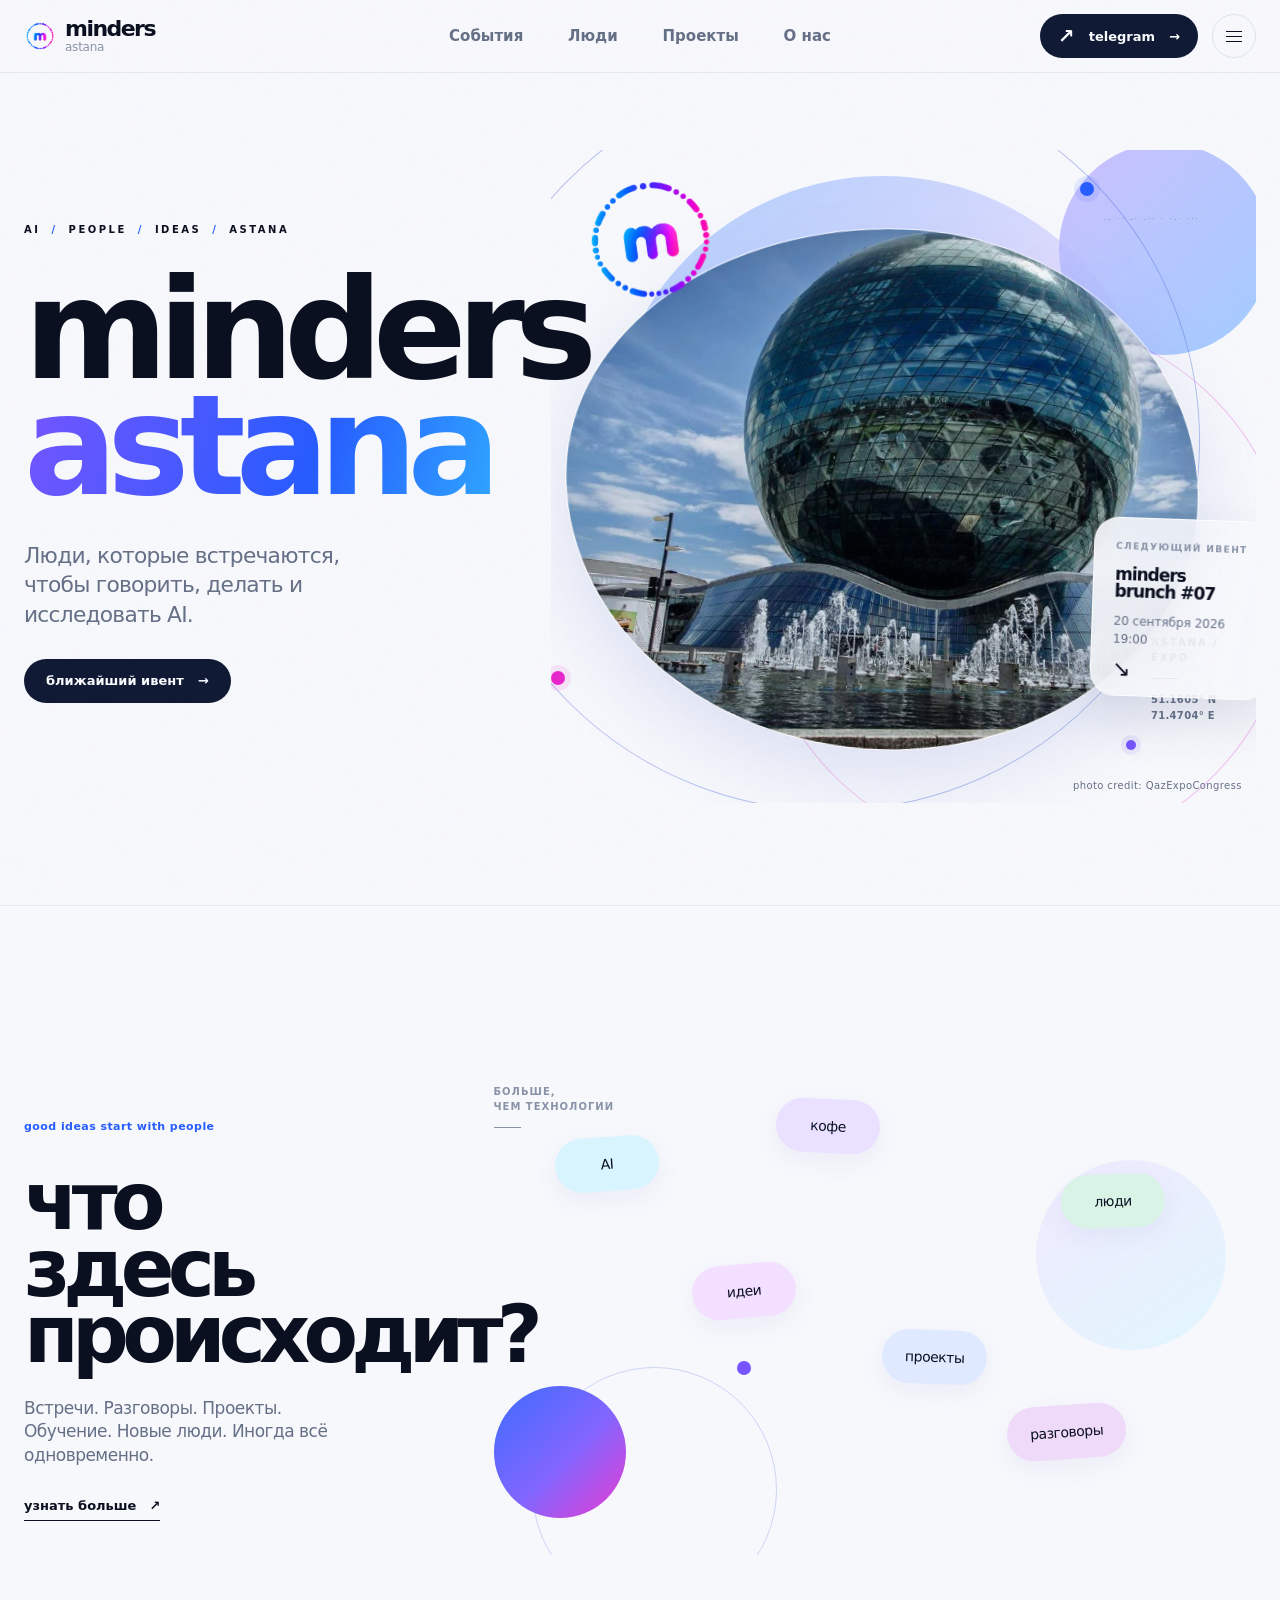
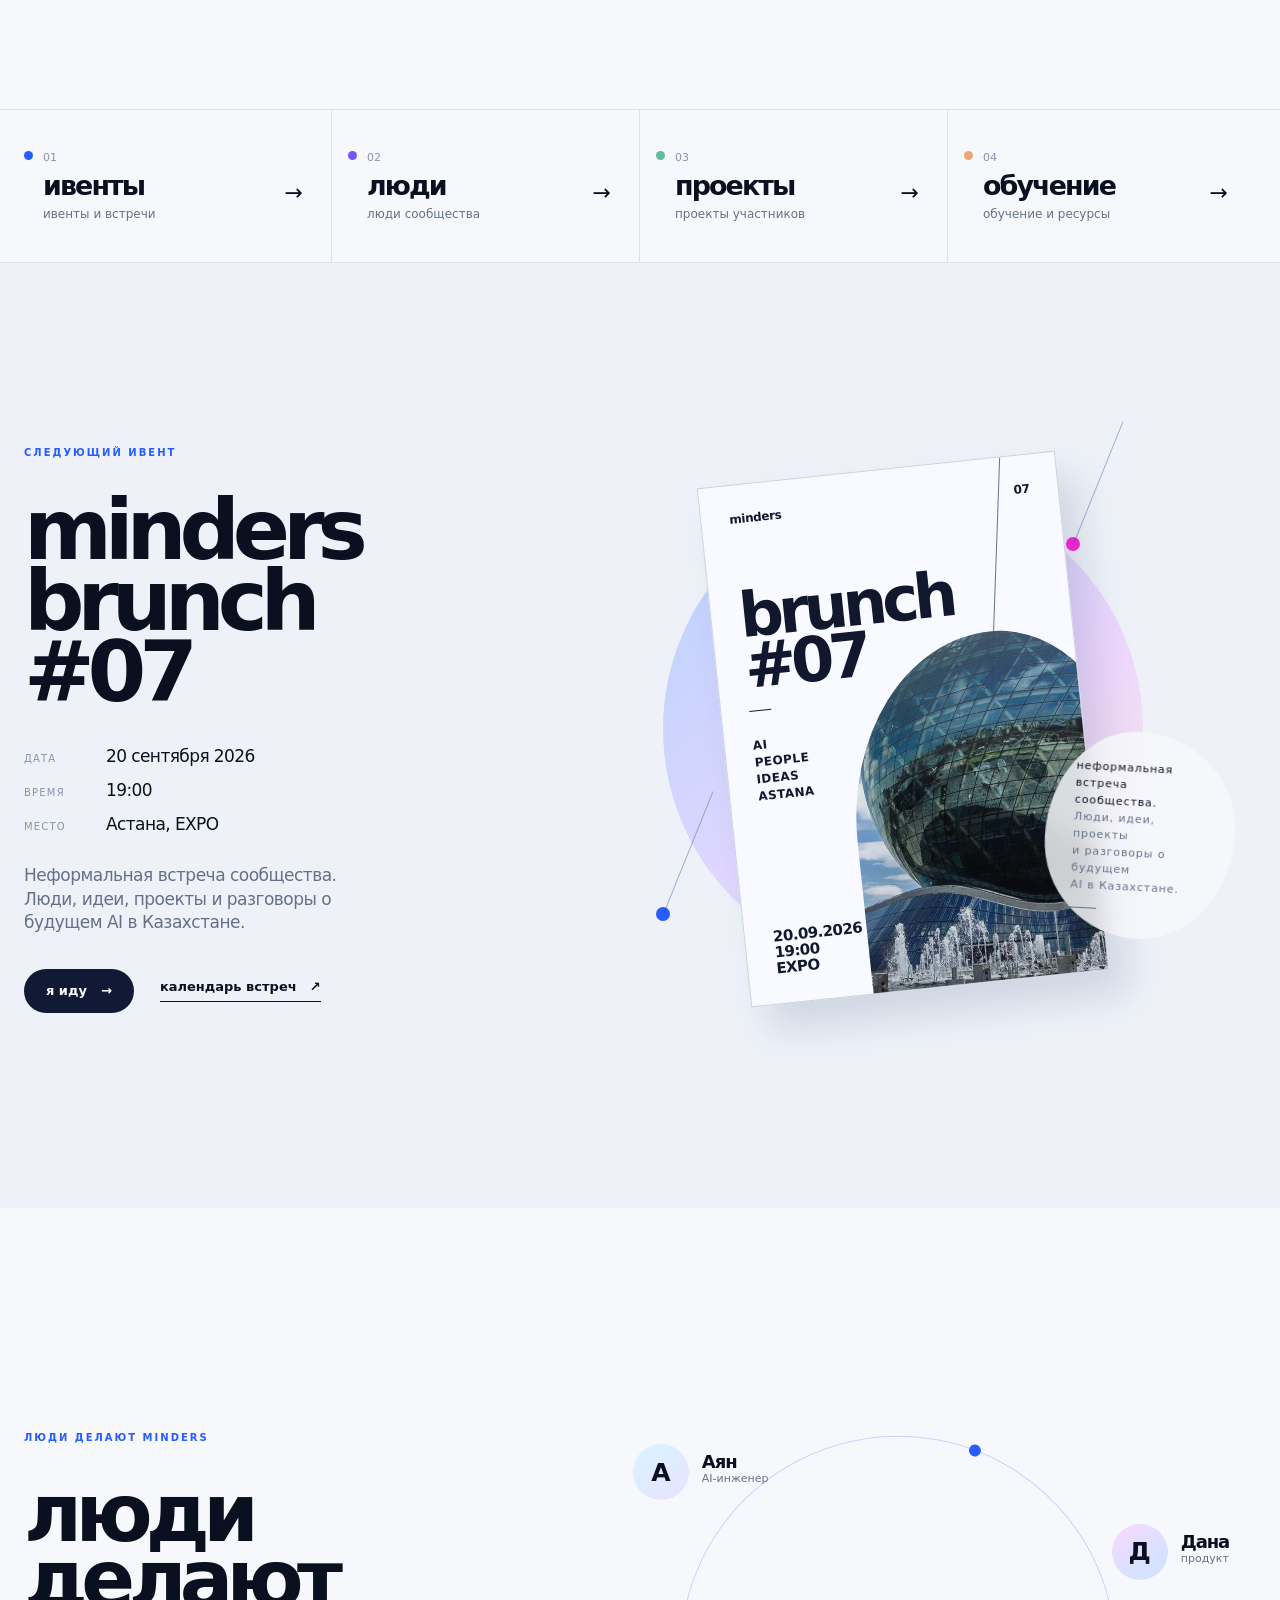
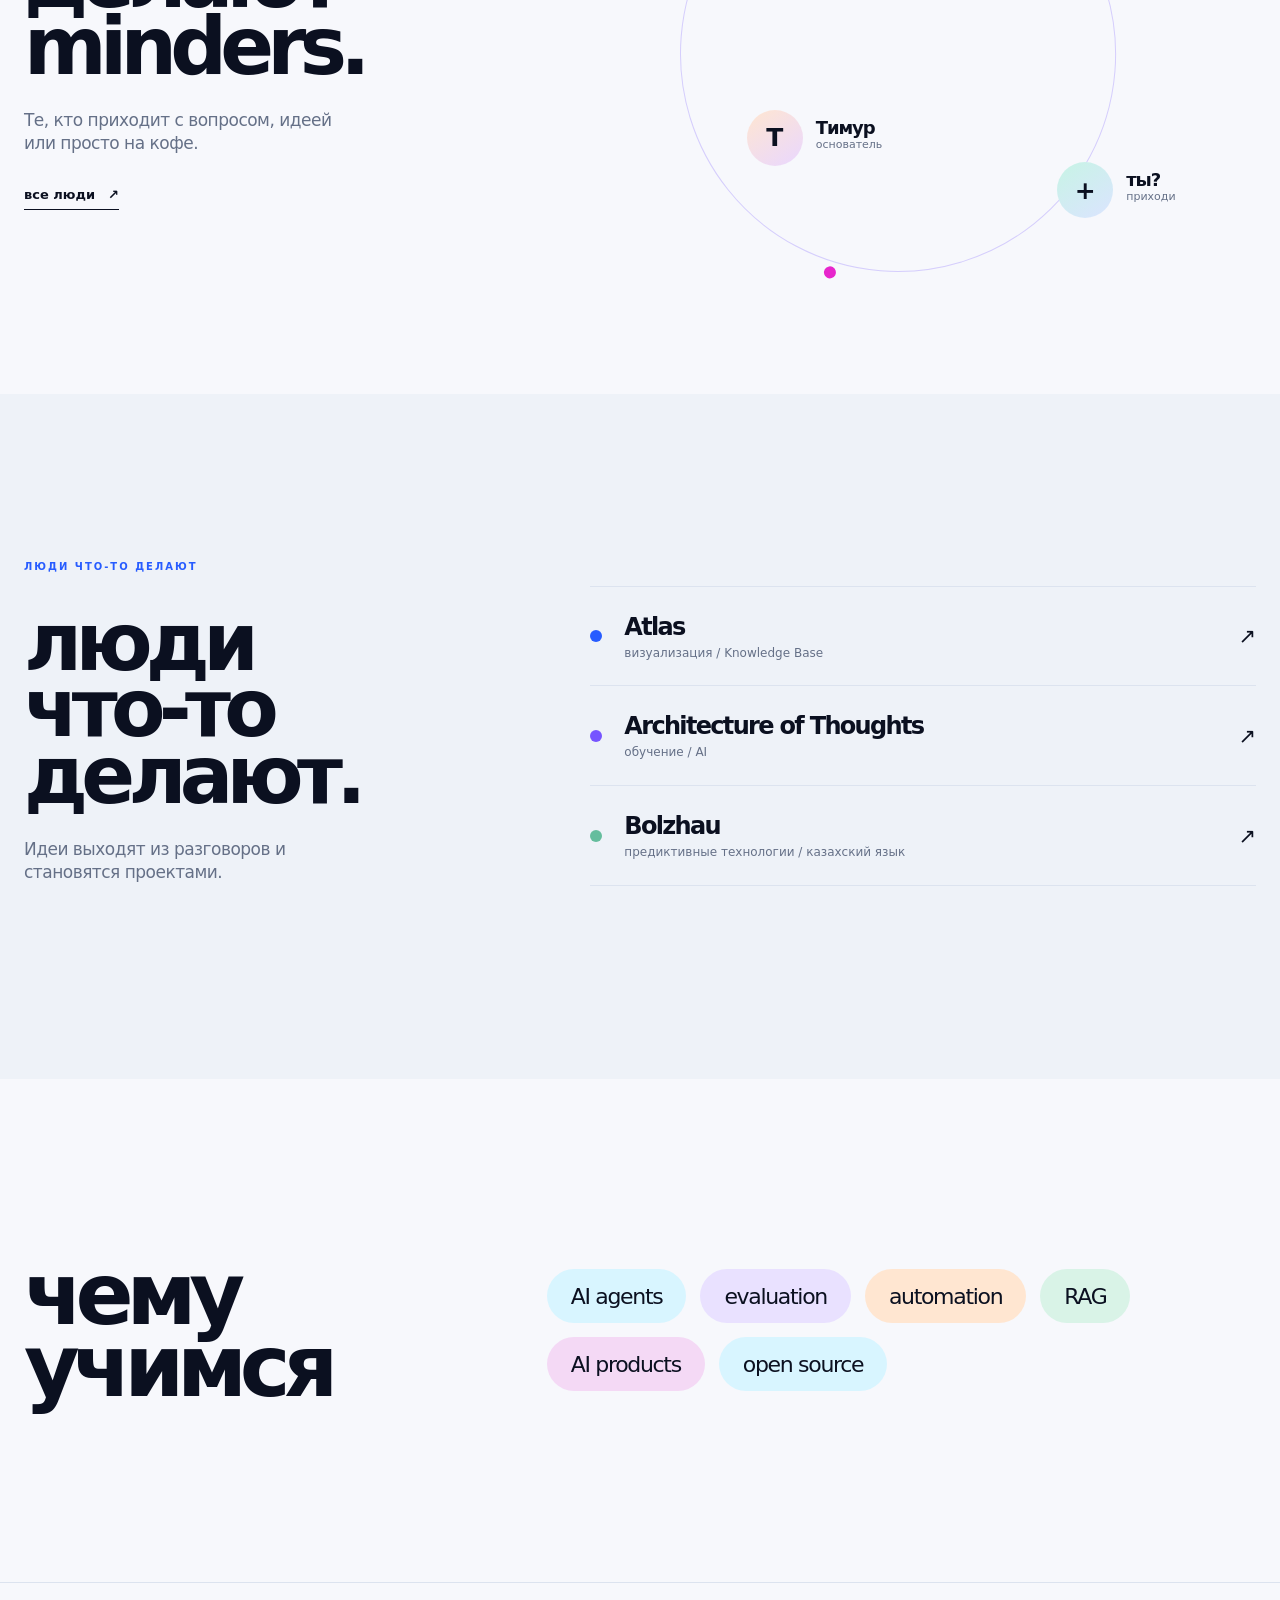
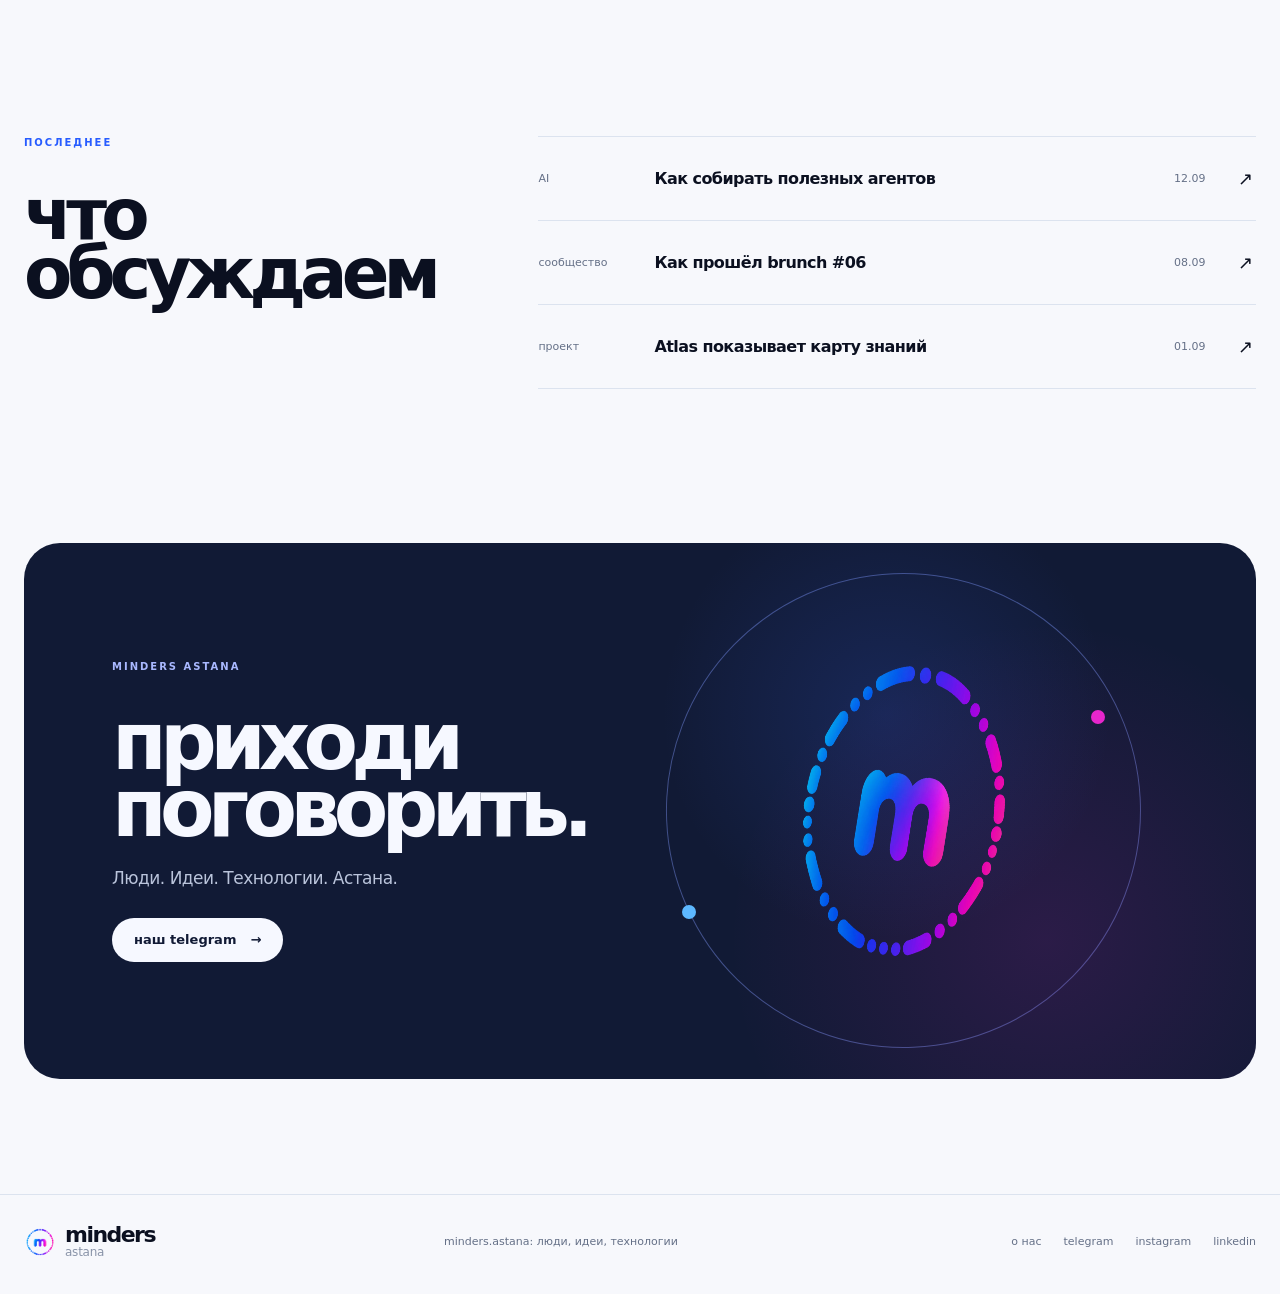
==== commit d3b40a30: "Combine event formats and add about navigation" ====
--- a/index.html
+++ b/index.html
@@ -37,6 +37,7 @@
               <a href="learning.html">Обучение</a>
             </div>
           </div>
+          <a class="nav-primary" href="about.html">О нас</a>
         </nav>
         <div class="header-actions">
           <a class="telegram-link" href="https://t.me/+SoZBXVPxmp1mYjRi" target="_blank" rel="noreferrer">
@@ -60,6 +61,7 @@
             <a class="nav-primary" href="projects.html">Проекты <span>↗</span></a>
             <div class="mobile-submenu"><a href="learning.html">Обучение <span>↗</span></a></div>
           </div>
+          <a class="nav-primary" href="about.html">О нас <span>↗</span></a>
         </div>
       </div>
     </header>
--- a/styles.css
+++ b/styles.css
@@ -1749,7 +1749,7 @@
 
 .event-type-columns {
   display: grid;
-  grid-template-columns: repeat(3, minmax(0, 1fr));
+  grid-template-columns: repeat(2, minmax(0, 1fr));
   gap: 1px;
   overflow: hidden;
   border: 1px solid var(--line);
@@ -1927,6 +1927,78 @@
   margin-top: clamp(76px, 10vw, 130px);
 }
 
+.month-calendar-view {
+  display: grid;
+  gap: 18px;
+}
+
+.month-calendar-view-header {
+  display: flex;
+  align-items: end;
+  justify-content: space-between;
+  gap: 28px;
+}
+
+.month-calendar-view-header .section-kicker {
+  margin-bottom: 18px;
+}
+
+.month-calendar-view-header h3 {
+  margin: 0;
+  color: var(--ink);
+  font-size: clamp(34px, 5vw, 64px);
+  font-weight: 650;
+  letter-spacing: -.085em;
+  line-height: .9;
+  text-transform: lowercase;
+}
+
+.month-calendar-nav {
+  display: flex;
+  gap: 8px;
+}
+
+.month-nav-button {
+  min-width: 122px;
+  min-height: 44px;
+  display: inline-flex;
+  align-items: center;
+  justify-content: center;
+  gap: 10px;
+  padding: 0 12px;
+  border: 1px solid var(--line);
+  border-radius: 999px;
+  background: var(--paper);
+  color: var(--ink);
+  cursor: pointer;
+  font: inherit;
+  transition: color .3s var(--ease), border-color .3s var(--ease), background-color .3s var(--ease), transform .3s var(--ease);
+}
+
+.month-nav-button:hover:not(:disabled),
+.month-nav-button:focus-visible:not(:disabled) {
+  border-color: color-mix(in srgb, var(--violet) 48%, var(--line));
+  background: var(--paper-soft);
+  transform: translateY(-2px);
+}
+
+.month-nav-button:disabled {
+  color: var(--faint);
+  cursor: default;
+  opacity: .58;
+}
+
+.month-nav-button span {
+  font-size: 18px;
+  line-height: 1;
+}
+
+.month-nav-button small {
+  font-size: 11px;
+  font-weight: 650;
+  letter-spacing: .02em;
+}
+
 .month-calendar-list {
   display: grid;
   gap: 52px;
@@ -2021,6 +2093,11 @@
 .month-day-event[data-type="focused"] {
   border-color: var(--violet);
   background: color-mix(in srgb, var(--lavender) 48%, var(--paper));
+}
+
+.month-day-event[data-type="brunch-focused"] {
+  border-color: var(--blue);
+  background: color-mix(in srgb, var(--cyan) 32%, var(--paper));
 }
 
 .month-day-event:hover {
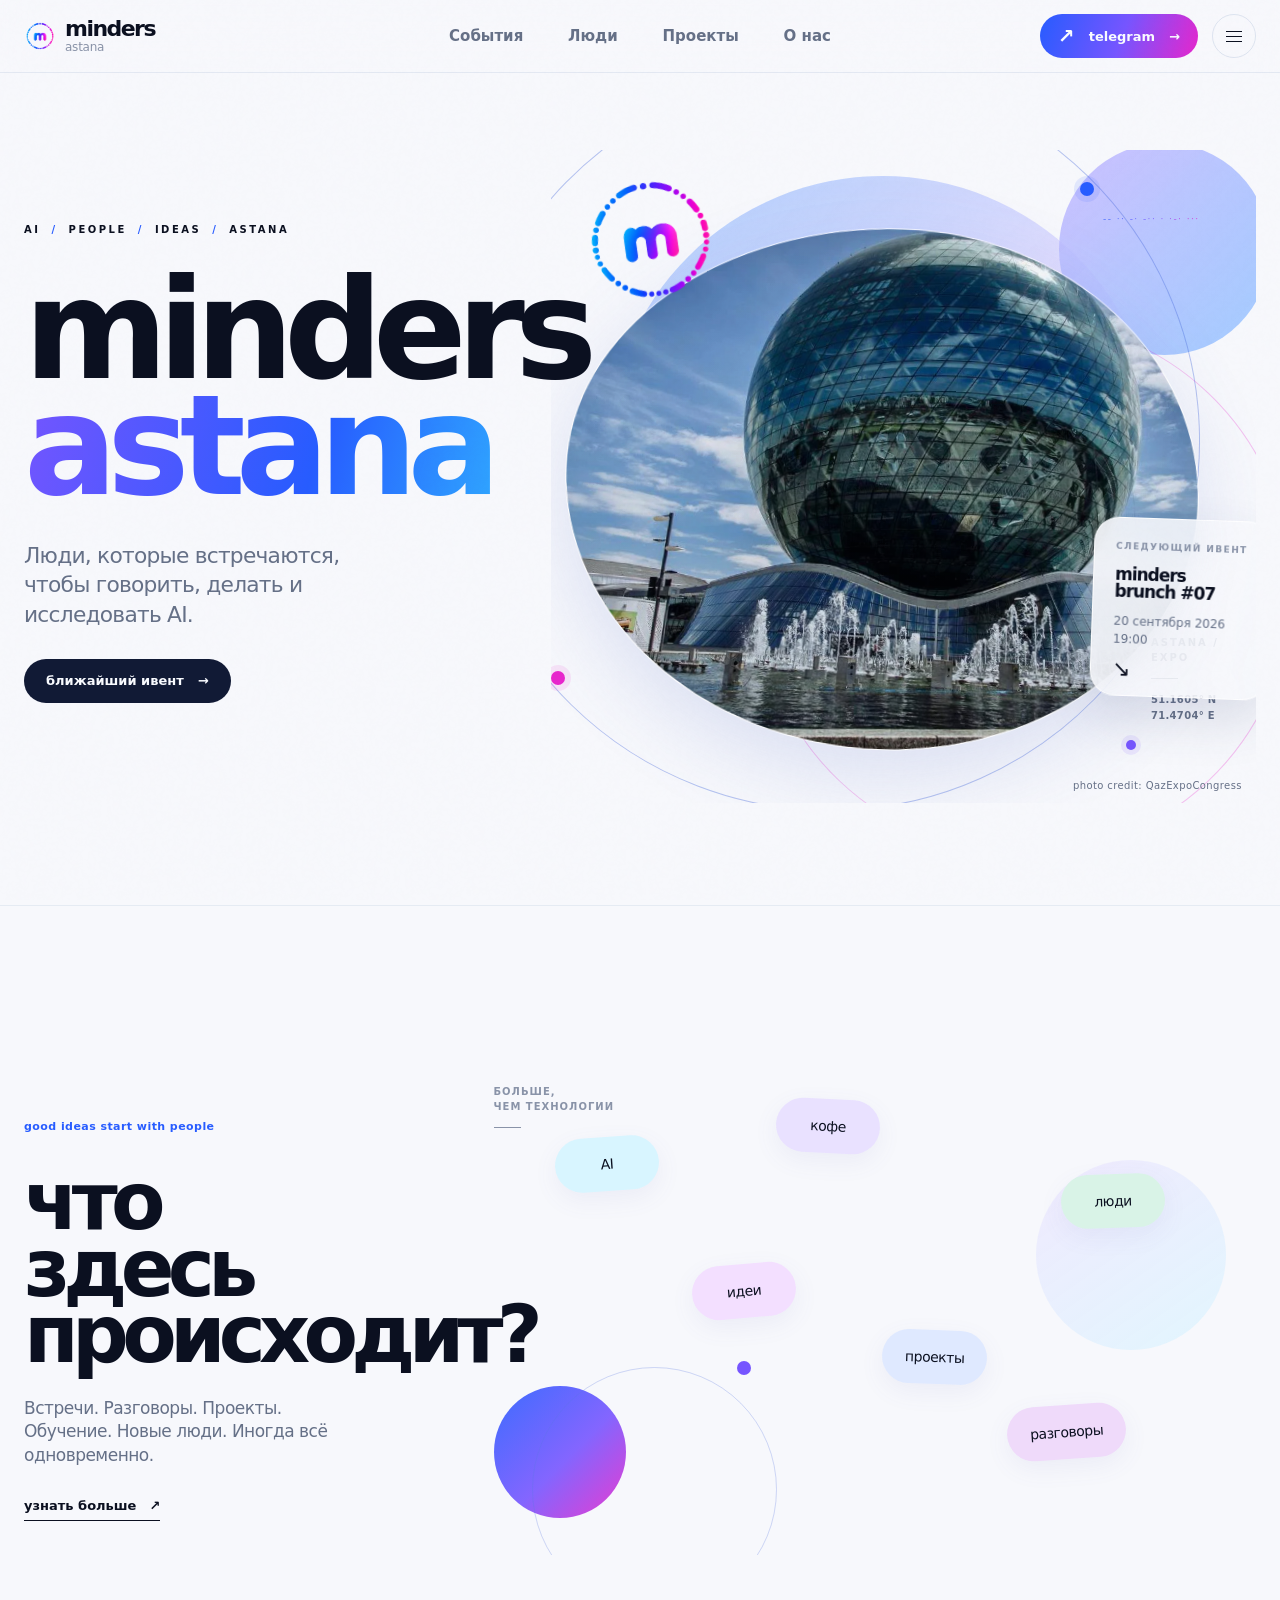
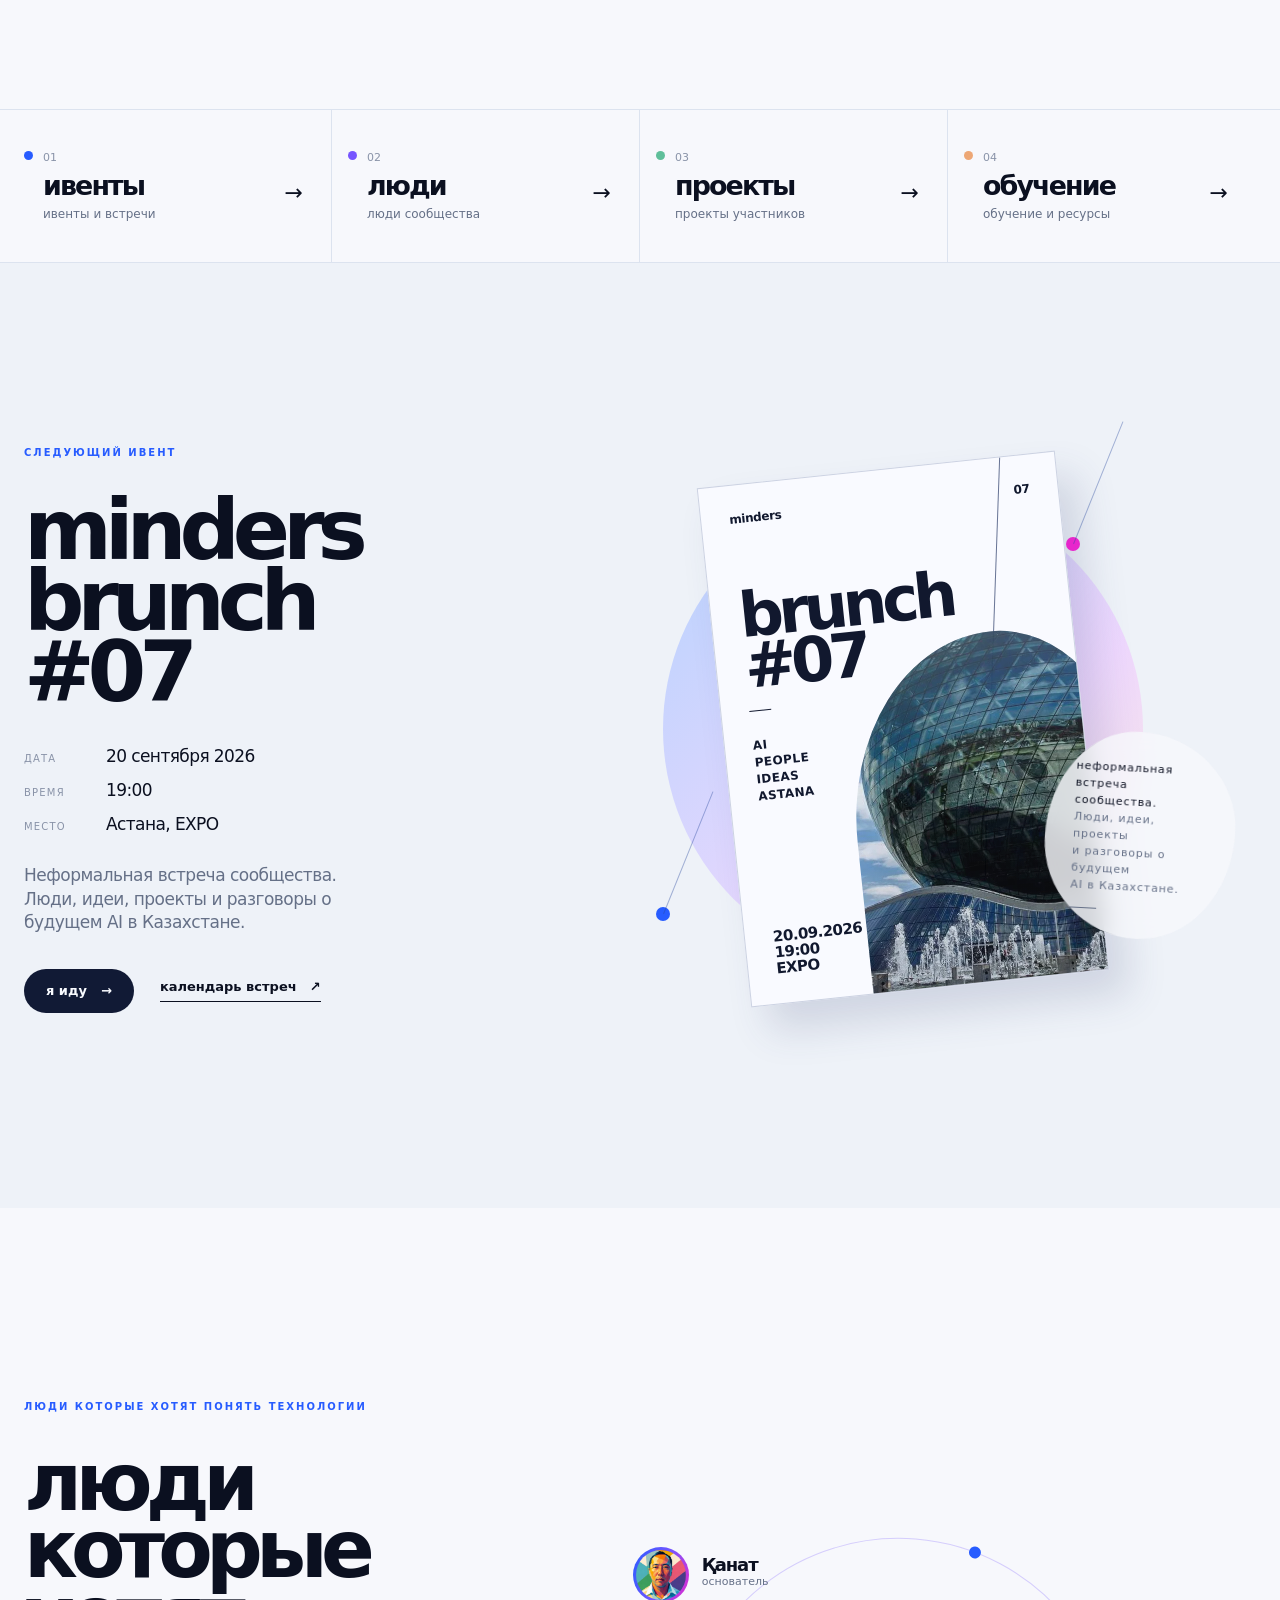
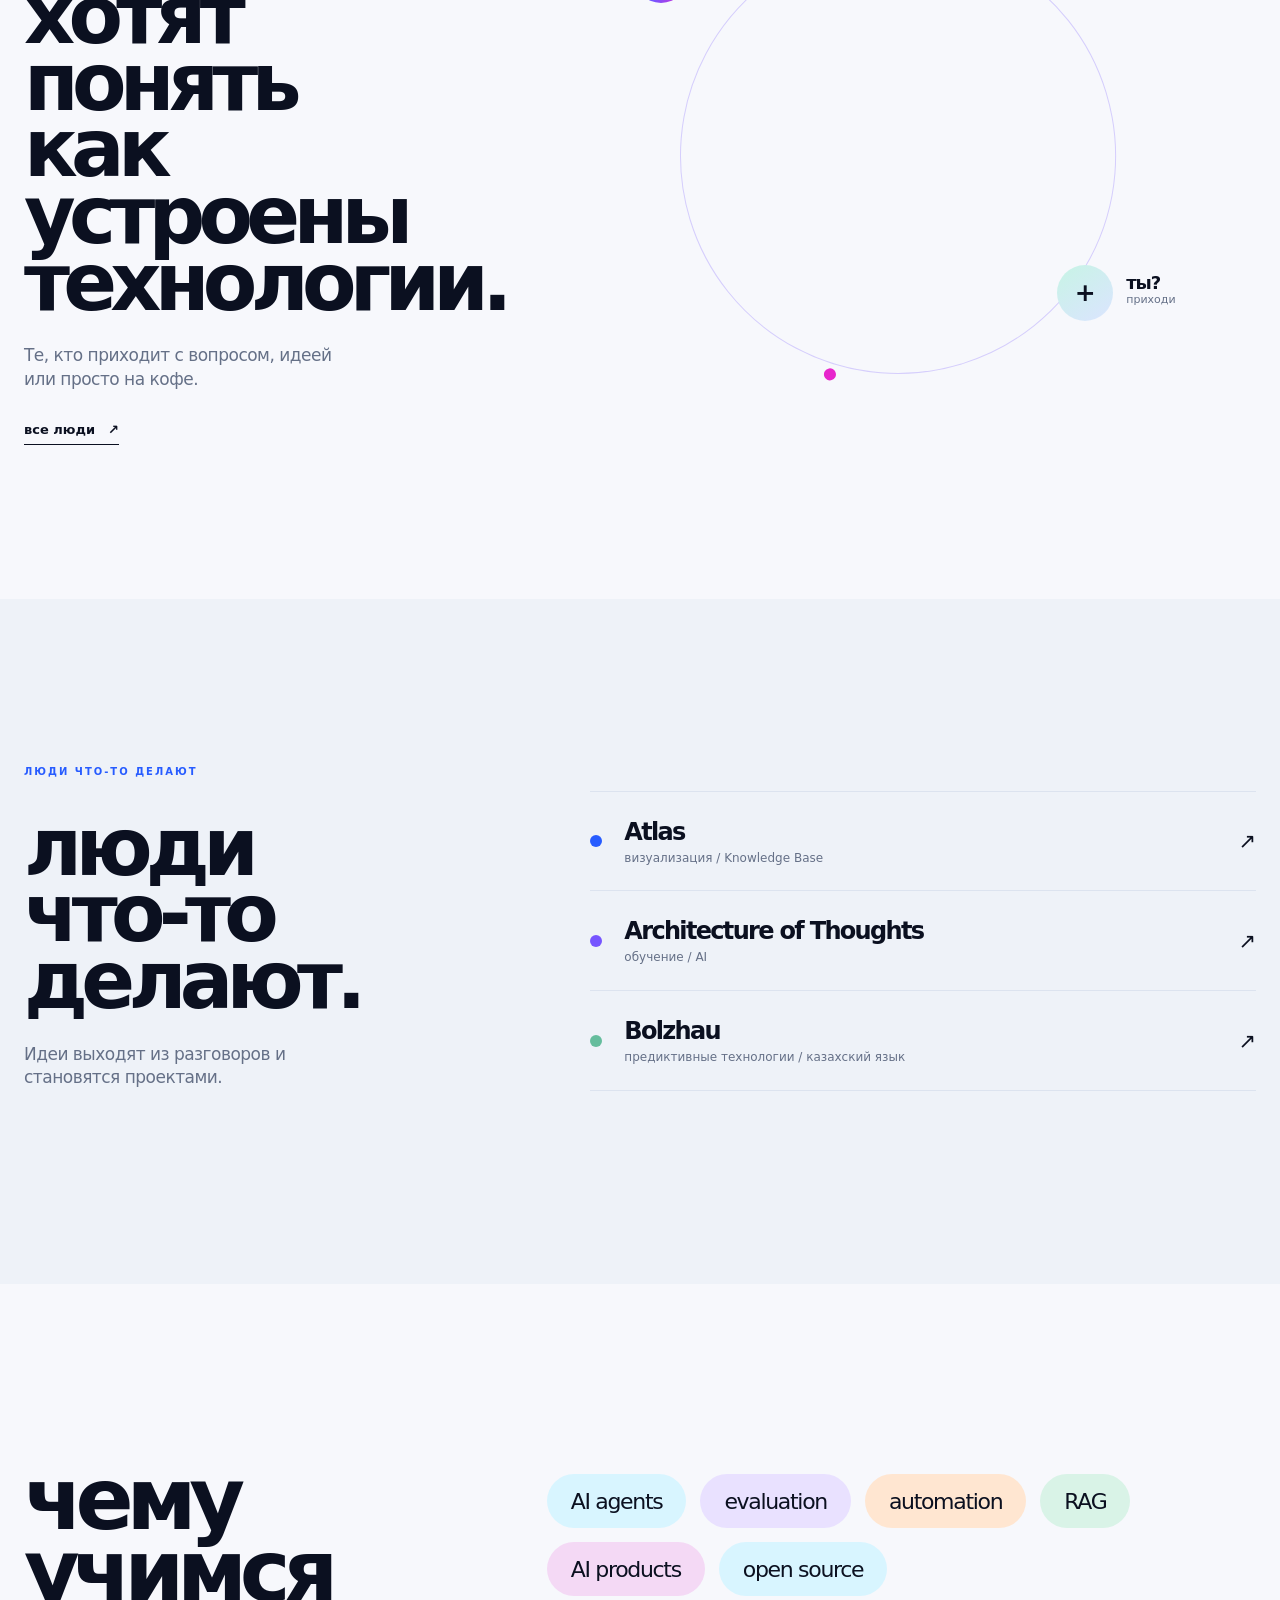
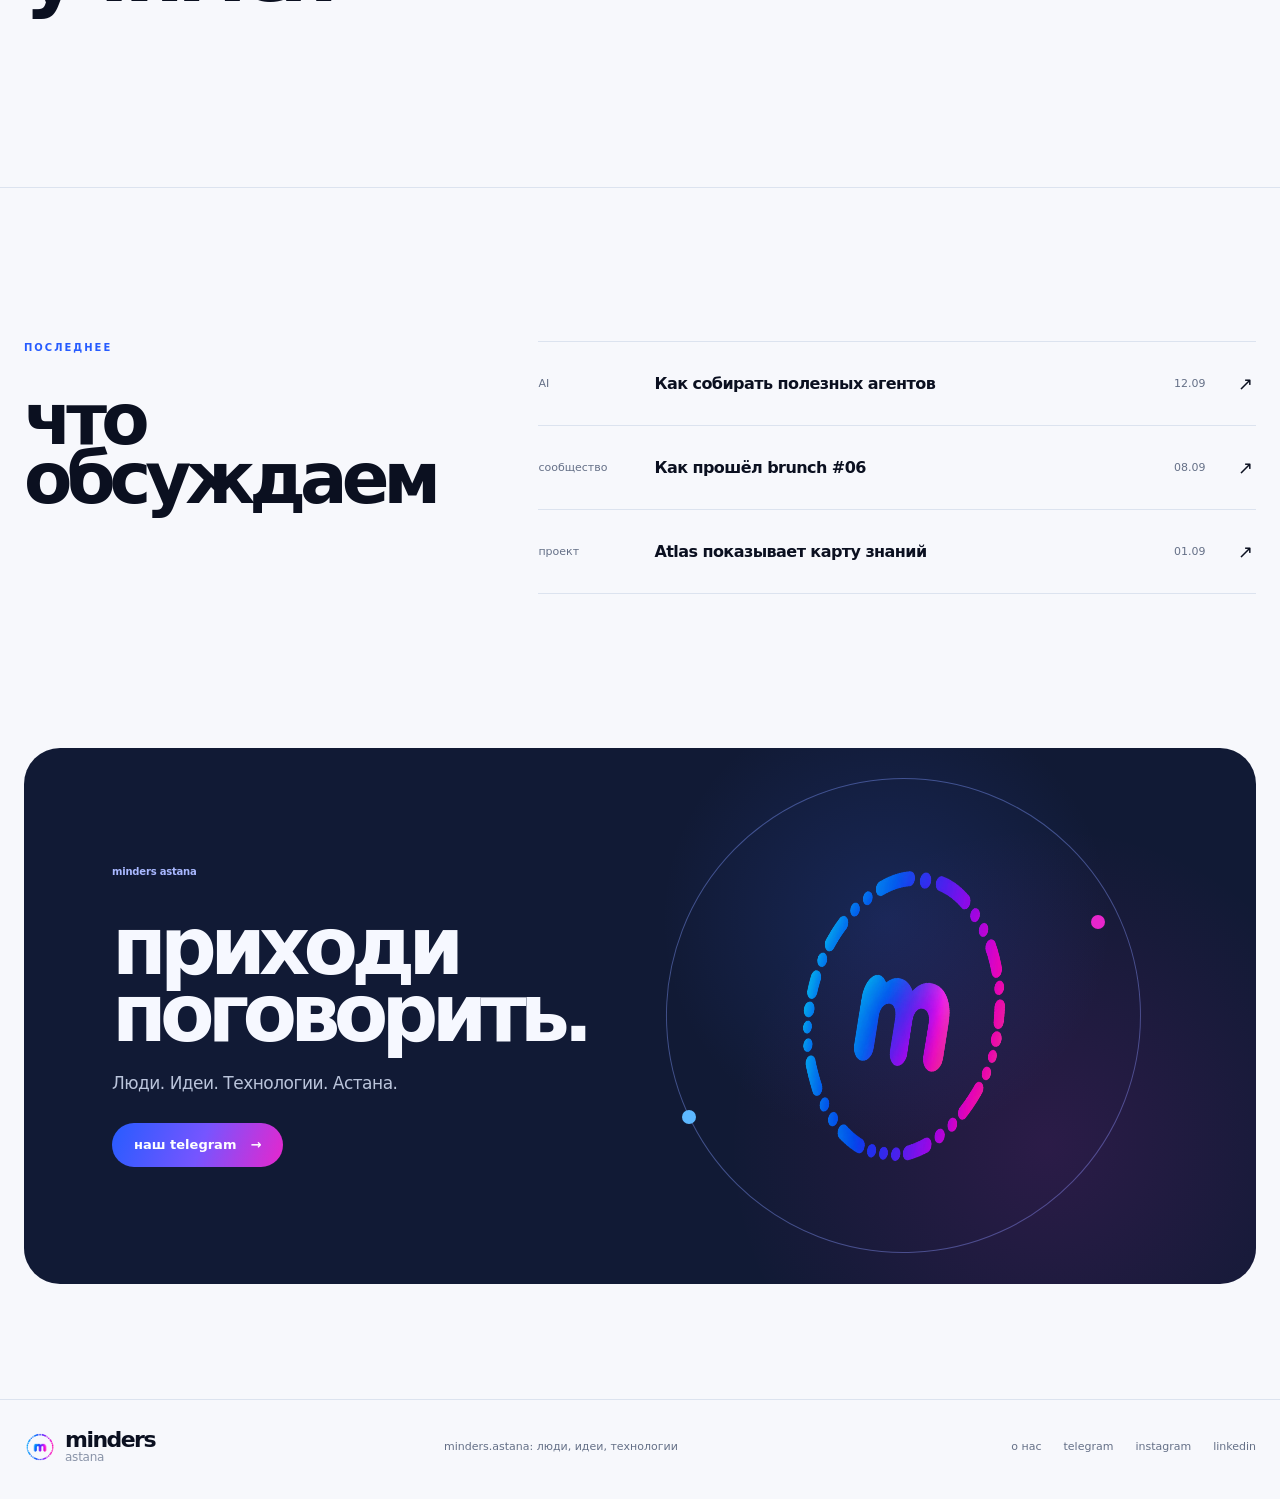
==== commit b9ffcb82: "Add founder profile and people visual style" ====
--- a/index.html
+++ b/index.html
@@ -170,16 +170,14 @@
       <section class="people-section section-reveal" aria-labelledby="people-title">
         <div class="container people-grid">
           <div>
-            <p class="section-kicker">люди делают minders</p>
-            <h2 id="people-title">люди<br>делают minders.</h2>
+            <p class="section-kicker">люди которые хотят понять технологии</p>
+            <h2 id="people-title">люди<br>которые хотят понять<br>как устроены технологии.</h2>
             <p class="section-lede">Те, кто приходит с вопросом, идеей или просто на кофе.</p>
             <a class="text-link" href="people.html">все люди <span aria-hidden="true">↗</span></a>
           </div>
           <div class="people-constellation" aria-label="Участники minders astana">
             <div class="people-ring" aria-hidden="true"></div>
-            <div class="person person-one"><span>А</span><strong>Аян</strong><small>AI-инженер</small></div>
-            <div class="person person-two"><span>Д</span><strong>Дана</strong><small>продукт</small></div>
-            <div class="person person-three"><span>Т</span><strong>Тимур</strong><small>основатель</small></div>
+            <a class="person person-one" href="https://www.linkedin.com/in/kanat-bazaraly/" target="_blank" rel="noreferrer"><span><img src="assets/kanat-bazaraly.jpeg" alt="Портрет Қаната Базаралы"></span><strong>Қанат</strong><small>основатель</small></a>
             <div class="person person-four"><span>+</span><strong>ты?</strong><small>приходи</small></div>
           </div>
         </div>
@@ -231,7 +229,7 @@
         <div class="container">
           <div class="invite-block">
             <div class="invite-copy">
-              <p class="section-kicker">minders astana</p>
+              <p class="section-kicker brand-kicker">minders astana</p>
               <h2 id="invite-title">приходи<br>поговорить.</h2>
               <p>Люди. Идеи. Технологии. Астана.</p>
               <a class="button button-light" href="https://t.me/+SoZBXVPxmp1mYjRi" target="_blank" rel="noreferrer">наш telegram <span aria-hidden="true">→</span></a>
--- a/styles.css
+++ b/styles.css
@@ -10,6 +10,7 @@
   --blue: #275cff;
   --violet: #7655ff;
   --pink: #e726cc;
+  --brand-gradient: linear-gradient(110deg, var(--blue) 0%, var(--violet) 52%, var(--pink) 100%);
   --cyan: #d8f5ff;
   --lavender: #e9e1ff;
   --mint: #d9f3e7;
@@ -323,7 +324,7 @@
 .telegram-link {
   padding: 0 18px;
   color: #f9fbff;
-  background: var(--navy);
+  background: var(--brand-gradient);
 }
 
 .telegram-link:hover,
@@ -542,8 +543,8 @@
 }
 
 .button-light {
-  color: var(--navy);
-  background: #f6f8ff;
+  color: #fff;
+  background: var(--brand-gradient);
 }
 
 .hero-visual {
@@ -730,7 +731,10 @@
   top: 10%;
   right: 8%;
   z-index: 4;
-  color: var(--faint);
+  color: transparent;
+  background: var(--brand-gradient);
+  -webkit-background-clip: text;
+  background-clip: text;
   font-size: 9px;
   letter-spacing: .16em;
   line-height: 1;
@@ -1368,6 +1372,19 @@
 .person-three { bottom: 17%; left: 24%; }
 .person-four { right: 12%; bottom: 5%; }
 
+.person-one span {
+  overflow: hidden;
+  padding: 3px;
+  background: var(--brand-gradient);
+}
+
+.person-one span img {
+  width: 100%;
+  height: 100%;
+  border-radius: inherit;
+  object-fit: cover;
+}
+
 .projects-section {
   padding: clamp(100px, 13vw, 184px) 0;
   background: var(--paper-soft);
@@ -1651,10 +1668,16 @@
 .page-eyebrow {
   margin-bottom: 28px;
   color: var(--blue);
+  text-transform: none;
 }
 
 .page-title {
   font-size: clamp(4rem, 9vw, 9.3rem);
+}
+
+.about-page-title {
+  max-width: 1040px;
+  font-size: clamp(3.8rem, 8.2vw, 8.8rem);
 }
 
 .page-lede {
@@ -1754,6 +1777,100 @@
   overflow: hidden;
   border: 1px solid var(--line);
   background: var(--line);
+}
+
+.events-directory-section {
+  margin-top: clamp(76px, 10vw, 130px);
+}
+
+.events-directory-heading {
+  display: grid;
+  grid-template-columns: minmax(0, 1fr) minmax(220px, .48fr);
+  align-items: end;
+  gap: 48px;
+  margin-bottom: 32px;
+}
+
+.events-directory-heading .section-kicker {
+  margin-bottom: 20px;
+}
+
+.events-directory-heading h2 {
+  margin: 0;
+  color: var(--ink);
+  font-size: clamp(36px, 5.2vw, 66px);
+  font-weight: 650;
+  letter-spacing: -.085em;
+  line-height: .88;
+}
+
+.events-directory-heading > p {
+  max-width: 300px;
+  margin: 0 0 2px;
+  color: var(--muted);
+  font-size: 15px;
+  line-height: 1.42;
+  letter-spacing: -.025em;
+}
+
+.event-type-headers,
+.event-week-grid {
+  display: grid;
+  grid-template-columns: repeat(2, minmax(0, 1fr));
+  gap: 1px;
+  overflow: hidden;
+  border: 1px solid var(--line);
+  background: var(--line);
+}
+
+.event-type-headers {
+  border-bottom: 0;
+}
+
+.event-type-headers .event-type-column {
+  min-width: 0;
+}
+
+.event-week-grid {
+  border-top: 0;
+}
+
+.event-week-slot {
+  position: relative;
+  min-width: 0;
+  min-height: 118px;
+  background: var(--paper);
+}
+
+.event-week-slot.is-empty {
+  background: color-mix(in srgb, var(--paper-soft) 42%, var(--paper));
+}
+
+.event-week-slot::before {
+  content: "неделя " attr(data-event-week);
+  position: absolute;
+  top: 10px;
+  left: 20px;
+  z-index: 1;
+  color: var(--faint);
+  font-size: 9px;
+  letter-spacing: .08em;
+  text-transform: uppercase;
+  pointer-events: none;
+}
+
+.event-week-slot .event-column-item {
+  min-height: 142px;
+  padding-top: 36px;
+  border-bottom: 0;
+}
+
+.event-week-slot[data-event-type="light-steps"] .event-column-date {
+  border-color: var(--pink);
+}
+
+.event-week-slot[data-event-type="brunch-focused"] .event-column-date {
+  border-color: var(--blue);
 }
 
 .event-type-column {
@@ -2168,6 +2285,18 @@
   text-transform: uppercase;
 }
 
+.brand-kicker {
+  text-transform: none;
+  letter-spacing: -.02em;
+}
+
+.about-story-copy .about-morse {
+  color: transparent;
+  background: var(--brand-gradient);
+  -webkit-background-clip: text;
+  background-clip: text;
+}
+
 .about-principles {
   display: grid;
   grid-template-columns: repeat(3, minmax(0, 1fr));
@@ -2208,6 +2337,181 @@
   color: var(--muted);
   font-size: 14px;
   line-height: 1.4;
+}
+
+.about-people {
+  margin-top: clamp(78px, 11vw, 150px);
+  padding-top: clamp(36px, 5vw, 62px);
+  border-top: 1px solid var(--line);
+}
+
+.about-people-heading {
+  display: grid;
+  grid-template-columns: minmax(0, 1fr) minmax(240px, .56fr);
+  align-items: end;
+  gap: clamp(36px, 9vw, 150px);
+}
+
+.about-people-heading .section-kicker {
+  margin-bottom: 22px;
+}
+
+.about-people-heading h2 {
+  max-width: 760px;
+  margin: 0;
+  font-size: clamp(40px, 6vw, 84px);
+  font-weight: 600;
+  letter-spacing: -.09em;
+  line-height: .88;
+}
+
+.about-people-heading > p {
+  max-width: 320px;
+  margin: 0 0 4px;
+  color: var(--muted);
+  font-size: 16px;
+  line-height: 1.45;
+}
+
+.about-person-profile {
+  display: grid;
+  grid-template-columns: minmax(260px, .82fr) minmax(260px, .9fr);
+  align-items: center;
+  gap: clamp(42px, 10vw, 170px);
+  margin-top: clamp(48px, 7vw, 90px);
+}
+
+.people-portrait-card {
+  position: relative;
+  width: min(100%, 460px);
+  justify-self: start;
+  padding: 16px;
+  background: linear-gradient(145deg, color-mix(in srgb, var(--cyan) 58%, var(--paper)), color-mix(in srgb, var(--lavender) 82%, var(--paper)) 52%, color-mix(in srgb, var(--peach) 42%, var(--paper)));
+  box-shadow: 18px 20px 0 color-mix(in srgb, var(--pink) 18%, transparent);
+  transform: rotate(-2.2deg);
+}
+
+.people-portrait-card::before,
+.people-portrait-card::after {
+  content: "";
+  position: absolute;
+  pointer-events: none;
+}
+
+.people-portrait-card::before {
+  inset: 8px;
+  border: 1px solid color-mix(in srgb, var(--violet) 60%, transparent);
+  clip-path: polygon(0 0, 78% 0, 100% 22%, 100% 100%, 22% 100%, 0 78%);
+}
+
+.people-portrait-card::after {
+  width: 18%;
+  aspect-ratio: 1;
+  top: -7%;
+  right: 9%;
+  border-radius: 50%;
+  background: var(--brand-gradient);
+  box-shadow: -96px 378px 0 -4px var(--violet), 10px 390px 0 -7px var(--blue);
+}
+
+.people-portrait-card img {
+  position: relative;
+  z-index: 1;
+  width: 100%;
+  aspect-ratio: 1;
+  object-fit: cover;
+  border: 1px solid rgba(11, 16, 32, .16);
+}
+
+.people-portrait-signal,
+.people-portrait-caption {
+  position: absolute;
+  z-index: 2;
+  color: var(--ink);
+  font-size: 9px;
+  font-weight: 650;
+  letter-spacing: .12em;
+  text-transform: uppercase;
+}
+
+.people-portrait-signal {
+  top: 25px;
+  left: 28px;
+  color: #fff;
+  mix-blend-mode: difference;
+}
+
+.people-portrait-caption {
+  right: 24px;
+  bottom: 25px;
+  padding: 6px 8px;
+  background: color-mix(in srgb, var(--paper) 84%, transparent);
+}
+
+.about-person-copy {
+  max-width: 430px;
+}
+
+.about-person-copy .section-kicker {
+  margin-bottom: 20px;
+}
+
+.about-person-copy h3 {
+  margin: 0;
+  font-size: clamp(42px, 6vw, 76px);
+  font-weight: 600;
+  letter-spacing: -.09em;
+  line-height: .9;
+}
+
+.about-person-copy > p:not(.section-kicker):not(.about-person-note) {
+  margin: 28px 0 24px;
+  color: var(--muted);
+  font-size: 17px;
+  line-height: 1.45;
+}
+
+.person-link {
+  display: inline-flex;
+  align-items: center;
+  gap: 9px;
+  color: var(--violet);
+  font-size: 14px;
+  font-weight: 650;
+  transition: gap .3s var(--ease), color .3s var(--ease);
+}
+
+.person-link:hover {
+  gap: 14px;
+  color: var(--pink);
+}
+
+.about-person-note {
+  margin: 56px 0 0;
+  padding-top: 18px;
+  border-top: 1px solid var(--line);
+  color: var(--faint);
+  font-size: 12px;
+  line-height: 1.45;
+}
+
+.person-list-row {
+  grid-template-columns: 90px minmax(0, 1fr) 110px 22px;
+}
+
+.person-list-portrait {
+  width: 72px;
+  height: 72px;
+  display: block;
+  padding: 4px;
+  background: var(--brand-gradient);
+  transform: rotate(-2deg);
+}
+
+.person-list-portrait img {
+  width: 100%;
+  height: 100%;
+  object-fit: cover;
 }
 
 .about-invite {
@@ -2669,6 +2973,8 @@
     gap: 48px;
   }
   .event-type-columns,
+  .event-type-headers,
+  .event-week-grid,
   .about-principles {
     grid-template-columns: 1fr;
   }
@@ -2677,6 +2983,18 @@
   }
   .event-type-column-header {
     min-height: auto;
+  }
+  .events-directory-heading {
+    grid-template-columns: 1fr;
+    gap: 24px;
+  }
+  .about-people-heading {
+    grid-template-columns: 1fr;
+    gap: 42px;
+  }
+  .about-person-profile {
+    grid-template-columns: minmax(0, .9fr) minmax(240px, 1fr);
+    gap: 48px;
   }
   .month-day {
     min-height: 116px;
@@ -2987,6 +3305,9 @@
   .page-title {
     font-size: clamp(4rem, 19vw, 6.8rem);
   }
+  .about-page-title {
+    font-size: clamp(3rem, 13vw, 5.4rem);
+  }
   .page-list-row {
     grid-template-columns: 62px minmax(0, 1fr) 20px;
     gap: 12px;
@@ -3086,6 +3407,13 @@
   .event-type-column-header h3 {
     font-size: 22px;
   }
+  .event-week-slot::before {
+    left: 16px;
+  }
+  .event-week-slot .event-column-item {
+    min-height: 126px;
+    padding-top: 34px;
+  }
   .event-column-item {
     grid-template-columns: 42px minmax(0, 1fr) 14px;
     min-height: 102px;
@@ -3105,8 +3433,39 @@
   .event-column-copy > em {
     font-size: 10px;
   }
+  .about-people {
+    margin-top: 76px;
+  }
+  .about-people-heading h2 {
+    font-size: clamp(38px, 11vw, 58px);
+  }
+  .about-person-profile {
+    grid-template-columns: 1fr;
+    gap: 54px;
+  }
+  .people-portrait-card {
+    width: min(88vw, 390px);
+  }
+  .about-person-copy h3 {
+    font-size: clamp(44px, 15vw, 68px);
+  }
+  .about-person-note {
+    margin-top: 42px;
+  }
+  .person-list-row {
+    grid-template-columns: 62px minmax(0, 1fr) 20px;
+  }
   .month-calendar {
     margin-top: 76px;
+  }
+  .month-calendar-view-header {
+    align-items: start;
+  }
+  .month-calendar-nav {
+    justify-content: flex-end;
+  }
+  .month-nav-button {
+    min-width: 0;
   }
   .month-calendar-list {
     gap: 38px;
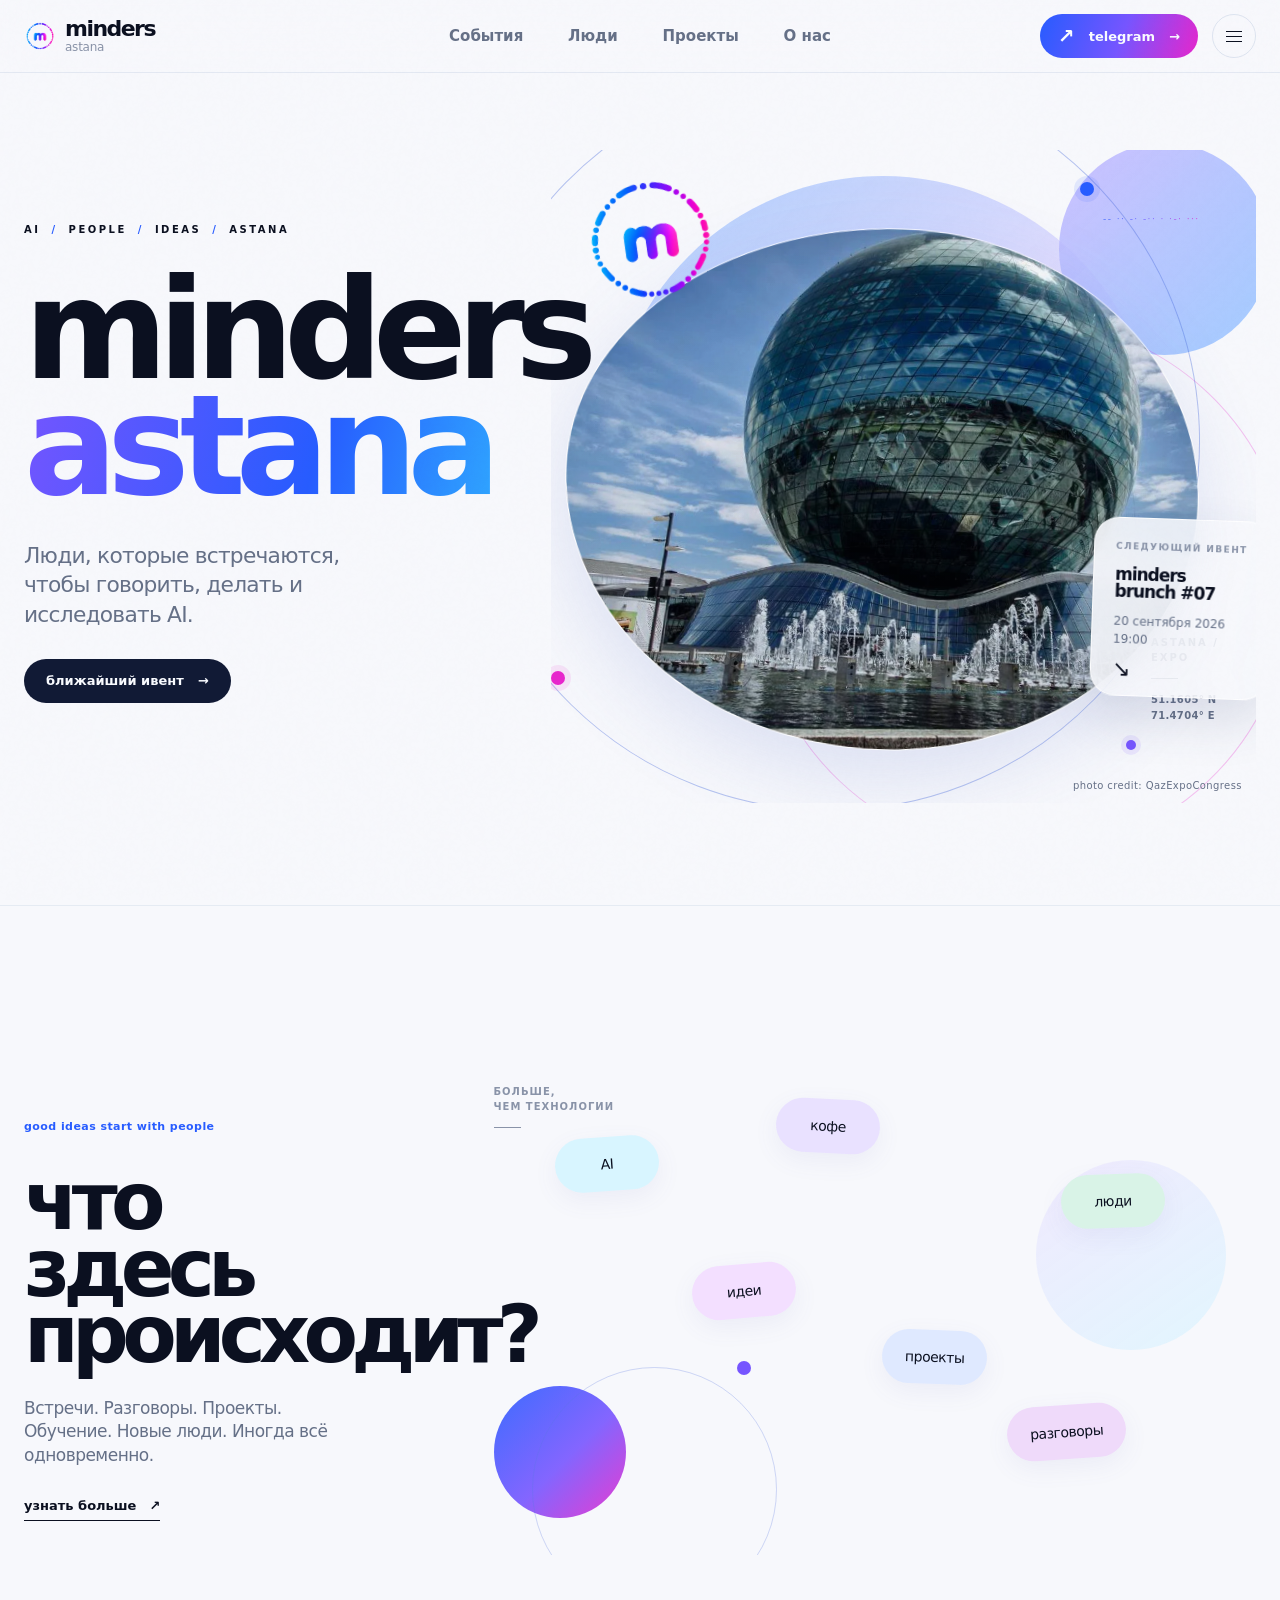
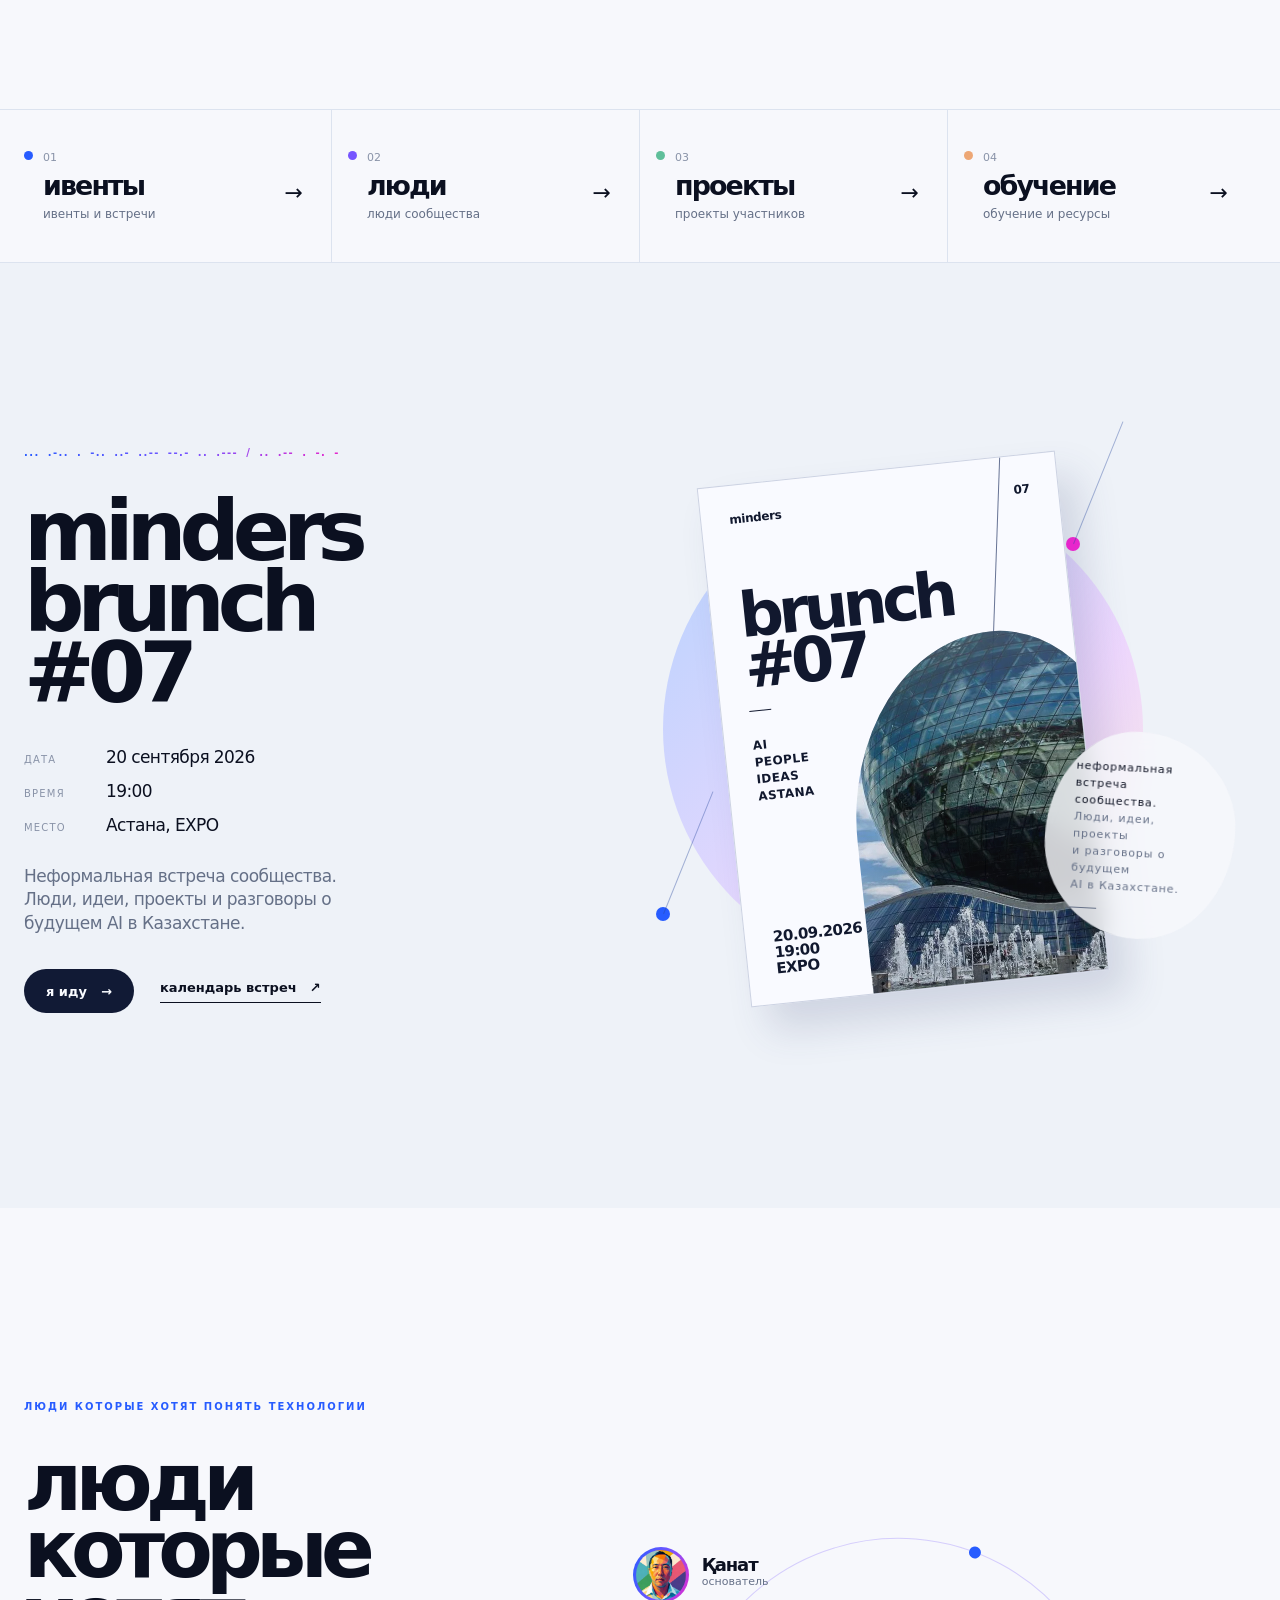
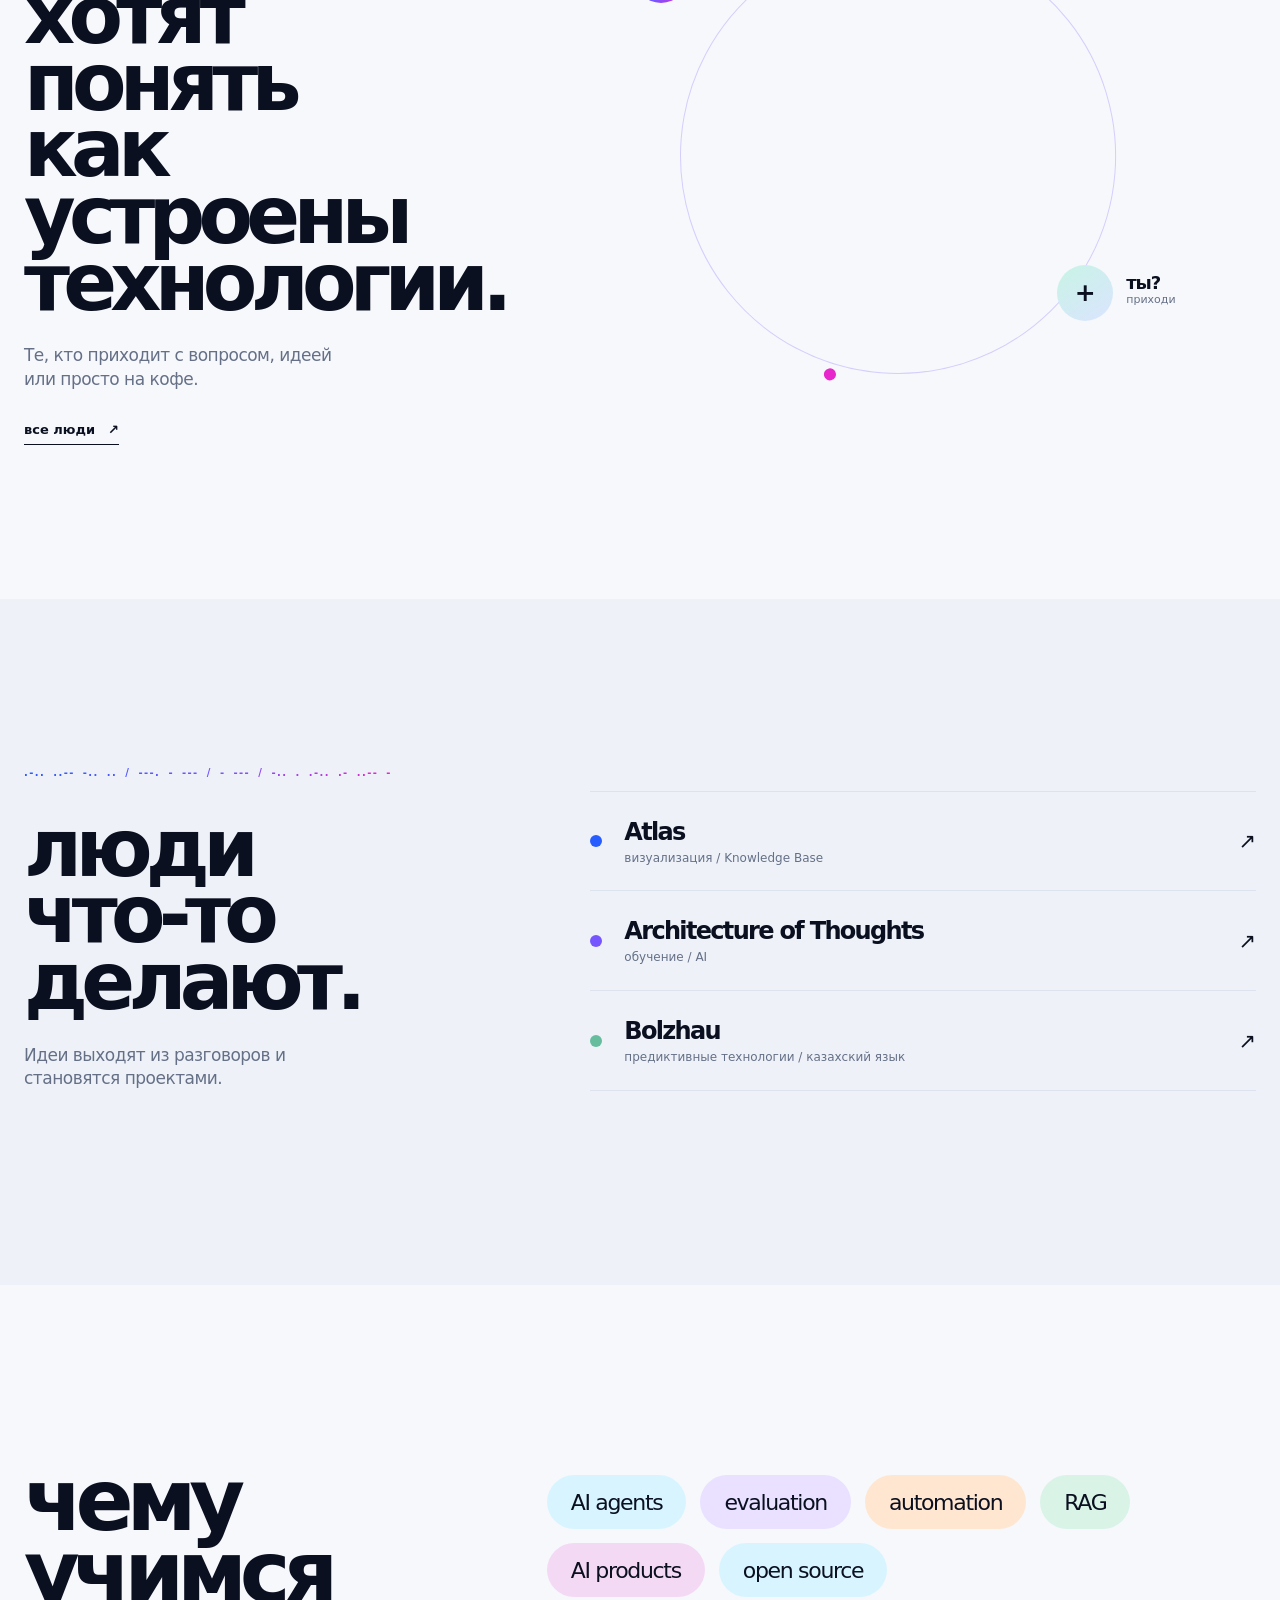
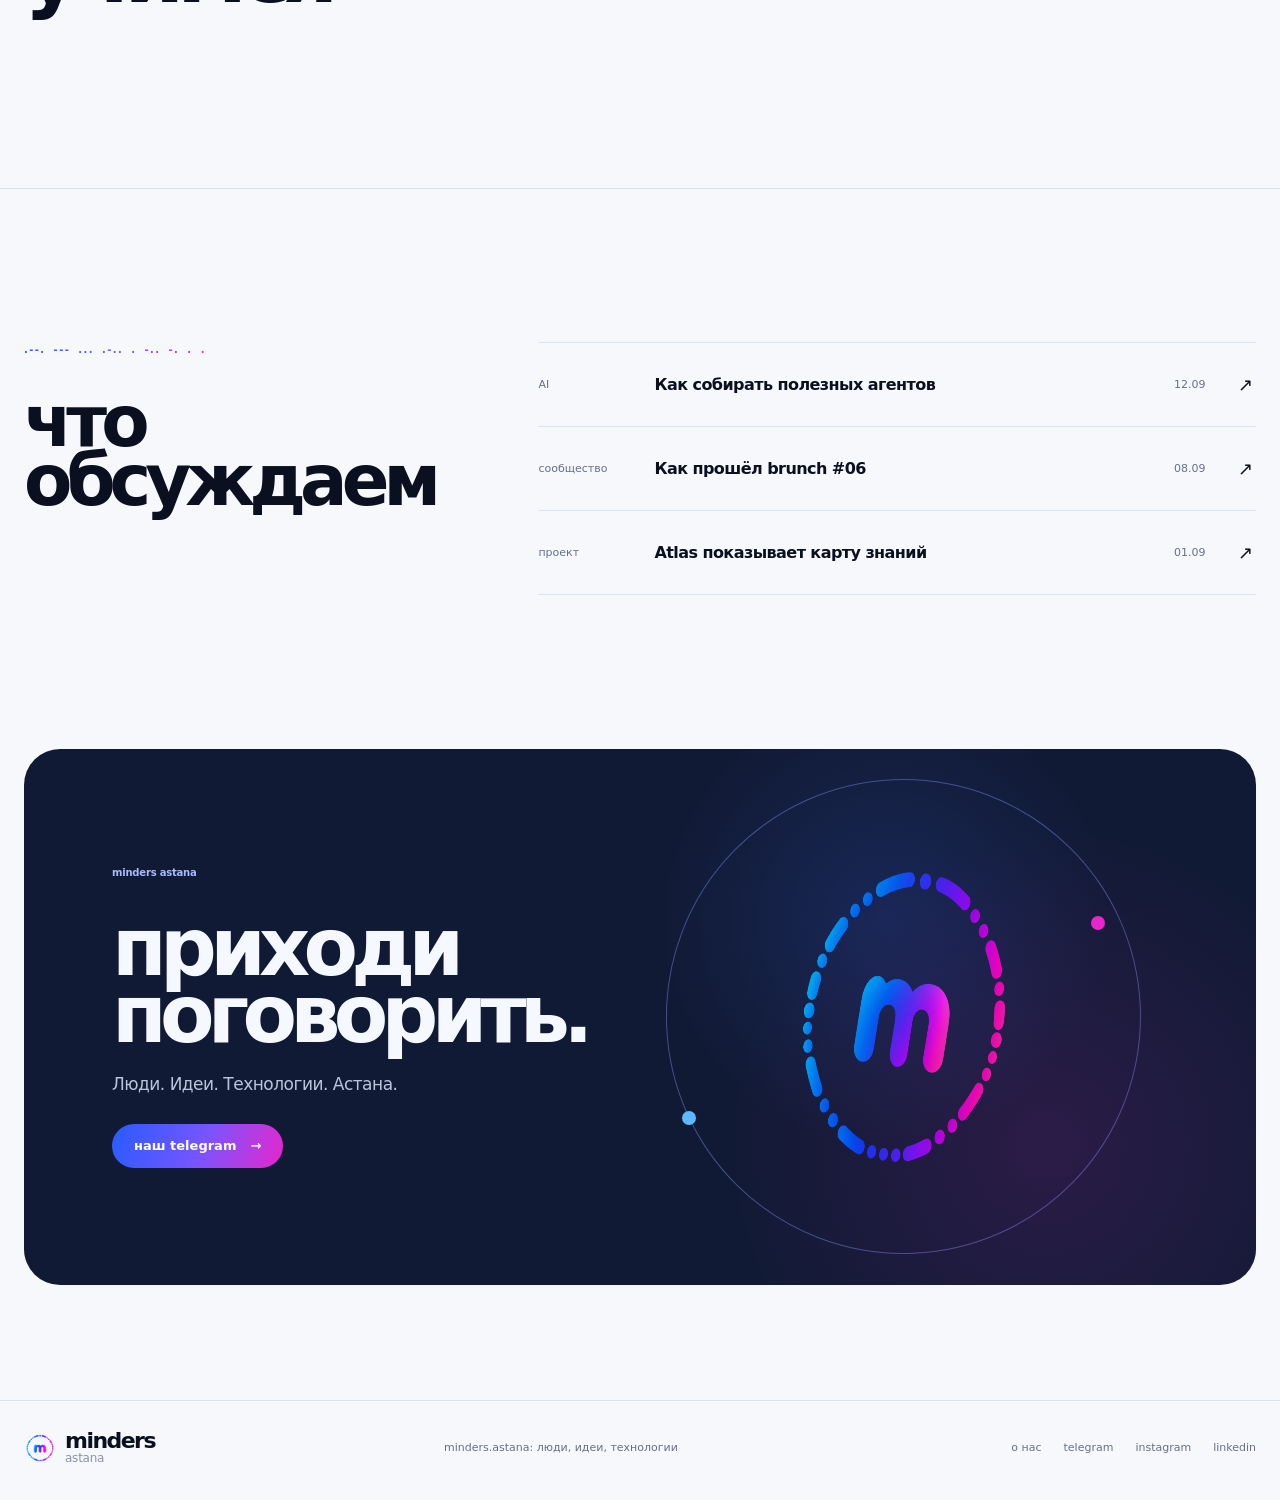
==== commit 2d75c85a: "Use Morse for section labels" ====
--- a/index.html
+++ b/index.html
@@ -136,7 +136,7 @@
       <section id="event" class="event-section section-reveal" aria-labelledby="event-title">
         <div class="container event-grid">
           <div class="event-copy">
-            <p class="section-kicker">следующий ивент</p>
+            <p class="section-kicker morse-kicker" data-morse-label="следующий ивент"><span class="sr-only">следующий ивент</span><span class="morse-kicker-code" data-morse-code aria-hidden="true"></span></p>
             <h2 id="event-title">minders<br>brunch #07</h2>
             <dl class="event-meta">
               <div><dt>дата</dt><dd>20 сентября 2026</dd></div>
@@ -186,7 +186,7 @@
       <section class="projects-section section-reveal" aria-labelledby="projects-title">
         <div class="container projects-grid">
           <div class="projects-heading">
-            <p class="section-kicker">люди что-то делают</p>
+            <p class="section-kicker morse-kicker" data-morse-label="люди что-то делают"><span class="sr-only">люди что-то делают</span><span class="morse-kicker-code" data-morse-code aria-hidden="true"></span></p>
             <h2 id="projects-title">люди<br>что-то делают.</h2>
             <p class="section-lede">Идеи выходят из разговоров и становятся проектами.</p>
           </div>
@@ -214,7 +214,7 @@
       <section class="latest-section section-reveal" aria-labelledby="latest-title">
         <div class="container latest-grid">
           <div>
-            <p class="section-kicker">последнее</p>
+            <p class="section-kicker morse-kicker" data-morse-label="последнее"><span class="sr-only">последнее</span><span class="morse-kicker-code" data-morse-code aria-hidden="true"></span></p>
             <h2 id="latest-title">что обсуждаем</h2>
           </div>
           <div class="latest-list" data-collection="news" data-limit="3">
--- a/styles.css
+++ b/styles.css
@@ -1671,6 +1671,34 @@
   text-transform: none;
 }
 
+.page-morse {
+  display: block;
+  text-transform: none;
+}
+
+.page-morse-code,
+.morse-kicker-code {
+  display: inline-block;
+  max-width: 100%;
+  color: transparent;
+  background: var(--brand-gradient);
+  -webkit-background-clip: text;
+  background-clip: text;
+  font-size: 11px;
+  letter-spacing: .16em;
+  line-height: 1.5;
+  word-spacing: .32em;
+}
+
+.morse-kicker {
+  text-transform: none;
+}
+
+.morse-kicker-code {
+  font-size: 10px;
+  letter-spacing: .14em;
+}
+
 .page-title {
   font-size: clamp(4rem, 9vw, 9.3rem);
 }
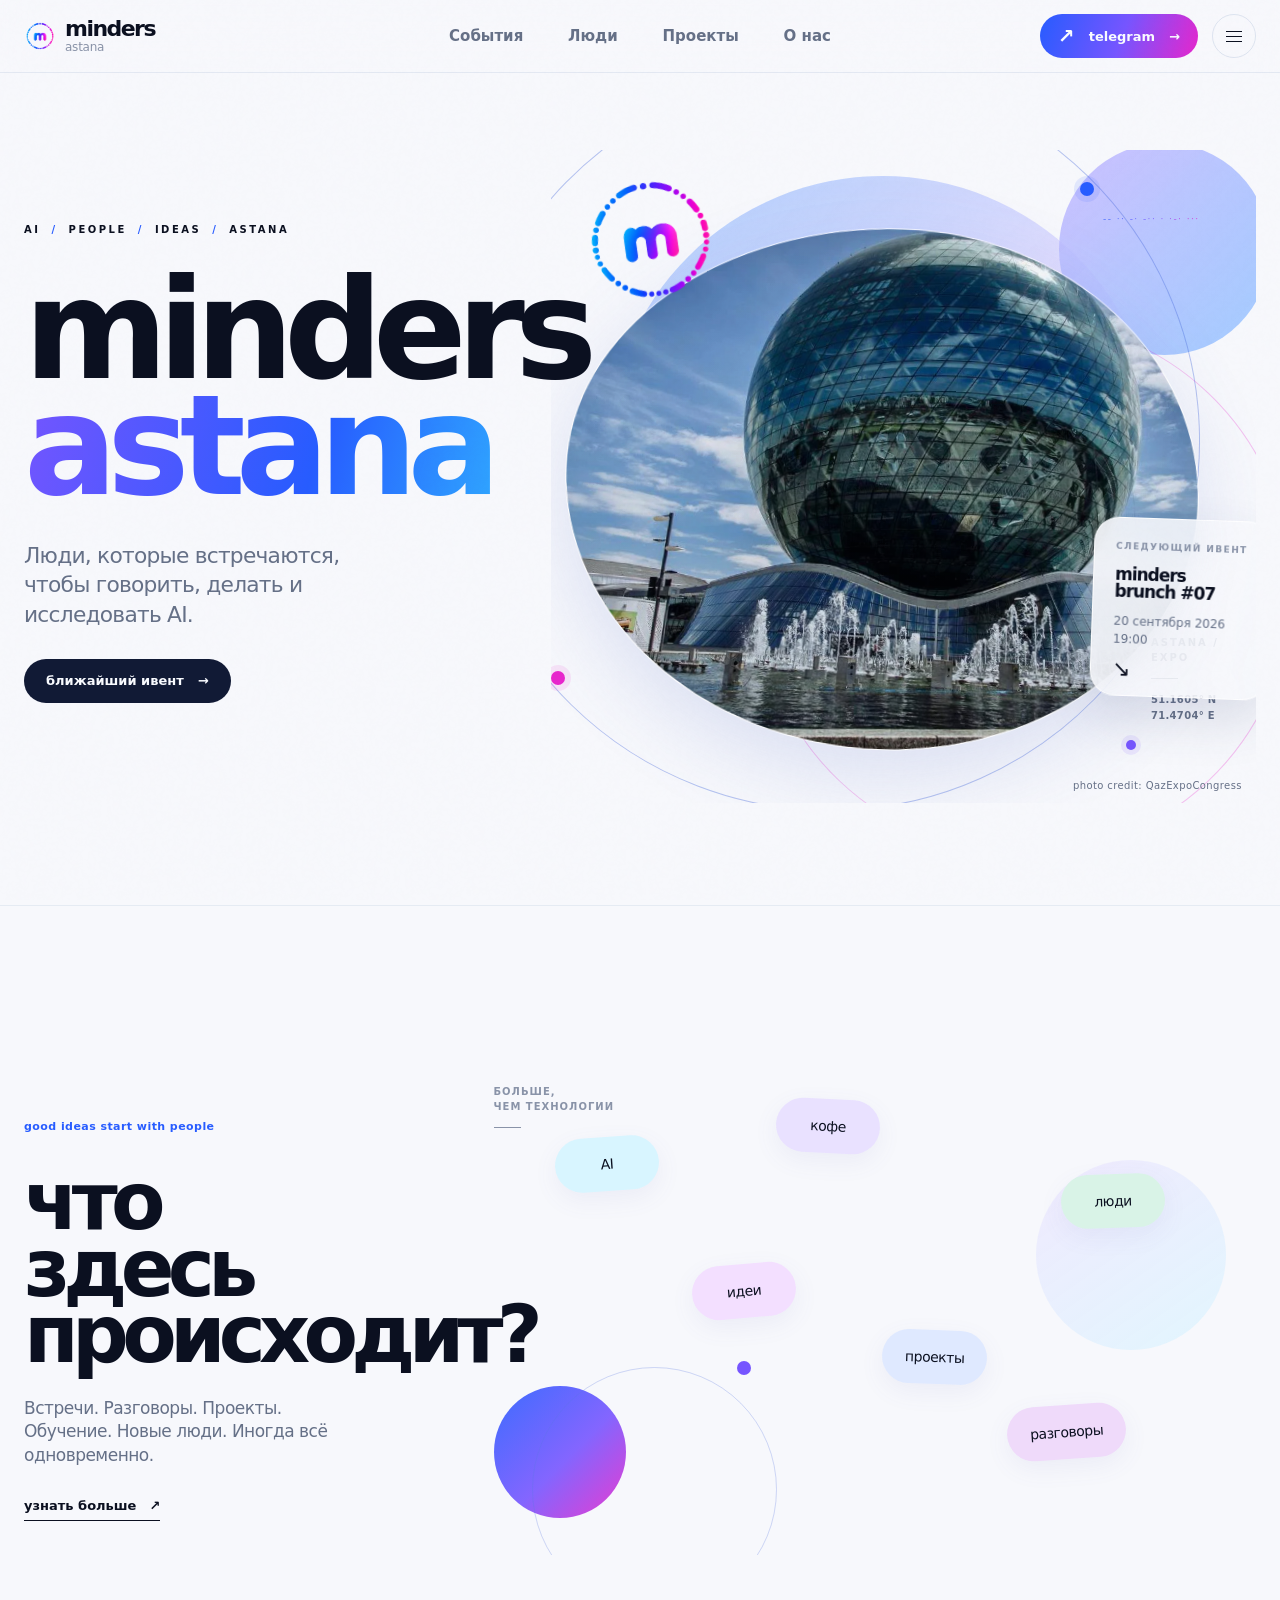
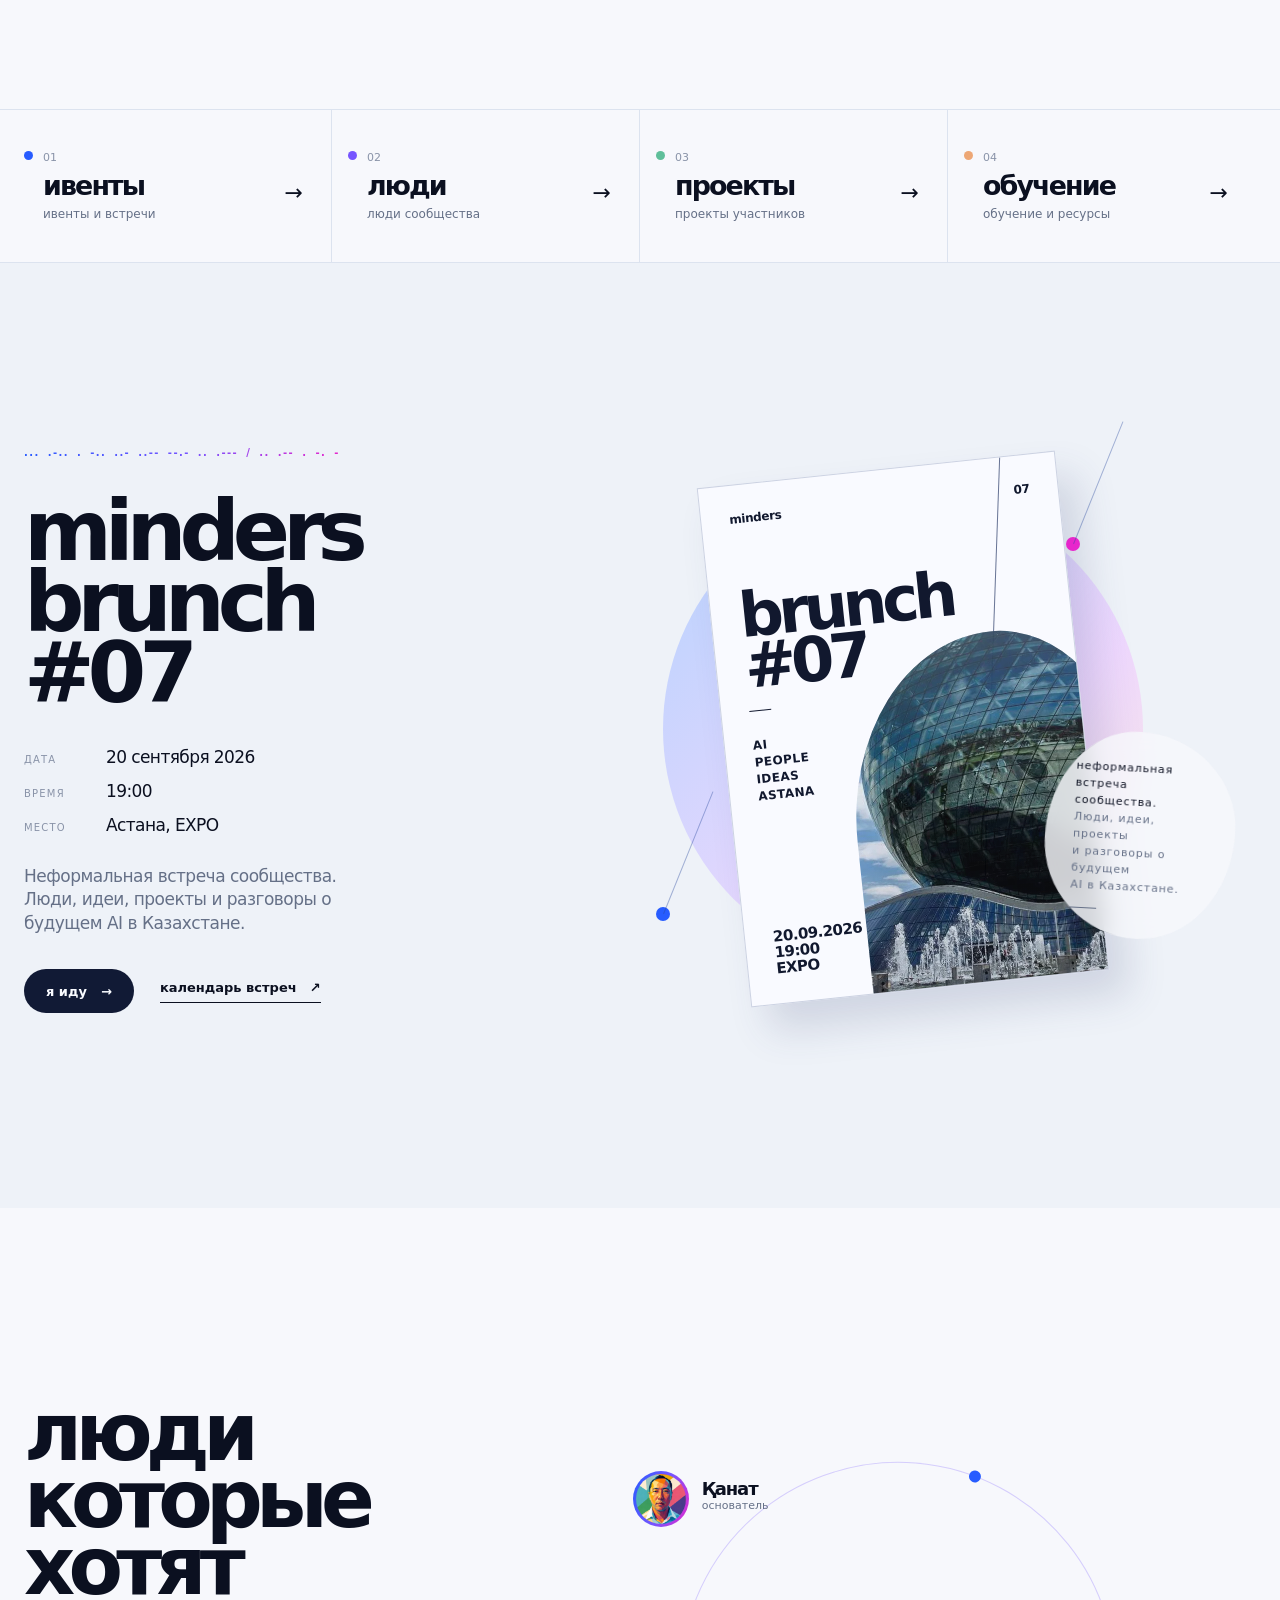
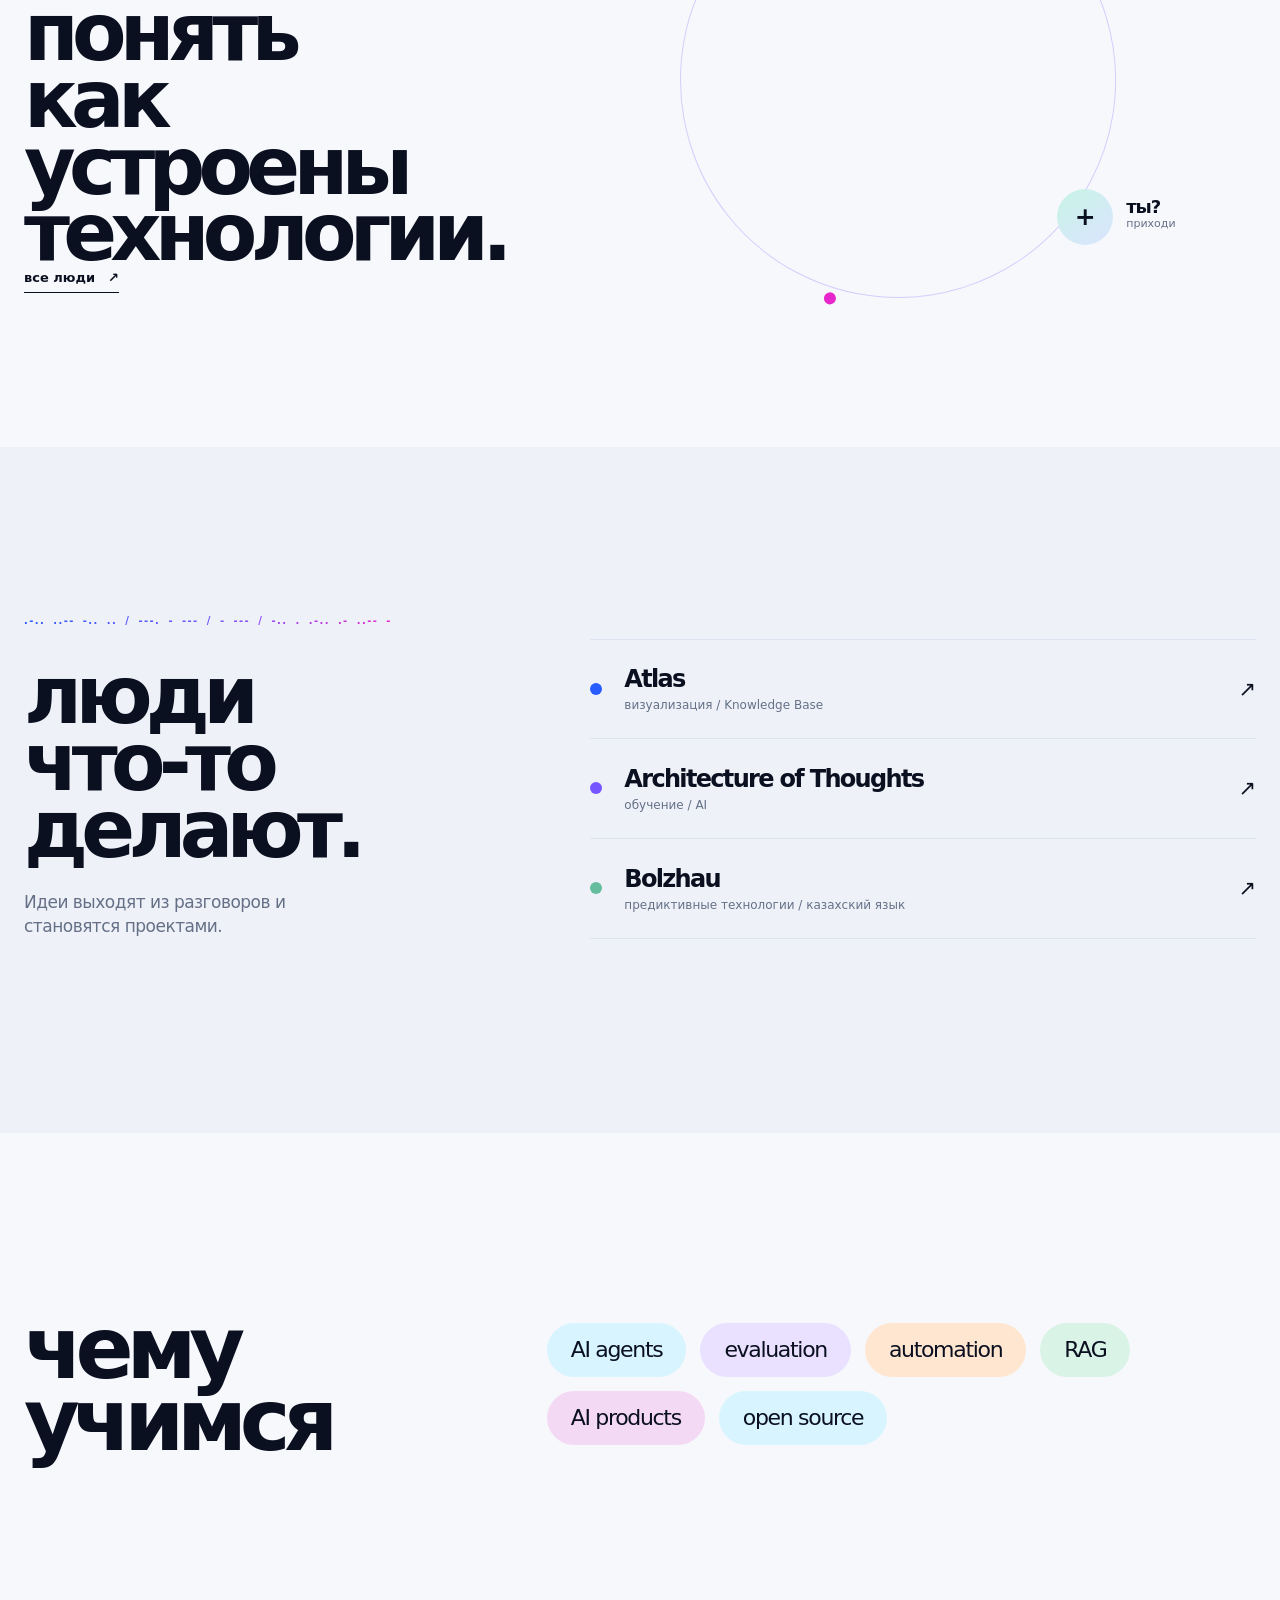
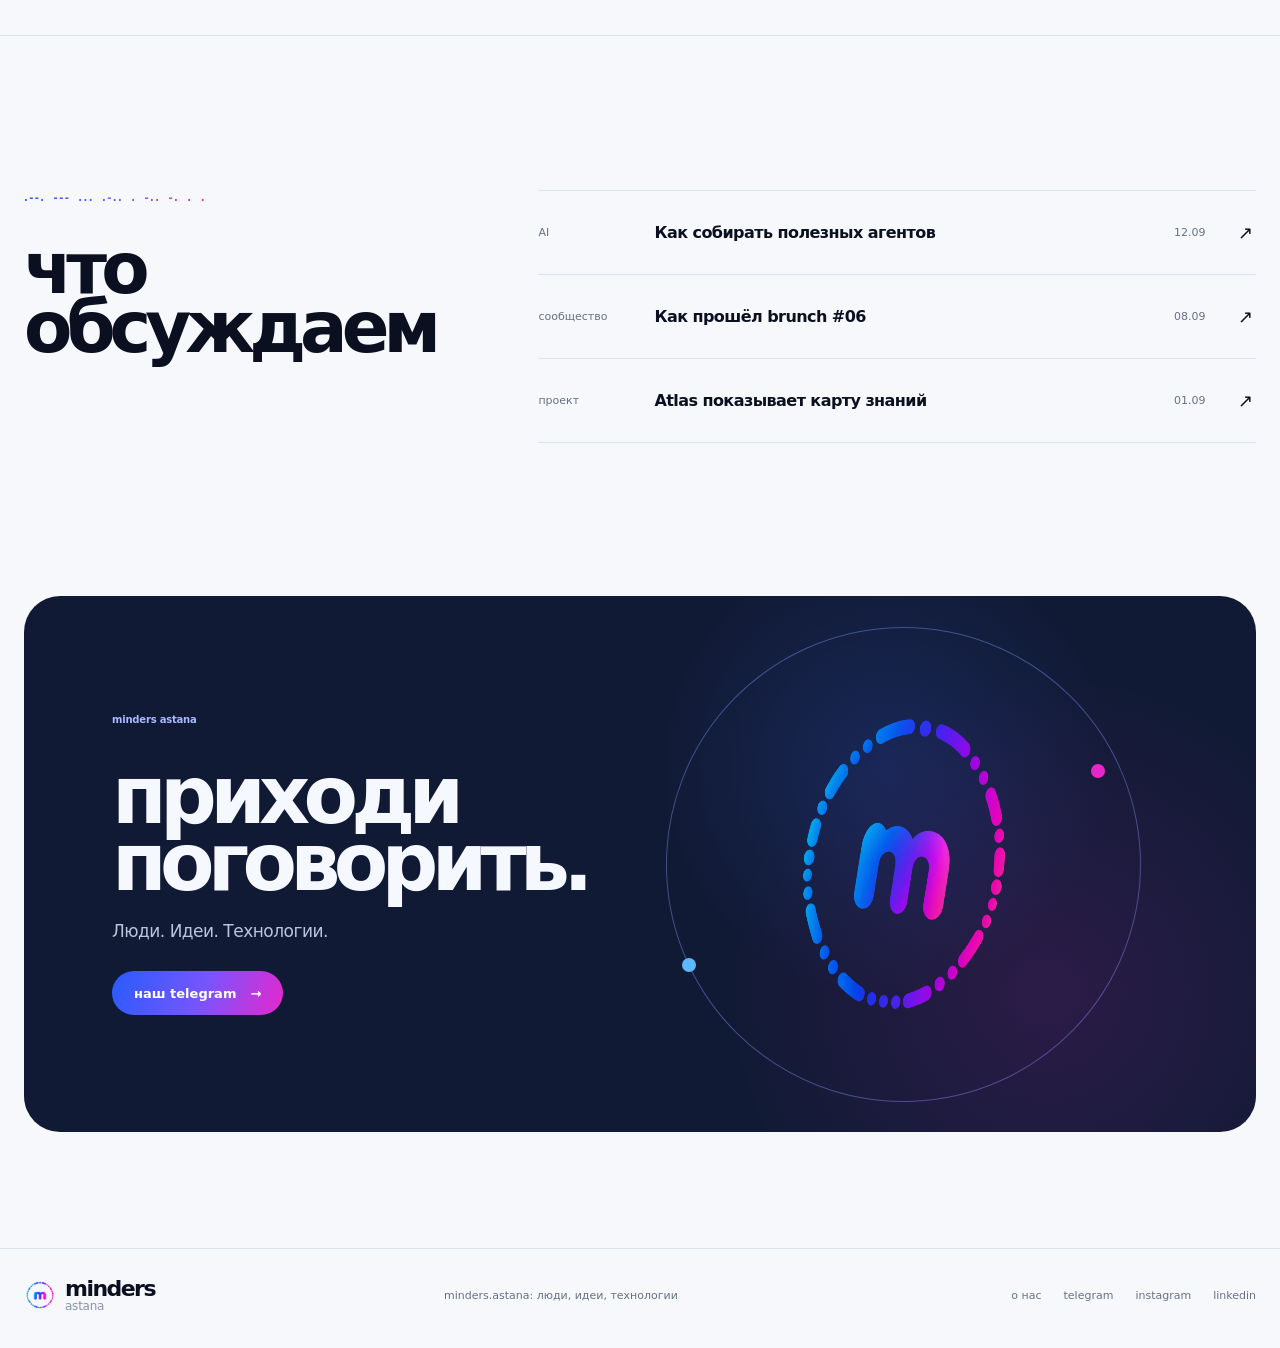
==== commit ffb5de5f: "Add latest event and trim AI copy" ====
--- a/index.html
+++ b/index.html
@@ -170,9 +170,7 @@
       <section class="people-section section-reveal" aria-labelledby="people-title">
         <div class="container people-grid">
           <div>
-            <p class="section-kicker">люди которые хотят понять технологии</p>
             <h2 id="people-title">люди<br>которые хотят понять<br>как устроены технологии.</h2>
-            <p class="section-lede">Те, кто приходит с вопросом, идеей или просто на кофе.</p>
             <a class="text-link" href="people.html">все люди <span aria-hidden="true">↗</span></a>
           </div>
           <div class="people-constellation" aria-label="Участники minders astana">
@@ -231,7 +229,7 @@
             <div class="invite-copy">
               <p class="section-kicker brand-kicker">minders astana</p>
               <h2 id="invite-title">приходи<br>поговорить.</h2>
-              <p>Люди. Идеи. Технологии. Астана.</p>
+              <p>Люди. Идеи. Технологии.</p>
               <a class="button button-light" href="https://t.me/+SoZBXVPxmp1mYjRi" target="_blank" rel="noreferrer">наш telegram <span aria-hidden="true">→</span></a>
             </div>
             <div class="invite-art" aria-hidden="true">
--- a/styles.css
+++ b/styles.css
@@ -2409,11 +2409,23 @@
   margin-top: clamp(48px, 7vw, 90px);
 }
 
+.about-person-profile-alt {
+  margin-top: clamp(70px, 10vw, 138px);
+  padding-top: clamp(42px, 6vw, 72px);
+  border-top: 1px solid var(--line);
+}
+
+.about-person-profile-alt .people-portrait-card {
+  justify-self: end;
+}
+
 .people-portrait-card {
   position: relative;
   width: min(100%, 460px);
+  aspect-ratio: 1;
   justify-self: start;
   padding: 16px;
+  border-radius: 50%;
   background: linear-gradient(145deg, color-mix(in srgb, var(--cyan) 58%, var(--paper)), color-mix(in srgb, var(--lavender) 82%, var(--paper)) 52%, color-mix(in srgb, var(--peach) 42%, var(--paper)));
   box-shadow: 18px 20px 0 color-mix(in srgb, var(--pink) 18%, transparent);
   transform: rotate(-2.2deg);
@@ -2428,8 +2440,8 @@
 
 .people-portrait-card::before {
   inset: 8px;
+  border-radius: 50%;
   border: 1px solid color-mix(in srgb, var(--violet) 60%, transparent);
-  clip-path: polygon(0 0, 78% 0, 100% 22%, 100% 100%, 22% 100%, 0 78%);
 }
 
 .people-portrait-card::after {
@@ -2448,7 +2460,27 @@
   width: 100%;
   aspect-ratio: 1;
   object-fit: cover;
+  border-radius: 50%;
   border: 1px solid rgba(11, 16, 32, .16);
+}
+
+.people-portrait-placeholder {
+  display: grid;
+  place-items: center;
+  background: linear-gradient(145deg, color-mix(in srgb, var(--lavender) 86%, var(--paper)), color-mix(in srgb, var(--cyan) 58%, var(--paper)) 52%, color-mix(in srgb, var(--pink) 38%, var(--paper)));
+}
+
+.people-portrait-initial {
+  position: relative;
+  z-index: 1;
+  color: transparent;
+  background: var(--brand-gradient);
+  -webkit-background-clip: text;
+  background-clip: text;
+  font-size: clamp(120px, 17vw, 220px);
+  font-weight: 650;
+  letter-spacing: -.12em;
+  line-height: .8;
 }
 
 .people-portrait-signal,
@@ -2473,6 +2505,7 @@
   right: 24px;
   bottom: 25px;
   padding: 6px 8px;
+  border-radius: 999px;
   background: color-mix(in srgb, var(--paper) 84%, transparent);
 }
 
@@ -2492,11 +2525,19 @@
   line-height: .9;
 }
 
-.about-person-copy > p:not(.section-kicker):not(.about-person-note) {
+.about-person-copy > p:not(.section-kicker):not(.about-person-note):not(.about-person-role) {
   margin: 28px 0 24px;
   color: var(--muted);
   font-size: 17px;
   line-height: 1.45;
+}
+
+.about-person-role {
+  margin: 16px 0 0;
+  color: var(--violet);
+  font-size: 14px;
+  font-weight: 650;
+  letter-spacing: -.02em;
 }
 
 .person-link {
@@ -2523,6 +2564,32 @@
   line-height: 1.45;
 }
 
+.about-person-highlights {
+  display: grid;
+  gap: 12px;
+  margin: 30px 0 0;
+  padding: 0;
+  color: var(--muted);
+  font-size: 14px;
+  line-height: 1.42;
+  list-style: none;
+}
+
+.about-person-highlights li {
+  display: grid;
+  grid-template-columns: 12px minmax(0, 1fr);
+  gap: 10px;
+  align-items: start;
+}
+
+.about-person-highlights li::before {
+  content: "";
+  width: 10px;
+  height: 1px;
+  margin-top: .65em;
+  background: var(--brand-gradient);
+}
+
 .person-list-row {
   grid-template-columns: 90px minmax(0, 1fr) 110px 22px;
 }
@@ -2532,6 +2599,8 @@
   height: 72px;
   display: block;
   padding: 4px;
+  border-radius: 50%;
+  overflow: hidden;
   background: var(--brand-gradient);
   transform: rotate(-2deg);
 }
@@ -2539,6 +2608,7 @@
 .person-list-portrait img {
   width: 100%;
   height: 100%;
+  border-radius: 50%;
   object-fit: cover;
 }
 
@@ -3474,6 +3544,9 @@
   .people-portrait-card {
     width: min(88vw, 390px);
   }
+  .about-person-profile-alt .people-portrait-card {
+    justify-self: start;
+  }
   .about-person-copy h3 {
     font-size: clamp(44px, 15vw, 68px);
   }
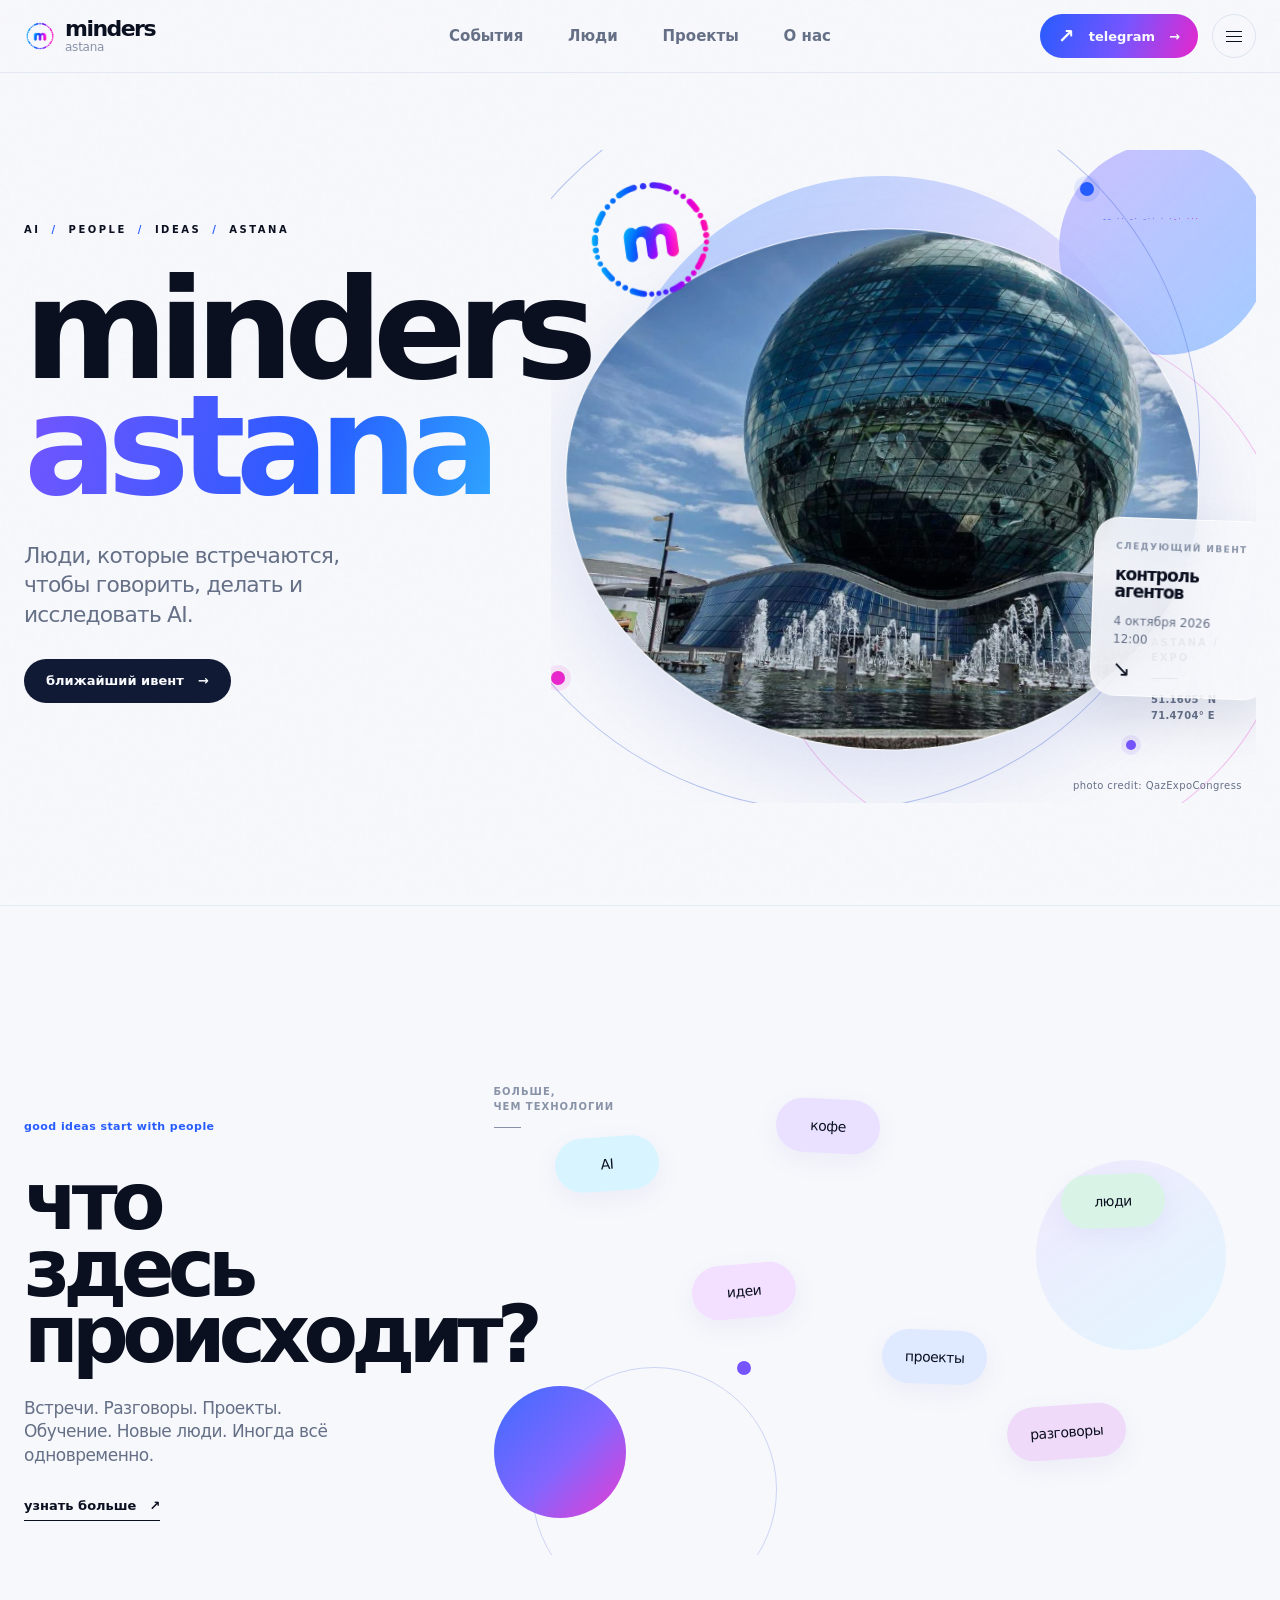
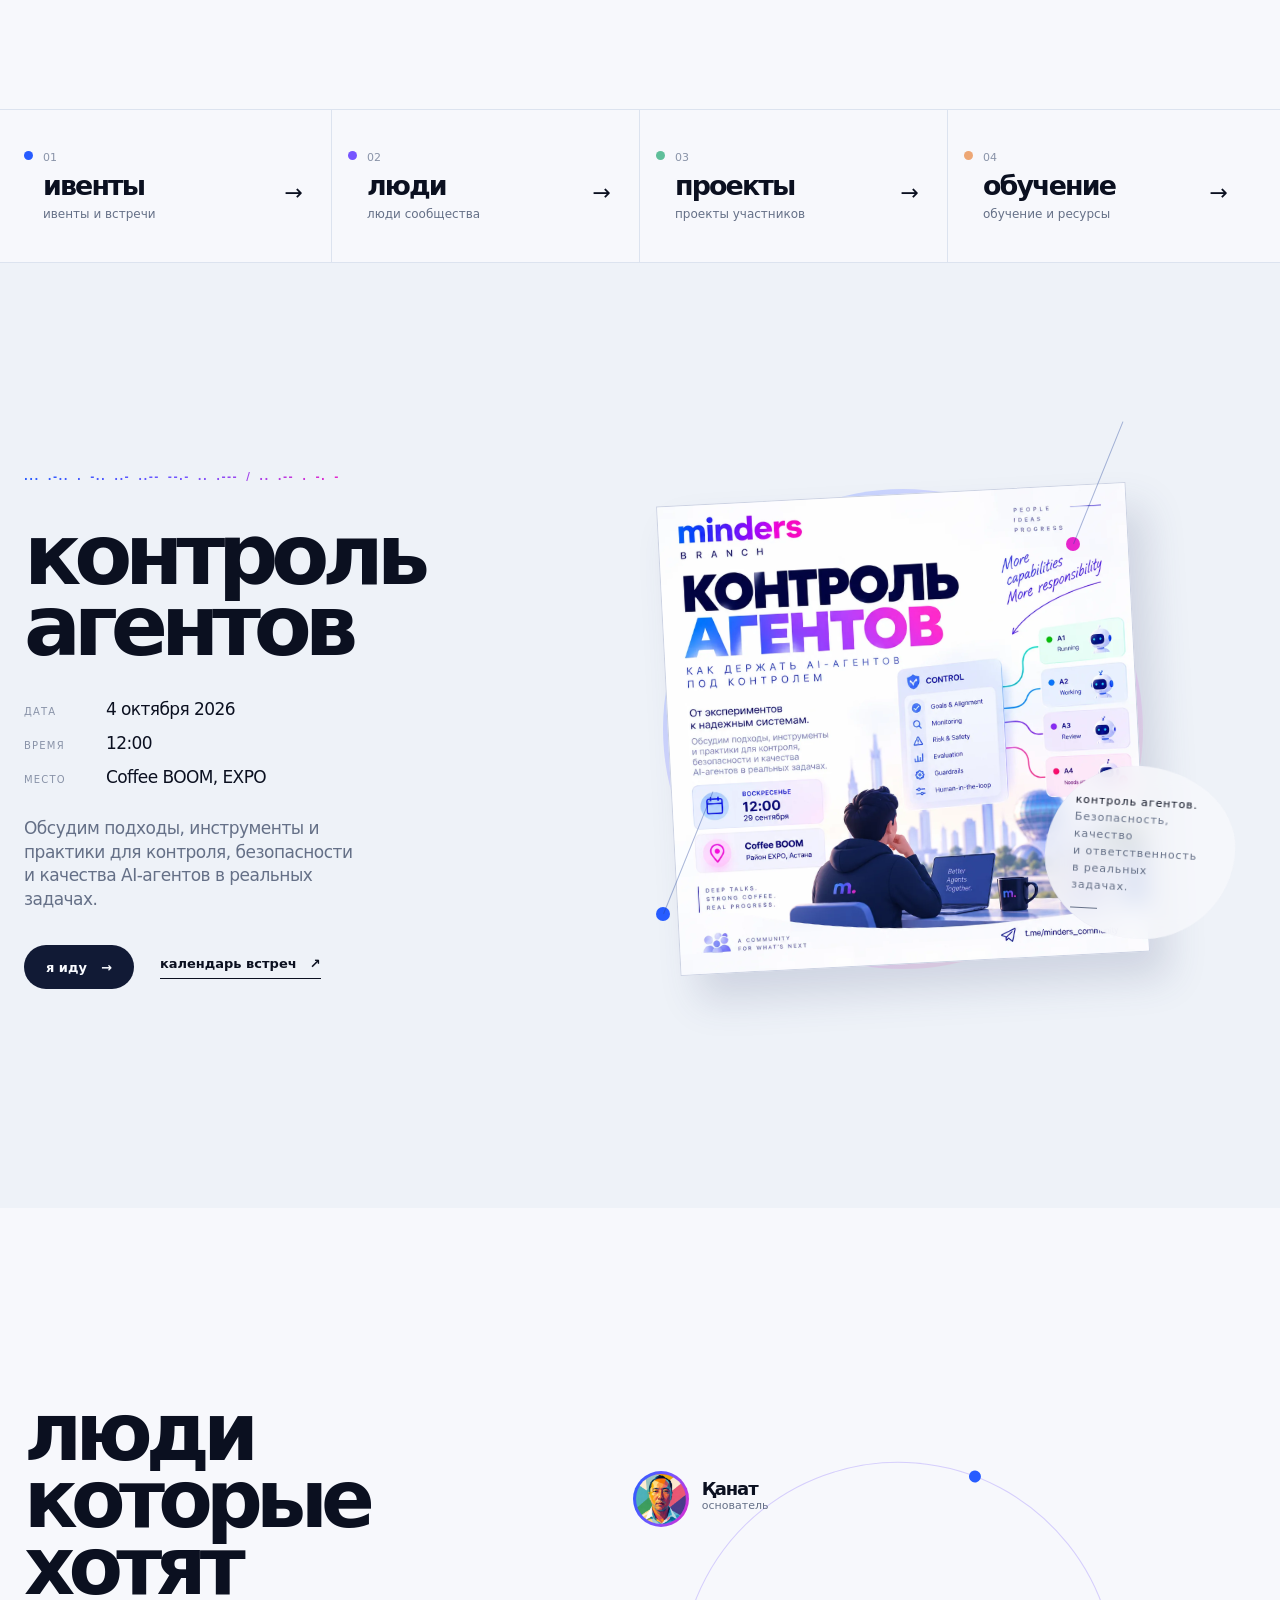
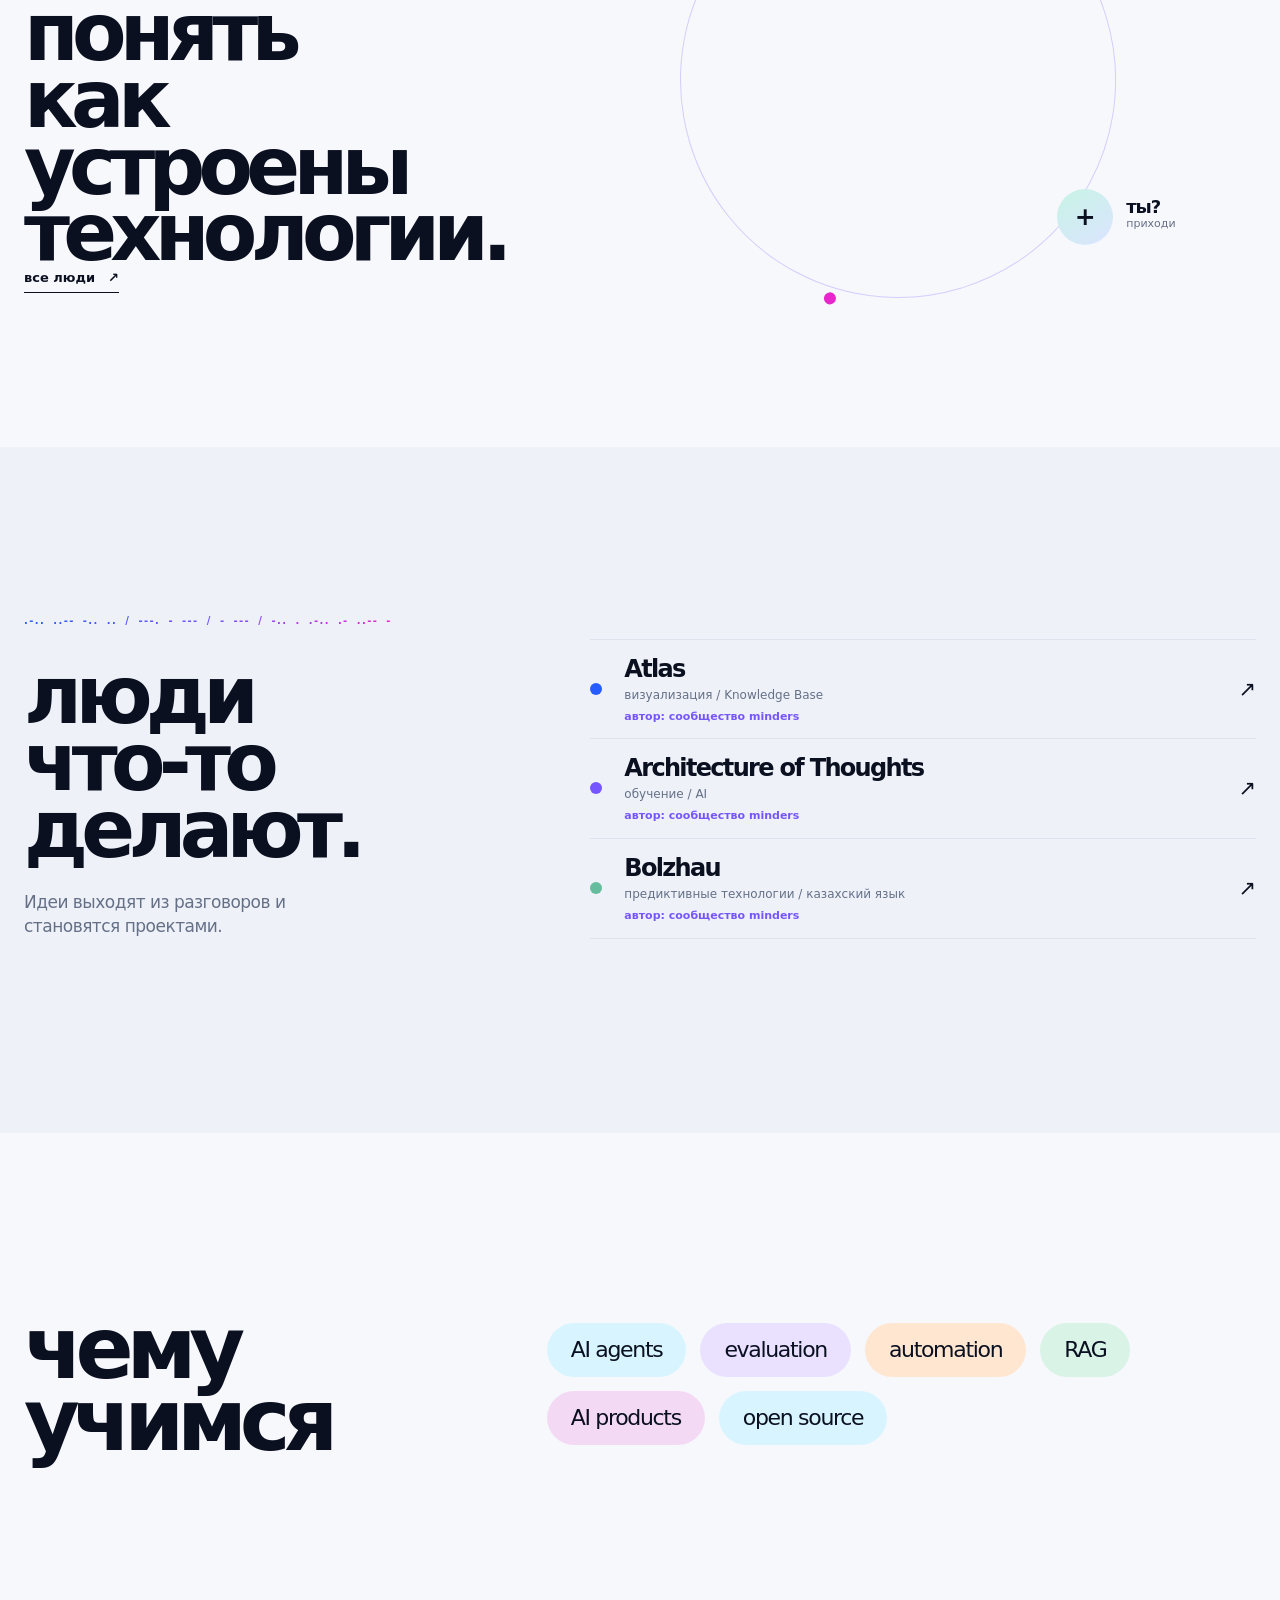
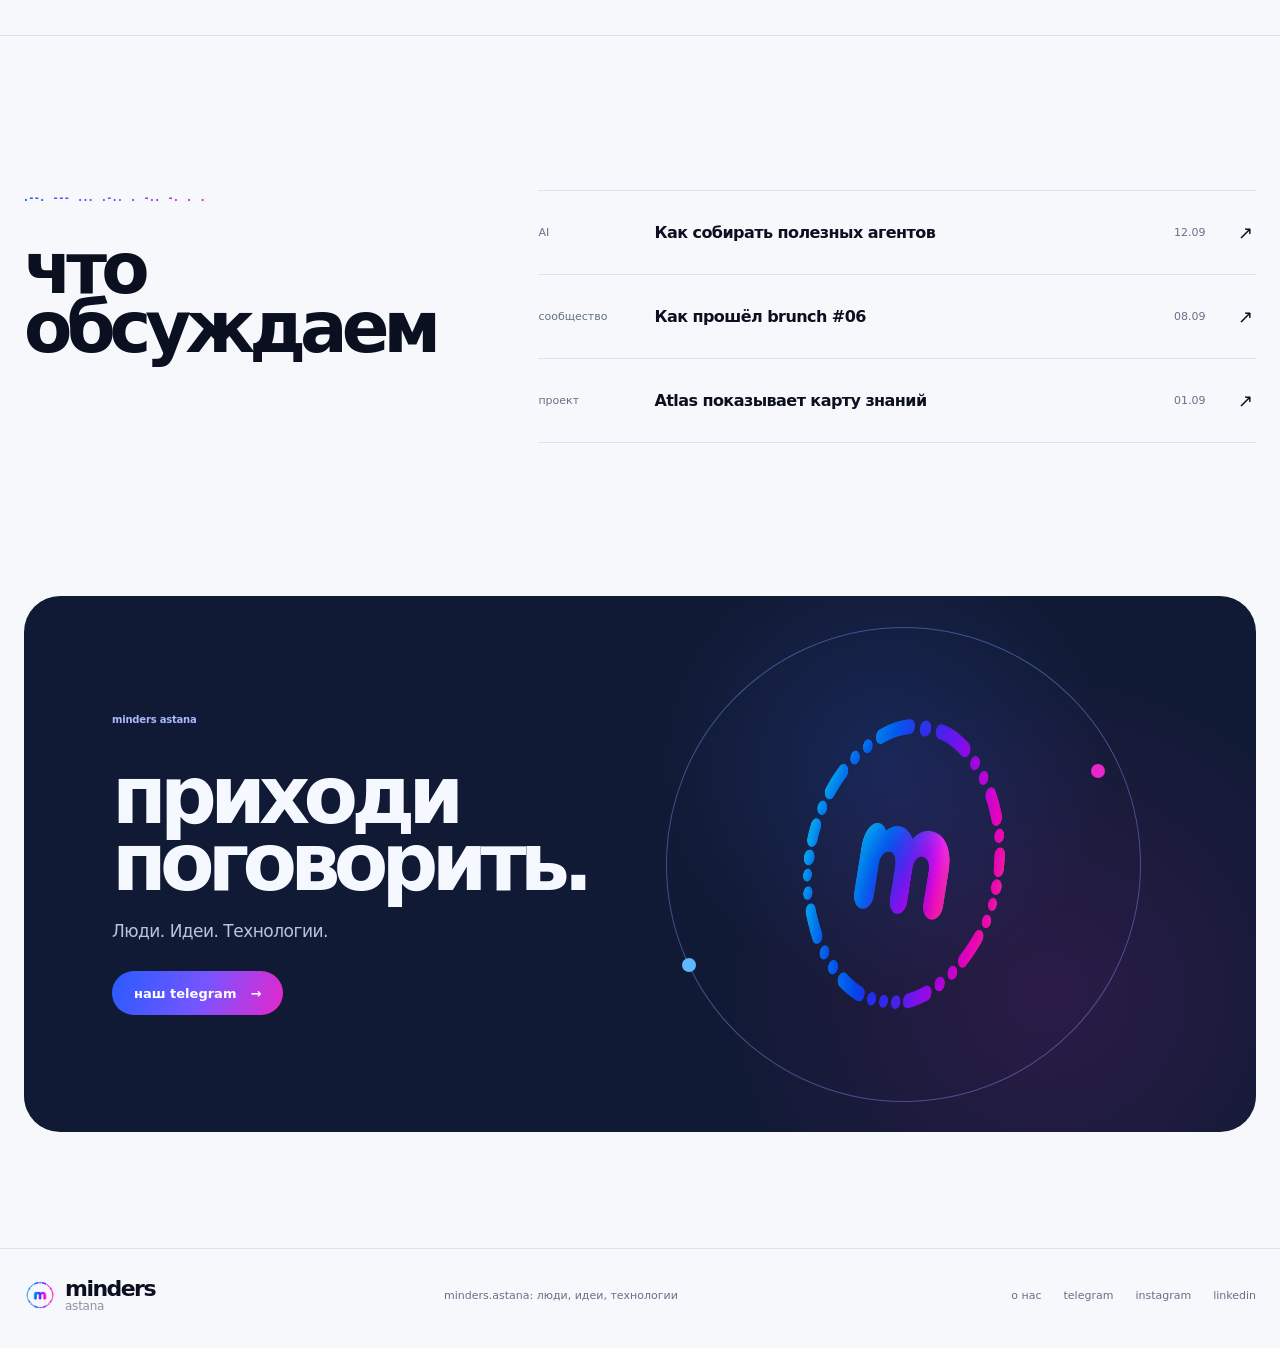
==== commit d5b4d24f: "Add October event and refresh community content" ====
--- a/index.html
+++ b/index.html
@@ -15,7 +15,7 @@
     <meta property="og:url" content="https://minders.kz/">
     <link rel="icon" type="image/png" href="assets/minders-logo.png">
     <link rel="manifest" href="manifest.webmanifest">
-    <link rel="stylesheet" href="styles.css">
+    <link rel="stylesheet" href="styles.css?v=20260913-1">
   </head>
   <body>
     <header class="site-header">
@@ -93,8 +93,8 @@
             <span class="morse-note" aria-hidden="true">-- ·· -· -·· · ·-· ···</span>
             <a class="hero-event" href="#event">
               <span class="hero-event-label">следующий ивент</span>
-              <strong>minders<br>brunch #07</strong>
-              <small>20 сентября 2026<br>19:00</small>
+              <strong>контроль<br>агентов</strong>
+              <small>4 октября 2026<br>12:00</small>
               <em aria-hidden="true">↘</em>
             </a>
           </div>
@@ -137,32 +137,27 @@
         <div class="container event-grid">
           <div class="event-copy">
             <p class="section-kicker morse-kicker" data-morse-label="следующий ивент"><span class="sr-only">следующий ивент</span><span class="morse-kicker-code" data-morse-code aria-hidden="true"></span></p>
-            <h2 id="event-title">minders<br>brunch #07</h2>
+            <h2 id="event-title">контроль<br>агентов</h2>
             <dl class="event-meta">
-              <div><dt>дата</dt><dd>20 сентября 2026</dd></div>
-              <div><dt>время</dt><dd>19:00</dd></div>
-              <div><dt>место</dt><dd>Астана, EXPO</dd></div>
+              <div><dt>дата</dt><dd>4 октября 2026</dd></div>
+              <div><dt>время</dt><dd>12:00</dd></div>
+              <div><dt>место</dt><dd>Coffee BOOM, EXPO</dd></div>
             </dl>
-            <p class="event-description">Неформальная встреча сообщества. Люди, идеи, проекты и разговоры о будущем AI в Казахстане.</p>
+            <p class="event-description">Обсудим подходы, инструменты и практики для контроля, безопасности и качества AI-агентов в реальных задачах.</p>
             <div class="event-actions">
-              <a class="button button-dark" href="events.html#calendar">я иду <span aria-hidden="true">→</span></a>
+              <a class="button button-dark" href="events.html#2026-10-04-focused-control-of-agents">я иду <span aria-hidden="true">→</span></a>
               <a class="text-link" href="events.html#calendar">календарь встреч <span aria-hidden="true">↗</span></a>
             </div>
           </div>
-          <div class="poster-stage" aria-label="Постер minders brunch #07">
+          <div class="poster-stage" aria-label="Постер события «Контроль агентов»">
             <div class="poster-aura" aria-hidden="true"></div>
             <div class="poster-signal poster-signal-one" aria-hidden="true"></div>
             <div class="poster-signal poster-signal-two" aria-hidden="true"></div>
-            <article class="event-poster">
-              <div class="poster-top"><span>minders</span><span>07</span></div>
-              <h3>brunch<br>#07</h3>
-              <span class="poster-rule"></span>
-              <p>AI<br>PEOPLE<br>IDEAS<br>ASTANA</p>
-              <div class="poster-photo"><img src="assets/expo-sphere-qazexpocongress.webp" alt="" loading="lazy" width="1280" height="853"></div>
-              <strong>20.09.2026<br>19:00<br>EXPO</strong>
-              <small class="poster-credit">photo: QazExpoCongress</small>
+            <article class="event-poster event-poster-image">
+              <img src="assets/control-of-agents.webp" alt="Постер события «Контроль агентов»" width="1254" height="1254" loading="lazy" decoding="async">
+              <small class="poster-credit poster-credit-image">minders branch</small>
             </article>
-            <div class="poster-note"><span>неформальная<br>встреча сообщества.</span><br>Люди, идеи, проекты<br>и разговоры о будущем<br>AI в Казахстане.<i></i></div>
+            <div class="poster-note"><span>контроль агентов.</span><br>Безопасность, качество<br>и ответственность<br>в реальных задачах.<i></i></div>
           </div>
         </div>
       </section>
@@ -189,9 +184,9 @@
             <p class="section-lede">Идеи выходят из разговоров и становятся проектами.</p>
           </div>
           <div class="project-list" data-collection="projects" data-limit="3">
-            <a class="project-row" href="projects.html#atlas"><span class="project-mark mark-blue"></span><span><strong>Atlas</strong><small>визуализация / Knowledge Base</small></span><b>↗</b></a>
-            <a class="project-row" href="projects.html#architecture-of-thoughts"><span class="project-mark mark-violet"></span><span><strong>Architecture of Thoughts</strong><small>обучение / AI</small></span><b>↗</b></a>
-            <a class="project-row" href="projects.html#bolzhau"><span class="project-mark mark-mint"></span><span><strong>Bolzhau</strong><small>предиктивные технологии / казахский язык</small></span><b>↗</b></a>
+            <a class="project-row" href="projects.html#atlas"><span class="project-mark mark-blue"></span><span><strong>Atlas</strong><small>визуализация / Knowledge Base</small><small class="project-author">автор: сообщество minders</small></span><b>↗</b></a>
+            <a class="project-row" href="projects.html#architecture-of-thoughts"><span class="project-mark mark-violet"></span><span><strong>Architecture of Thoughts</strong><small>обучение / AI</small><small class="project-author">автор: Артур Магдалянов</small></span><b>↗</b></a>
+            <a class="project-row" href="projects.html#bolzhau"><span class="project-mark mark-mint"></span><span><strong>Bolzhau</strong><small>предиктивные технологии / казахский язык</small><small class="project-author">автор: Қанат Базаралы</small></span><b>↗</b></a>
           </div>
         </div>
       </section>
@@ -250,6 +245,6 @@
         <div class="footer-links"><a href="about.html">о нас</a><a href="https://t.me/+SoZBXVPxmp1mYjRi" target="_blank" rel="noreferrer">telegram</a><a href="#">instagram</a><a href="#">linkedin</a></div>
       </div>
     </footer>
-    <script src="script.js" defer></script>
+    <script src="script.js?v=20260913-1" defer></script>
   </body>
 </html>
--- a/styles.css
+++ b/styles.css
@@ -1152,6 +1152,38 @@
   box-shadow: 18px 38px 48px rgba(61, 72, 118, .21);
 }
 
+.event-poster-image {
+  width: min(470px, 78vw);
+  aspect-ratio: 1;
+  padding: 0;
+  transform: rotate(-3deg);
+}
+
+.event-poster-image:hover {
+  transform: translateY(-10px) rotate(-1deg);
+}
+
+.event-poster-image::after {
+  display: none;
+}
+
+.event-poster-image > img {
+  width: 100%;
+  height: 100%;
+  display: block;
+  object-fit: cover;
+}
+
+.poster-credit-image {
+  right: 14px;
+  bottom: 12px;
+  padding: 4px 7px;
+  border-radius: 999px;
+  background: rgba(249, 250, 255, .78);
+  color: rgba(17, 24, 46, .74);
+  transform: none;
+}
+
 .event-poster::after {
   content: "";
   position: absolute;
@@ -1342,6 +1374,9 @@
 .person span {
   width: 56px;
   height: 56px;
+  aspect-ratio: 1 / 1;
+  min-width: 0;
+  min-height: 0;
   grid-row: 1 / span 2;
   display: grid;
   place-items: center;
@@ -1381,6 +1416,8 @@
 .person-one span img {
   width: 100%;
   height: 100%;
+  aspect-ratio: 1 / 1;
+  display: block;
   border-radius: inherit;
   object-fit: cover;
 }
@@ -1447,9 +1484,141 @@
   font-size: 12px;
 }
 
+.project-row .project-author,
+.page-list-row .project-author {
+  margin-top: 8px;
+  color: var(--violet);
+  font-size: 11px;
+  font-weight: 650;
+}
+
 .project-row b {
   font-size: 21px;
   font-weight: 400;
+}
+
+.projects-cards {
+  display: grid;
+  grid-template-columns: repeat(3, minmax(0, 1fr));
+  gap: 16px;
+  margin-top: 20px;
+}
+
+.project-card {
+  height: 280px;
+  min-height: 0;
+  display: flex;
+  flex-direction: column;
+  padding: 22px 22px 20px;
+  border: 1px solid var(--line);
+  border-radius: 26px 26px 26px 10px;
+  background: color-mix(in srgb, var(--paper-soft) 62%, var(--paper));
+  color: inherit;
+  transition: transform .35s var(--ease), background-color .35s var(--ease), box-shadow .35s var(--ease);
+}
+
+.project-card:nth-child(3n + 2) {
+  border-radius: 26px 10px 26px 26px;
+  background: color-mix(in srgb, var(--lavender) 36%, var(--paper));
+}
+
+.project-card:nth-child(3n) {
+  border-radius: 10px 26px 26px 26px;
+  background: color-mix(in srgb, var(--mint) 34%, var(--paper));
+}
+
+.project-card:hover,
+.project-card:focus-visible {
+  transform: translateY(-6px);
+  background: var(--paper-soft);
+  box-shadow: 0 18px 36px rgba(63, 76, 131, .12);
+}
+
+.project-card-top,
+.project-card-category {
+  display: flex;
+  align-items: center;
+}
+
+.project-card-top {
+  justify-content: space-between;
+  gap: 16px;
+}
+
+.project-card-top > b {
+  font-size: 20px;
+  font-weight: 400;
+}
+
+.project-card-category {
+  gap: 8px;
+  color: var(--muted);
+  font-size: 11px;
+  font-weight: 650;
+  letter-spacing: .04em;
+  text-transform: lowercase;
+}
+
+.project-card-category::after {
+  content: " · люди";
+  color: var(--faint);
+  font-weight: 500;
+}
+
+.project-card#atlas .project-card-category::after {
+  content: " · общество";
+}
+
+.project-card-category .project-mark {
+  width: 8px;
+  height: 8px;
+}
+
+.project-card-mark-blue .project-card-category { color: var(--blue); }
+.project-card-mark-violet .project-card-category { color: var(--violet); }
+.project-card-mark-mint .project-card-category { color: #3f997a; }
+
+.project-card-body {
+  display: block;
+  margin-top: 42px;
+}
+
+.project-card-body strong {
+  display: block;
+  font-size: clamp(24px, 2.6vw, 36px);
+  letter-spacing: -.075em;
+  line-height: .98;
+  text-wrap: balance;
+}
+
+.project-card-body em {
+  display: block;
+  max-width: 31ch;
+  margin-top: 18px;
+  color: var(--muted);
+  font-size: 14px;
+  font-style: normal;
+  line-height: 1.42;
+}
+
+.project-card-footer {
+  display: grid;
+  gap: 7px;
+  margin-top: auto;
+  padding-top: 22px;
+  border-top: 1px solid color-mix(in srgb, var(--line) 76%, transparent);
+}
+
+.project-card-footer small {
+  color: var(--faint);
+  font-size: 10px;
+  letter-spacing: .04em;
+}
+
+.project-card-footer > span {
+  color: var(--ink);
+  font-size: 12px;
+  font-weight: 650;
 }
 
 .learning-section {
@@ -2458,7 +2627,9 @@
   position: relative;
   z-index: 1;
   width: 100%;
+  height: auto;
   aspect-ratio: 1;
+  display: block;
   object-fit: cover;
   border-radius: 50%;
   border: 1px solid rgba(11, 16, 32, .16);
@@ -2594,9 +2765,50 @@
   grid-template-columns: 90px minmax(0, 1fr) 110px 22px;
 }
 
+.person-list-main {
+  display: grid;
+  grid-column: 1 / 3;
+  grid-template-columns: 90px minmax(0, 1fr);
+  align-items: center;
+  gap: 24px;
+  min-width: 0;
+  color: inherit;
+  text-decoration: none;
+}
+
+.person-list-links {
+  display: grid;
+  gap: 7px;
+  grid-column: 3;
+  justify-items: start;
+}
+
+.person-list-secondary {
+  display: inline-flex;
+  align-items: center;
+  gap: 5px;
+  color: var(--violet);
+  font-size: 12px;
+  font-weight: 650;
+  text-decoration: none;
+  transition: color .3s var(--ease), gap .3s var(--ease);
+}
+
+.person-list-secondary:hover {
+  gap: 8px;
+  color: var(--pink);
+}
+
+.person-list-row-with-links > b {
+  grid-column: 4;
+}
+
 .person-list-portrait {
   width: 72px;
   height: 72px;
+  aspect-ratio: 1 / 1;
+  min-width: 72px;
+  min-height: 72px;
   display: block;
   padding: 4px;
   border-radius: 50%;
@@ -2608,6 +2820,8 @@
 .person-list-portrait img {
   width: 100%;
   height: 100%;
+  aspect-ratio: 1 / 1;
+  display: block;
   border-radius: 50%;
   object-fit: cover;
 }
@@ -2983,6 +3197,9 @@
   .main-nav {
     gap: 18px;
   }
+  .projects-cards {
+    grid-template-columns: repeat(2, minmax(0, 1fr));
+  }
   .hero-grid,
   .event-grid,
   .people-grid,
@@ -3315,6 +3532,10 @@
     width: min(310px, 77vw);
     padding: 22px;
   }
+  .event-poster.event-poster-image {
+    width: min(340px, 84vw);
+    padding: 0;
+  }
   .event-poster h3 {
     margin-top: 54px;
     font-size: 48px;
@@ -3355,6 +3576,21 @@
   .project-list {
     padding-top: 0;
   }
+  .projects-cards {
+    grid-template-columns: 1fr;
+    gap: 12px;
+  }
+  .project-card,
+  .project-card:nth-child(3n + 2),
+  .project-card:nth-child(3n) {
+    height: 260px;
+    min-height: 0;
+    transform: none;
+    border-radius: 24px;
+  }
+  .project-card-body {
+    margin-top: 34px;
+  }
   .project-row {
     min-height: 90px;
   }
@@ -3556,6 +3792,31 @@
   .person-list-row {
     grid-template-columns: 62px minmax(0, 1fr) 20px;
   }
+  .person-list-row-with-links {
+    align-items: start;
+    row-gap: 8px;
+    padding-top: 18px;
+    padding-bottom: 18px;
+  }
+  .person-list-main {
+    grid-column: 1 / -1;
+    grid-template-columns: 62px minmax(0, 1fr);
+    gap: 12px;
+  }
+  .person-list-links {
+    grid-column: 2;
+    grid-row: 2;
+  }
+  .person-list-row-with-links > b {
+    grid-column: 3;
+    grid-row: 2;
+  }
+  .person-list-row-with-links .person-list-portrait {
+    width: 56px;
+    min-width: 56px;
+    height: 56px;
+    min-height: 56px;
+  }
   .month-calendar {
     margin-top: 76px;
   }
